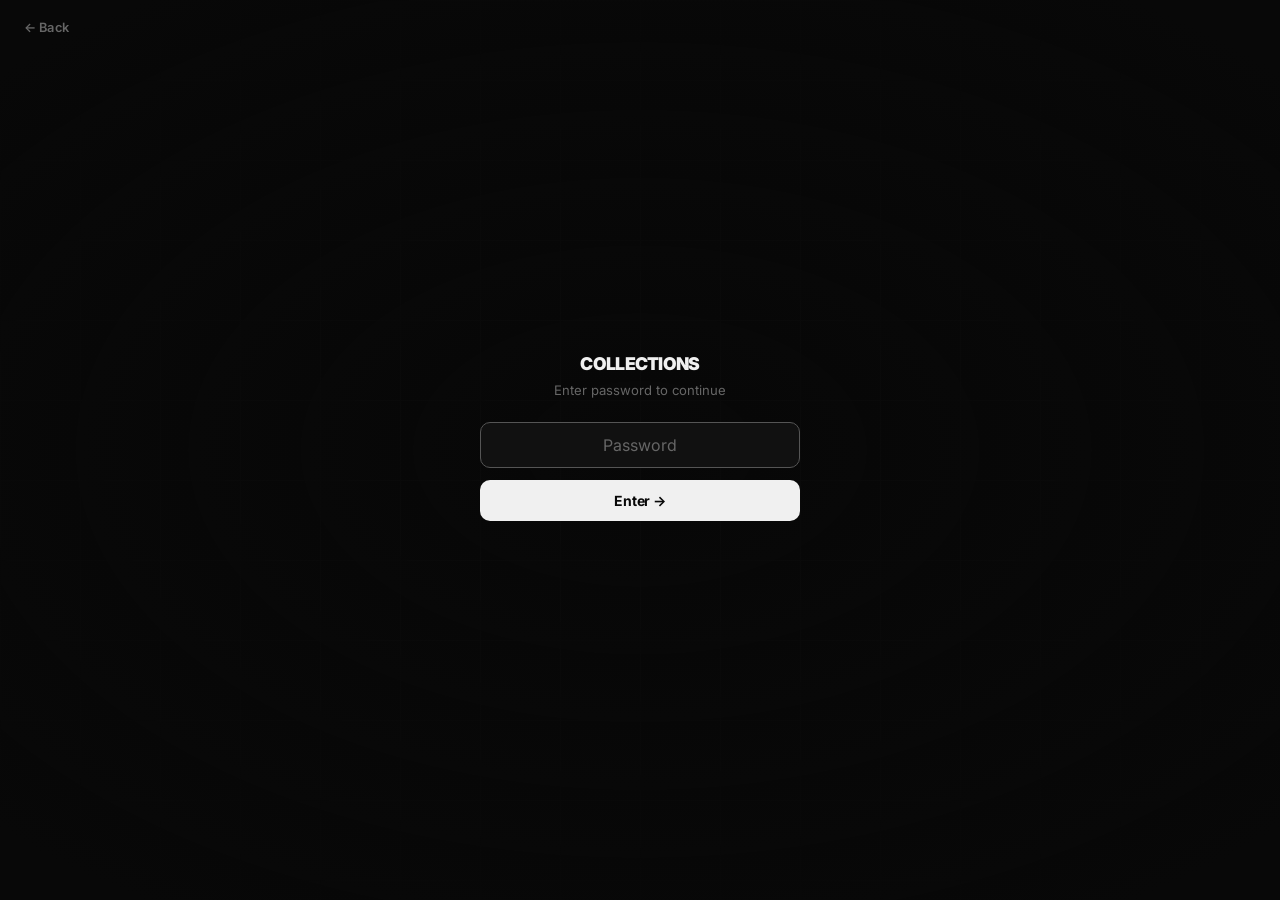
==== public/admin.html @ 95e6ac1d "v1.1.0: tag lists, nav overhaul, light mode default, admin fix Co-Authored-By: Claude Sonnet 4.6 <no" ====
<!DOCTYPE html>
<html lang="en">
<head>
  <meta charset="UTF-8">
  <meta name="viewport" content="width=device-width, initial-scale=1">
  <title>Admin · Collections</title>
  <link rel="preconnect" href="https://fonts.googleapis.com">
  <link rel="preconnect" href="https://fonts.gstatic.com" crossorigin>
  <link href="https://fonts.googleapis.com/css2?family=Inter:wght@400;500;600;700;800&display=swap" rel="stylesheet">
  <link rel="stylesheet" href="style.css">
  <style>
    @keyframes gate-shake {
      0%,100% { transform: translateX(0) }
      20%,60% { transform: translateX(-8px) }
      40%,80% { transform: translateX(8px) }
    }
    .gate-shake { animation: gate-shake .4s ease; }
    /* ── Admin layout ── */
    .admin-layout {
      display: flex;
      height: calc(100dvh - 52px);
      overflow: hidden;
    }
    .admin-sidebar {
      width: 168px;
      border-right: 1px solid var(--border);
      background: var(--surface);
      flex-shrink: 0;
      display: flex;
      flex-direction: column;
      padding: 1.25rem 0 1rem;
      gap: .15rem;
    }
    .admin-sidebar-title {
      font-size: .62rem;
      font-weight: 700;
      letter-spacing: .1em;
      text-transform: uppercase;
      color: var(--text-subtle);
      padding: 0 1.1rem .75rem;
    }
    .admin-tab-btn {
      display: flex;
      align-items: center;
      gap: .5rem;
      padding: .55rem 1.1rem;
      border: none;
      background: transparent;
      text-align: left;
      width: 100%;
      font-size: .82rem;
      font-weight: 500;
      color: var(--text-muted);
      cursor: pointer;
      font-family: var(--font);
      transition: all .12s;
    }
    .admin-tab-btn:hover { color: var(--text); background: var(--gray-light); }
    .admin-tab-btn.active { color: var(--blue); background: var(--blue-light); font-weight: 600; }
    .admin-tab-icon { font-size: .9rem; }
    .admin-main { flex: 1; overflow-y: auto; min-width: 0; position: relative; }
    .admin-tab-panel { display: none; }
    .admin-tab-panel.active { display: block; }

    /* ── List tab toolbar ── */
    .list-toolbar {
      display: flex;
      align-items: center;
      gap: .5rem;
      padding: .5rem 1rem;
      background: var(--surface);
      border-bottom: 1px solid var(--border);
      position: sticky;
      top: 0;
      z-index: 50;
      flex-wrap: wrap;
    }
    .list-toolbar .toolbar-count { margin-left: auto; }

    /* Quick-remove × on each card */
    .card-quick-remove {
      position: absolute;
      top: .45rem;
      right: .45rem;
      z-index: 10;
      width: 24px; height: 24px;
      border-radius: 50%;
      background: rgba(0,0,0,.55);
      border: none;
      color: #fff;
      font-size: .8rem;
      line-height: 1;
      cursor: pointer;
      display: flex;
      align-items: center;
      justify-content: center;
      opacity: 0;
      transition: opacity .15s, background .15s;
      font-family: var(--font);
      backdrop-filter: blur(4px);
    }
    .card:hover .card-quick-remove { opacity: 1; }
    .card-quick-remove:hover { background: var(--red); }
    /* Always visible in select mode */
    .card.selected .card-quick-remove,
    [data-select-mode="true"] .card-quick-remove { opacity: 1; }

    /* ── Admin section (import/closed/diff content) ── */
    .admin-section {
      max-width: 680px;
      margin: 0 auto;
      padding: 1.75rem 1.5rem 4rem;
    }
    .admin-section h2 { font-size: 1.1rem; font-weight: 800; letter-spacing: -.03em; margin-bottom: .3rem; }
    .admin-section .section-desc {
      font-size: .82rem;
      color: var(--text-muted);
      margin-bottom: 1.25rem;
      line-height: 1.55;
    }
    .api-notice {
      background: #fff9db;
      border: 1px solid #ffe066;
      border-radius: var(--radius-sm);
      padding: .55rem .85rem;
      font-size: .8rem;
      color: #5c3d00;
      font-weight: 500;
      margin-bottom: 1.25rem;
    }
    .free-notice {
      background: #d3f9d8;
      border: 1px solid #8ce99a;
      border-radius: var(--radius-sm);
      padding: .55rem .85rem;
      font-size: .8rem;
      color: #1a5c2a;
      font-weight: 500;
      margin-bottom: 1.25rem;
    }
    .stat-row {
      display: flex;
      gap: .75rem;
      flex-wrap: wrap;
      margin-bottom: 1.25rem;
    }
    .stat-pill {
      padding: .35rem .85rem;
      border-radius: 20px;
      font-size: .8rem;
      font-weight: 700;
      border: 1px solid var(--border);
      background: var(--gray-light);
      color: var(--text-muted);
    }
    .stat-pill.warn { background: #fff3cd; border-color: #ffe066; color: #856404; }
    .stat-pill.danger { background: #ffe0e0; border-color: #ffa8a8; color: #c92a2a; }
    .stat-pill.ok { background: #d3f9d8; border-color: #8ce99a; color: #1a5c2a; }

    /* Closed results list */
    .closed-results { margin-top: 1rem; }
    .closed-row {
      display: flex;
      align-items: center;
      gap: .75rem;
      padding: .6rem .75rem;
      border-radius: var(--radius-sm);
      background: var(--gray-light);
      margin-bottom: .35rem;
      font-size: .82rem;
    }
    .closed-row .biz-name { font-weight: 600; flex: 1; min-width: 0; }
    .closed-row .biz-name a { color: var(--text); }
    .closed-row .biz-name a:hover { color: var(--blue); }
    .closed-row .biz-city { color: var(--text-subtle); font-size: .76rem; }
    .progress-bar-wrap { background: var(--gray-light); border-radius: 8px; height: 8px; overflow: hidden; margin: .75rem 0; }
    .progress-bar-fill { background: var(--blue); height: 100%; width: 0%; transition: width .3s; }

    /* Import scroll snippet */
    .snippet-box {
      background: #1f2937;
      color: #e5e7eb;
      padding: .75rem;
      border-radius: 8px;
      font-size: .72rem;
      overflow-x: auto;
      white-space: pre-wrap;
      cursor: pointer;
      position: relative;
      margin-top: .5rem;
      line-height: 1.5;
    }
    .snippet-copy-hint {
      position: absolute;
      top: .4rem;
      right: .5rem;
      font-size: .68rem;
      color: #9ca3af;
    }
  </style>
</head>
<body>

<nav class="nav">
  <span class="nav-logo">Collections <span style="font-size:.65rem;background:var(--yellow);color:#fff;padding:.1rem .4rem;border-radius:6px;vertical-align:middle;font-weight:700;">ADMIN</span></span>
  <div class="nav-menu-wrap">
    <button class="nav-menu-btn" id="nav-menu-btn" aria-label="Menu">☰</button>
    <div class="nav-menu-dropdown" id="nav-menu-dropdown">
      <a class="nav-menu-item" href="collections.html">My List</a>
      <a class="nav-menu-item" href="admin.html">Admin</a>
      <div class="nav-menu-divider"></div>
      <button class="nav-menu-item" id="dark-toggle">Dark mode</button>
      <div class="nav-menu-divider"></div>
      <button class="nav-menu-item" id="logout-btn">Log out</button>
    </div>
  </div>
</nav>

<div class="admin-layout">

  <!-- ── Left sidebar ── -->
  <aside class="admin-sidebar">
    <div class="admin-sidebar-title">Admin</div>
    <button class="admin-tab-btn active" data-tab="list"><span class="admin-tab-icon">☰</span> List</button>
    <button class="admin-tab-btn" data-tab="import"><span class="admin-tab-icon">⬇</span> Import</button>
    <button class="admin-tab-btn" data-tab="closed"><span class="admin-tab-icon">🔍</span> Check Closed</button>
    <button class="admin-tab-btn" data-tab="tags"><span class="admin-tab-icon">🏷</span> Tags</button>
    <button class="admin-tab-btn" data-tab="connections"><span class="admin-tab-icon">🔌</span> Connections</button>
    <button class="admin-tab-btn" data-tab="sync"><span class="admin-tab-icon">🔄</span> Sync</button>
    <button class="admin-tab-btn" data-tab="stats"><span class="admin-tab-icon">📊</span> Stats</button>
    <div style="flex:1;"></div>
    <button id="btn-lock-admin" class="admin-tab-btn" style="color:var(--text-subtle);font-size:.75rem;"><span class="admin-tab-icon">🔒</span> Lock</button>
  </aside>

  <!-- ── Main content ── -->
  <div class="admin-main" id="admin-main">

    <!-- ══ Tab: List ══ -->
    <div id="tab-list" class="admin-tab-panel active">
      <!-- Multi-select bar -->
      <div class="select-bar" id="select-bar" style="display:none;">
        <span id="select-count">0 selected</span>
        <span class="select-spacer"></span>
        <button id="bulk-want">Want to Go</button>
        <button id="bulk-been">Been</button>
        <button id="bulk-skip">Skip</button>
        <button id="bulk-add-tag">+ Tag</button>
        <button id="bulk-remove-tag">− Tag</button>
        <button id="bulk-remove" class="danger">Remove</button>
        <button id="select-cancel">Cancel</button>
      </div>

      <!-- Banners -->
      <div id="not-found-banner" class="banner banner-alert" style="display:none;">
        <span id="not-found-msg"></span>
        <div style="margin-left:auto;display:flex;gap:.4rem;flex-shrink:0;">
          <button class="banner-btn banner-btn-blue" id="btn-review-stubs">Review</button>
          <button class="banner-btn" id="btn-remove-not-found">Remove all</button>
        </div>
      </div>
      <div id="closed-banner" class="banner banner-alert" style="display:none;">
        <span id="closed-msg"></span>
        <div style="margin-left:auto;display:flex;gap:.4rem;flex-shrink:0;">
          <button class="banner-btn banner-btn-blue" id="btn-review-closed">Review in Check Closed</button>
          <button class="banner-btn" id="btn-remove-closed">Remove all</button>
        </div>
      </div>

      <!-- Stub review panel (shown inline when "Review →" clicked) -->
      <div id="stub-review-panel" style="display:none;border-bottom:1px solid var(--border);background:var(--surface);padding:1rem 1.25rem;">
        <div style="display:flex;align-items:center;justify-content:space-between;margin-bottom:.75rem;">
          <p style="font-weight:700;font-size:.88rem;">Not-found placeholders — check Yelp links manually</p>
          <button id="btn-close-stub-review" class="btn-sm" style="font-size:.72rem;">Close ✕</button>
        </div>
        <p style="font-size:.78rem;color:var(--text-muted);margin-bottom:.75rem;">These were saved during import when the Yelp API returned 404. They may be closed, moved, or have a changed URL. Click to check each on Yelp before removing.</p>
        <div id="stub-review-list"></div>
      </div>

      <!-- List toolbar -->
      <div class="list-toolbar">
        <button class="view-btn" id="btn-select-mode">☑ Select</button>
        <button class="view-btn" id="btn-filter-toggle">⚙ Filters</button>
        <button class="view-btn" id="btn-view-toggle" title="Toggle list/tile view">⊞ Tiles</button>
        <div class="search-bar-wrap" style="max-width:300px;">
          <div class="search-bar">
            <svg class="search-icon" width="13" height="13" viewBox="0 0 14 14" fill="none" stroke="currentColor" stroke-width="2" stroke-linecap="round" stroke-linejoin="round"><circle cx="6" cy="6" r="4.5"/><line x1="9.5" y1="9.5" x2="13" y2="13"/></svg>
            <input type="search" id="admin-search" placeholder="Search name, notes, tags…" autocomplete="off" style="font-size:.8rem;">
          </div>
        </div>
        <span class="toolbar-count" id="count-label"></span>
      </div>

      <!-- Filter drawer — inline collapsible panel -->
      <div id="filter-drawer" style="display:none;padding:1rem 1.25rem;border-bottom:1px solid var(--border);background:var(--surface);">
        <div class="filter-label">Status</div>
        <div class="filter-row" id="status-chips">
          <span class="chip active" data-val="">All</span>
          <span class="chip" data-val="want">Want to Go</span>
          <span class="chip" data-val="been">Been There</span>
        </div>
        <div class="filter-label" style="margin-top:.75rem;">Price</div>
        <div class="filter-row" id="price-chips">
          <span class="chip" data-val="$">$</span>
          <span class="chip" data-val="$$">$$</span>
          <span class="chip" data-val="$$$">$$$</span>
          <span class="chip" data-val="$$$$">$$$$</span>
        </div>
        <div class="filter-label" style="margin-top:.75rem;">Min rating</div>
        <div class="filter-row" id="rating-chips">
          <span class="chip active" data-val="">Any</span>
          <span class="chip" data-val="3">3+</span>
          <span class="chip" data-val="4">4+</span>
          <span class="chip" data-val="4.5">4.5+</span>
        </div>
        <div class="filter-label" style="margin-top:.75rem;">Tags</div>
        <div class="filter-row" id="tag-chips"></div>
        <div style="margin-top:.75rem;display:flex;align-items:center;gap:.75rem;flex-wrap:wrap;">
          <div>
            <div class="filter-label">Sort by</div>
            <select class="sort-select" id="sort-select">
              <option value="saved">Date saved</option>
              <option value="rating">Rating</option>
              <option value="name">Name</option>
              <option value="distance">Distance</option>
            </select>
          </div>
          <div id="zip-wrap" style="display:none;">
            <div class="filter-label">or enter ZIP</div>
            <input type="text" id="zip-input" placeholder="90210" maxlength="10" style="width:80px;padding:.3rem .5rem;border:1.5px solid var(--border);border-radius:var(--radius-sm);font-size:.82rem;font-family:var(--font);background:var(--bg);color:var(--text);">
            <span id="zip-status" style="font-size:.72rem;color:var(--text-subtle);margin-left:.3rem;"></span>
          </div>
          <label style="font-size:.82rem;display:flex;align-items:center;gap:.4rem;margin-top:1rem;">
            <input type="checkbox" id="show-closed"> Show closed
          </label>
          <label style="font-size:.82rem;display:flex;align-items:center;gap:.4rem;margin-top:1rem;">
            <input type="checkbox" id="open-now"> Open now
          </label>
        </div>
        <button id="filter-apply-btn" class="btn-primary" style="margin-top:1rem;max-width:160px;">Apply</button>
      </div>

      <!-- Cards -->
      <div class="cards" id="cards" style="padding:1.25rem;"></div>
      <div class="empty" id="empty-state" style="display:none;">
        <h2>No places saved yet</h2>
        <p>Go to the Import tab to bring in your Yelp collections.</p>
      </div>
    </div>

    <!-- ══ Tab: Import ══ -->
    <div id="tab-import" class="admin-tab-panel">
      <div class="admin-section">
        <h2>Import</h2>
        <p class="section-desc">Two-phase workflow: check your list against what's already saved (no API), then execute the import with live progress and error details.</p>

        <!-- PHASE 1: Input & Check -->
        <div id="import-phase1">

          <!-- Quick search import -->
          <div style="margin-bottom:1.5rem;padding-bottom:1.5rem;border-bottom:1px solid var(--border);">
            <p style="font-weight:700;font-size:.9rem;margin-bottom:.3rem;">Search & import</p>
            <p class="section-desc" style="margin-bottom:.75rem;">Find a restaurant on Yelp and import it in one click.</p>
            <div style="display:flex;gap:.5rem;flex-wrap:wrap;">
              <input id="search-import-term" class="import-input" type="text" placeholder="Restaurant name…"
                style="flex:2;min-width:160px;margin:0;">
              <input id="search-import-location" class="import-input" type="text" placeholder="City or neighborhood…"
                style="flex:1;min-width:140px;margin:0;">
              <button id="btn-search-import" class="btn-primary" style="flex-shrink:0;min-width:100px;white-space:nowrap;">Search</button>
            </div>
            <div id="search-import-results" style="margin-top:.75rem;"></div>
          </div>

          <!-- Bulk import from Yelp URLs -->
          <details style="margin-bottom:1rem;">
            <summary style="font-size:.82rem;font-weight:600;cursor:pointer;color:var(--text-muted);padding:.35rem 0;">Show browser console snippets</summary>
            <div style="font-size:.82rem;margin-top:.75rem;">
              <p style="margin-bottom:.35rem;font-weight:600;">Step 1 — Auto-scroll the Yelp page:</p>
              <div class="snippet-box" id="scroll-snippet"><span class="snippet-copy-hint">click to copy</span><code>(async () => {
  let prev = 0, unchanged = 0;
  while (unchanged < 3) {
    window.scrollTo(0, 9999999);
    document.documentElement.scrollTop = 9999999;
    document.body.scrollTop = 9999999;
    await new Promise(r => setTimeout(r, 3000));
    const curr = [...document.querySelectorAll('a[href*="/biz/"]')]
      .map(a => a.href.split('?')[0])
      .filter((v,i,a) => a.indexOf(v) === i).length;
    if (curr === prev) unchanged++;
    else { unchanged = 0; prev = curr; }
    console.log('Loaded ' + curr + ' so far…');
  }
  alert('Done! ' + prev + ' found. Now run Step 2.');
})();</code></div>
              <p style="margin:.75rem 0 .35rem;font-weight:600;">Step 2 — Copy all URLs:</p>
              <div class="snippet-box" id="copy-snippet"><span class="snippet-copy-hint">click to copy</span><code>const links = [...document.querySelectorAll('a[href*="/biz/"]')]
  .map(a => { try { return decodeURIComponent(a.href.split('?')[0]) } catch { return a.href.split('?')[0] } })
  .filter((v,i,a) => a.indexOf(v)===i)
  .filter(u => /yelp\.com\/biz\/[^/?#\s]+/.test(u));
copy(links.join('\n'));
alert(links.length + ' URLs copied!');</code></div>
            </div>
          </details>

          <label class="filter-label" style="display:block;margin-bottom:.4rem;">Import label (optional)</label>
          <input id="import-label" class="import-input" type="text" placeholder="e.g., June 2026 favorites" style="margin-bottom:1rem;">

          <label class="filter-label" style="display:block;margin-bottom:.4rem;">Business URLs — paste from clipboard</label>
          <textarea id="import-urls" class="import-input" rows="8" placeholder="https://www.yelp.com/biz/some-restaurant&#10;…"></textarea>
          <div style="display:flex;gap:.5rem;align-items:center;">
            <button id="btn-check-list" class="btn-primary" style="max-width:180px;">Check my list</button>
            <span style="font-size:.78rem;color:var(--text-subtle);">No API calls — instant</span>
          </div>

          <!-- Resume banner -->
          <div id="import-resume-box" style="display:none;background:var(--blue-light);border:1px solid var(--blue-subtle);border-radius:var(--radius-sm);padding:.75rem 1rem;margin-top:.75rem;font-size:.84rem;">
            <p id="import-resume-info" style="margin-bottom:.5rem;font-weight:500;"></p>
            <div style="display:flex;gap:.5rem;">
              <button id="btn-import-resume" class="btn-primary" style="flex:1;">Resume import</button>
              <button id="btn-import-clear" class="btn-sm">Discard</button>
            </div>
          </div>

          <!-- Check results -->
          <div id="import-check-results" style="display:none;margin-top:1.25rem;">
            <div id="import-check-pills" style="display:flex;gap:.6rem;flex-wrap:wrap;margin-bottom:1rem;"></div>

            <!-- Editable table of what to import -->
            <div id="import-table-section" style="display:none;">
              <div style="display:flex;align-items:center;gap:.75rem;margin-bottom:.6rem;">
                <p style="font-weight:700;font-size:.9rem;" id="import-table-title"></p>
                <button id="btn-proceed-import" class="btn-primary" style="max-width:220px;"></button>
              </div>
              <table style="width:100%;border-collapse:collapse;font-size:.84rem;margin-bottom:1rem;">
                <thead>
                  <tr style="border-bottom:2px solid var(--border);">
                    <th style="width:36px;padding:.4rem .5rem;text-align:center;">
                      <input type="checkbox" id="select-all-import" checked title="Select all">
                    </th>
                    <th style="padding:.4rem .75rem;text-align:left;font-weight:700;color:var(--text-muted);font-size:.7rem;text-transform:uppercase;letter-spacing:.05em;">Business</th>
                    <th style="padding:.4rem .75rem;text-align:left;font-weight:700;color:var(--text-muted);font-size:.7rem;text-transform:uppercase;letter-spacing:.05em;width:140px;">Type</th>
                    <th style="width:20px;"></th>
                  </tr>
                </thead>
                <tbody id="import-table-tbody"></tbody>
              </table>
            </div>

            <!-- Already imported / duplicates (collapsible) -->
            <div id="import-summary-details" style="font-size:.82rem;"></div>
          </div>
        </div>

        <!-- PHASE 2: Progress & Report -->
        <div id="import-phase2" style="display:none;">
          <div style="display:flex;justify-content:space-between;align-items:center;margin-bottom:.35rem;">
            <span style="font-size:.82rem;font-weight:600;">Importing…</span>
            <div style="display:flex;align-items:center;gap:.6rem;">
              <span id="import-counter" style="font-size:.8rem;color:var(--text-muted);"></span>
              <div style="display:flex;gap:.3rem;">
                <button id="btn-pause-import" class="btn-sm" style="font-size:.72rem;padding:.22rem .55rem;">Pause</button>
                <button id="btn-cancel-import" class="btn-sm danger" style="font-size:.72rem;padding:.22rem .55rem;">Cancel</button>
              </div>
            </div>
          </div>
          <div class="progress-bar-wrap"><div class="progress-bar-fill" id="import-bar"></div></div>
          <div class="progress-list" id="import-log" style="max-height:200px;overflow-y:auto;margin-top:.5rem;"></div>

          <!-- Report (appears after import completes) -->
          <div id="import-report-box" style="display:none;margin-top:1.25rem;">
            <div id="import-report-pills" style="display:flex;gap:.6rem;flex-wrap:wrap;margin-bottom:1rem;"></div>

            <!-- Closed businesses review table -->
            <div id="import-closed-section" style="display:none;margin-bottom:1.25rem;">
              <p style="font-weight:700;font-size:.9rem;margin-bottom:.4rem;">⚠ Closed businesses — review before removing</p>
              <p style="font-size:.8rem;color:var(--text-muted);margin-bottom:.75rem;">These were imported but flagged as permanently closed. Check the Yelp page before removing.</p>
              <div style="display:flex;align-items:center;gap:.75rem;margin-bottom:.6rem;">
                <button id="import-closed-remove-selected" class="btn-sm danger" style="display:none;">Remove selected</button>
              </div>
              <table style="width:100%;border-collapse:collapse;font-size:.84rem;">
                <thead>
                  <tr style="border-bottom:2px solid var(--border);">
                    <th style="width:36px;padding:.4rem .5rem;text-align:center;"><input type="checkbox" id="import-closed-select-all"></th>
                    <th style="padding:.4rem .75rem;text-align:left;font-weight:700;color:var(--text-muted);font-size:.7rem;text-transform:uppercase;letter-spacing:.05em;">Business</th>
                    <th style="padding:.4rem .75rem;text-align:left;font-weight:700;color:var(--text-muted);font-size:.7rem;text-transform:uppercase;letter-spacing:.05em;">Location</th>
                    <th style="width:36px;"></th>
                  </tr>
                </thead>
                <tbody id="import-closed-tbody"></tbody>
              </table>
            </div>

            <!-- Not found / errors -->
            <div id="import-notfound-section" style="display:none;margin-bottom:1rem;"></div>

            <button id="btn-go-to-list" class="btn-primary" style="max-width:180px;">View my list</button>
          </div>
        </div>

        <!-- Import History -->
        <div id="import-history-section" style="margin-top:2rem;padding-top:2rem;border-top:1px solid var(--border);">
          <h3 style="font-size:.95rem;font-weight:700;margin-bottom:1rem;">Import history</h3>
          <div id="import-history-table"></div>
        </div>
      </div>
    </div>

    <!-- ══ Tab: Check Closed ══ -->
    <div id="tab-closed" class="admin-tab-panel">
      <div class="admin-section">
        <h2>Check for Closed Businesses</h2>
        <div class="api-notice">⚠ Uses the Yelp API — 1 call per business that hasn't been checked within 7 days. Watch your daily quota.</div>
        <div class="stat-row" id="closed-stats"></div>
        <button id="btn-run-closed-check" class="btn-primary" style="max-width:200px;margin-bottom:1.25rem;">Run check</button>
        <div id="closed-check-progress" style="display:none;">
          <div class="progress-bar-wrap"><div class="progress-bar-fill" id="closed-bar"></div></div>
          <p id="closed-check-msg" style="font-size:.8rem;color:var(--text-muted);margin-top:.35rem;"></p>
        </div>
        <div id="closed-report" class="closed-results"></div>

        <!-- Cache debug -->
        <details style="margin-top:2rem;padding-top:1.5rem;border-top:1px solid var(--border);">
          <summary style="font-size:.82rem;font-weight:600;cursor:pointer;color:var(--text-muted);user-select:none;">
            🛠 Cache debug
          </summary>
          <div style="margin-top:.75rem;">
            <p style="font-size:.78rem;color:var(--text-muted);margin-bottom:.75rem;">
              Shows every business, what's stored in your collection vs. what the Yelp cache last returned, and how fresh the cache is. Mismatches may indicate a stale check or a bug.
            </p>
            <button id="btn-refresh-cache-debug" class="btn-sm" style="margin-bottom:.75rem;">↻ Refresh</button>
            <div id="cache-debug-table"></div>
          </div>
        </details>
      </div>
    </div>

    <!-- ══ Tab: Tags ══ -->
    <div id="tab-tags" class="admin-tab-panel">
      <div class="admin-section">
        <h2>Tag Manager</h2>
        <p class="section-desc">Create, color, rename, and delete tags. Tags created here are available to assign on any card — even before any business uses them.</p>

        <!-- Create new tag -->
        <div style="background:var(--gray-light);border-radius:var(--radius-sm);padding:1rem;margin-bottom:1.25rem;">
          <p style="font-weight:700;font-size:.88rem;margin-bottom:.6rem;">Create tag</p>
          <input id="new-tag-name" class="import-input" style="margin-bottom:.6rem;" type="text" placeholder="Tag name…">
          <p style="font-size:.75rem;font-weight:600;color:var(--text-muted);margin-bottom:.4rem;text-transform:uppercase;letter-spacing:.05em;">Color</p>
          <div id="new-tag-picker" class="color-picker-wrap"></div>
          <button id="btn-create-tag" class="btn-primary" style="margin-top:.75rem;max-width:160px;">Create tag</button>
        </div>

        <!-- Filter + list -->
        <input id="tag-search" class="import-input" style="margin-bottom:.75rem;" type="search" placeholder="Filter tags…" autocomplete="off">
        <div id="tags-list"></div>

        <!-- Tag Recommender -->
        <div style="margin-top:1.5rem;border-top:1px solid var(--border);padding-top:1.5rem;">
          <h3 style="font-size:.85rem;font-weight:700;margin-bottom:.25rem;">Tag Recommender</h3>
          <p class="section-desc" style="margin-bottom:.75rem;">Find restaurants matching keywords, then tag them all at once. Keywords auto-fill from the tag name — edit them to broaden or narrow.</p>
          <div style="display:flex;gap:.5rem;flex-wrap:wrap;margin-bottom:.6rem;">
            <input id="rec-tag" type="text" class="import-input" placeholder="Tag name…" style="flex:1;min-width:130px;margin:0;" autocomplete="off">
            <input id="rec-keywords" type="text" class="import-input" placeholder="Keywords (comma-separated)…" style="flex:2;min-width:180px;margin:0;" autocomplete="off">
          </div>
          <div id="rec-results"></div>
        </div>
      </div>
    </div>

    <!-- ══ Tab: Sync ══ -->
    <div id="tab-sync" class="admin-tab-panel">
      <div class="admin-section">
        <h2>Sync</h2>
        <p class="section-desc">Reconcile your collection against Yelp: check for missing entries or fetch updated business data.</p>

        <!-- Sub-mode toggle -->
        <div style="display:flex;gap:.35rem;margin-bottom:1.25rem;flex-wrap:wrap;">
          <button class="btn-sm sync-mode-btn active" data-mode="diff" style="font-size:.78rem;">📋 List Diff</button>
          <button class="btn-sm sync-mode-btn" data-mode="freshness" style="font-size:.78rem;">🔄 Data Freshness</button>
        </div>

        <!-- ── Mode: List Diff ── -->
        <div id="sync-mode-diff">
          <p class="section-desc" style="margin-bottom:.75rem;">Paste Yelp business URLs to see what's missing from your collection.</p>
          <textarea id="sync-diff-ids" class="import-input" rows="6"
            placeholder="https://www.yelp.com/biz/some-place&#10;https://www.yelp.com/biz/another-place&#10;…"></textarea>
          <button id="btn-sync-diff" class="btn-primary" style="margin-top:.5rem;">Check diff</button>
          <div id="sync-diff-results" style="margin-top:.75rem;font-size:.82rem;"></div>
        </div>

        <!-- ── Mode: Data Freshness ── -->
        <div id="sync-mode-freshness" style="display:none;">
          <div class="api-notice" style="margin-bottom:.75rem;">⚠ Uses 1 Yelp API call per business. Review your quota before running.</div>
          <div id="sync-quota-info" style="font-size:.82rem;color:var(--text-muted);margin-bottom:1rem;"></div>
          <button id="btn-sync-all" class="btn-primary" style="max-width:180px;margin-bottom:1rem;">Check all businesses</button>
          <div id="sync-progress" style="display:none;margin-bottom:.75rem;">
            <div class="progress-bar-wrap"><div class="progress-bar-fill" id="sync-bar"></div></div>
            <p id="sync-progress-msg" style="font-size:.8rem;color:var(--text-muted);margin-top:.35rem;"></p>
          </div>
          <div id="sync-results"></div>
        </div>
      </div>
    </div>

    <!-- ══ Tab: Connections ══ -->
    <div id="tab-connections" class="admin-tab-panel">
      <div class="admin-section">
        <h2>Connections</h2>
        <p class="section-desc">Manage API credentials and monitor usage for connected services.</p>
        <div class="connections-grid">

          <!-- Yelp tile -->
          <div class="connection-tile">
            <div class="connection-tile-header">
              <div class="connection-tile-logo">
                <svg width="28" height="28" viewBox="0 0 28 28" fill="none"><rect width="28" height="28" rx="6" fill="#D32323"/><path d="M14 7.5c-.7 0-1.3.6-1.3 1.3v4.8l-3.8-2.8c-.6-.4-1.4-.3-1.8.3-.4.6-.2 1.4.4 1.8l4.5 3.1H7c-.7 0-1.3.6-1.3 1.3s.6 1.3 1.3 1.3h5.8l-4.5 3.1c-.6.4-.8 1.2-.4 1.8.4.6 1.2.7 1.8.3l3.8-2.8v4.8c0 .7.6 1.3 1.3 1.3s1.3-.6 1.3-1.3v-4.8l3.8 2.8c.6.4 1.4.3 1.8-.3.4-.6.2-1.4-.4-1.8L19.2 17H21c.7 0 1.3-.6 1.3-1.3s-.6-1.3-1.3-1.3h-5.8l4.5-3.1c.6-.4.8-1.2.4-1.8-.4-.6-1.2-.7-1.8-.3l-3.8 2.8V8.8c0-.7-.6-1.3-1.3-1.3z" fill="white"/></svg>
              </div>
              <div style="flex:1;">
                <div class="connection-tile-name">Yelp Fusion API</div>
                <div class="connection-tile-status" id="yelp-conn-status">
                  <span class="status-dot"></span><span id="yelp-conn-status-text">Not checked</span>
                </div>
              </div>
              <a href="https://www.yelp.com/developers/v3/manage_app" target="_blank" rel="noopener"
                 class="btn-sm" style="font-size:.72rem;">Manage →</a>
            </div>

            <div class="connection-tile-body">
              <!-- API Key -->
              <div class="conn-field">
                <div class="conn-field-label">API Key</div>
                <div class="conn-field-value" id="yelp-key-info" style="color:var(--text-muted);font-size:.82rem;">
                  Stored in Vercel environment — never exposed to the browser.
                </div>
              </div>

              <!-- Rate limit -->
              <div class="conn-field">
                <div class="conn-field-label">Daily quota</div>
                <div id="yelp-quota-wrap">
                  <div style="display:flex;justify-content:space-between;font-size:.78rem;margin-bottom:.3rem;">
                    <span id="yelp-quota-text" style="color:var(--text-muted);">—</span>
                    <span id="yelp-reset-text" style="color:var(--text-subtle);"></span>
                  </div>
                  <div style="background:var(--border);border-radius:4px;height:6px;overflow:hidden;">
                    <div id="yelp-quota-bar" style="background:var(--blue);height:100%;width:0%;transition:width .4s;"></div>
                  </div>
                </div>
              </div>

              <!-- Last checked -->
              <div class="conn-field">
                <div class="conn-field-label">Last updated</div>
                <span id="yelp-last-updated" style="font-size:.8rem;color:var(--text-muted);">—</span>
              </div>

              <div style="display:flex;gap:.5rem;margin-top:.75rem;">
                <button id="btn-test-yelp" class="btn-primary" style="max-width:160px;">Test connection</button>
                <button id="btn-refresh-yelp" class="btn-sm">↻ Refresh quota</button>
              </div>
              <p id="yelp-conn-error" style="display:none;font-size:.78rem;color:var(--red);margin-top:.5rem;"></p>
            </div>
          </div>

        </div>
      </div>
    </div>

    <!-- ══ Tab: Stats ══ -->
    <div id="tab-stats" class="admin-tab-panel">
      <div class="admin-section">
        <h2>Collection Stats</h2>
        <p class="section-desc">A breakdown of your saved places.</p>
        <div id="stats-body" style="margin-top:1.25rem;display:flex;flex-direction:column;gap:1.5rem;"></div>
      </div>
    </div>

  </div><!-- /admin-main -->
</div><!-- /admin-layout -->

<!-- Admin password gate overlay -->
<div id="admin-gate" style="display:none;position:fixed;inset:0;z-index:9999;background:var(--bg);align-items:center;justify-content:center;flex-direction:column;gap:1rem;">
  <div style="background:var(--surface);border:1px solid var(--border);border-radius:16px;padding:2.5rem 2rem;max-width:320px;width:100%;display:flex;flex-direction:column;gap:1rem;box-shadow:var(--shadow-md);">
    <div style="font-size:1.1rem;font-weight:700;">🔐 Admin Access</div>
    <input id="gate-input" type="password" placeholder="Password" class="import-input" autofocus style="width:100%;box-sizing:border-box;margin:0;">
    <button id="gate-submit" class="btn-primary" style="width:100%;">Enter</button>
    <div id="gate-error" style="color:var(--red);font-size:.82rem;min-height:1rem;"></div>
  </div>
</div>

<footer class="yelp-attr">Powered by <a href="https://www.yelp.com" target="_blank" rel="noopener">Yelp</a></footer>

<script type="module">
if (!localStorage.getItem('yc_auth')) { location.replace('login.html'); throw '' }
import {
  initCollection, loadCollection, removeBusiness, updateBusiness, addTag, removeTag,
  getAllTags, filterAndSort, checkClosedBusinesses, rateLimitStatus, getDisplayImage,
  renderNotes, starsHtml, categoryLabel,
  bulkSetStatus, bulkAddTag, bulkRemoveTag, bulkRemove,
  saveBusiness, saveStubBusiness,
  renameTagGlobal, deleteTagGlobal,
  getTagMeta, setTagColor, removeTagMeta, setTagListMeta,
  getImports, saveImport, getImportQueue, setImportQueue,
  getRateInfo, checkYelpRateLimit, searchBusinesses,
  geocodeZip,
  getCollectionStats,
  diffYelpFields, applyYelpPatch, batchPatchCollection, yelpFetch,
} from './app.js'

// ── Dark mode ─────────────────────────────────────────────────────────────
const darkToggle = document.getElementById('dark-toggle')
function applyTheme(dark) {
  document.documentElement.setAttribute('data-theme', dark ? 'dark' : 'light')
  darkToggle.textContent = dark ? '☀ Light mode' : '☾ Dark mode'
}
const savedTheme = localStorage.getItem('yc_theme')
applyTheme(savedTheme ? savedTheme === 'dark' : false)
darkToggle.addEventListener('click', () => {
  const isDark = document.documentElement.getAttribute('data-theme') === 'dark'
  applyTheme(!isDark)
  localStorage.setItem('yc_theme', isDark ? 'light' : 'dark')
})
const navMenuBtn = document.getElementById('nav-menu-btn')
const navMenuDropdown = document.getElementById('nav-menu-dropdown')
navMenuBtn.addEventListener('click', e => { e.stopPropagation(); navMenuDropdown.classList.toggle('open') })
document.addEventListener('click', () => navMenuDropdown.classList.remove('open'))
document.getElementById('logout-btn').addEventListener('click', () => { localStorage.removeItem('yc_auth'); location.replace('index.html') })

// ── Tab switching ──────────────────────────────────────────────────────────
function activateTab(tab) {
  document.querySelectorAll('.admin-tab-btn').forEach(b => b.classList.toggle('active', b.dataset.tab === tab))
  document.querySelectorAll('.admin-tab-panel').forEach(p => p.classList.toggle('active', p.id === 'tab-' + tab))
  if (tab === 'closed')       refreshClosedStats()
  if (tab === 'tags')         renderTagsTab()
  if (tab === 'connections')  initConnectionsTab()
  if (tab === 'stats')        renderStatsTab()
  if (tab === 'sync')         initSyncTab()
  location.hash = tab
}

document.querySelectorAll('.admin-tab-btn').forEach(btn => {
  btn.addEventListener('click', () => activateTab(btn.dataset.tab))
})

// Restore tab from URL hash on load
const initialTab = location.hash.replace('#', '') || 'list'
const validTabs = ['list', 'import', 'closed', 'tags']
activateTab(validTabs.includes(initialTab) ? initialTab : 'list')

// ── State ──────────────────────────────────────────────────────────────────
let filters = { tags: [], price: [], minRating: '', status: '', showClosed: false }
let sortBy = 'saved'
let query = ''
let currentList = []
let selectMode = false
let selectedIds = new Set()
let viewMode = localStorage.getItem('yc_view_admin') || 'tile'

function matchesQuery(biz, q) {
  if (!q) return true
  const lower = q.toLowerCase()
  return [
    biz.name, biz.alias,
    ...(biz.categories || []).map(c => c.title),
    biz.location?.city, biz.location?.state, biz.location?.address1,
    biz.location?.neighborhood, biz.phone, biz.price,
    ...(biz.tags || []),
    biz.notes,
    ...(biz.transactions || []),
  ].filter(Boolean).some(f => String(f).toLowerCase().includes(lower))
}

function updateRateBar() { /* rate info moved to Connections tab */ }

document.getElementById('admin-search').addEventListener('input', e => { query = e.target.value; render() })

// ── View mode toggle ───────────────────────────────────────────────────────
document.getElementById('btn-view-toggle').addEventListener('click', () => {
  viewMode = viewMode === 'tile' ? 'list' : 'tile'
  localStorage.setItem('yc_view_admin', viewMode)
  render()
})

// ── Filter drawer (toggle inline) ─────────────────────────────────────────
const filterDrawer = document.getElementById('filter-drawer')
document.getElementById('btn-filter-toggle').addEventListener('click', () => {
  filterDrawer.style.display = filterDrawer.style.display === 'none' ? 'block' : 'none'
})
document.getElementById('filter-apply-btn').addEventListener('click', () => {
  filterDrawer.style.display = 'none'; render()
})

function setupChipGroup(id, multi, cb) {
  document.getElementById(id).addEventListener('click', e => {
    const chip = e.target.closest('.chip')
    if (!chip) return
    if (multi) chip.classList.toggle('active')
    else { document.querySelectorAll(`#${id} .chip`).forEach(c => c.classList.remove('active')); chip.classList.add('active') }
    cb()
  })
}
setupChipGroup('status-chips', false, () => { filters.status = document.querySelector('#status-chips .chip.active')?.dataset.val || '' })
setupChipGroup('price-chips',  true,  () => { filters.price = [...document.querySelectorAll('#price-chips .chip.active')].map(c => c.dataset.val) })
setupChipGroup('rating-chips', false, () => { filters.minRating = parseFloat(document.querySelector('#rating-chips .chip.active')?.dataset.val) || 0 })
setupChipGroup('tag-chips',    true,  () => { filters.tags = [...document.querySelectorAll('#tag-chips .chip.active')].map(c => c.dataset.val) })
document.getElementById('sort-select').addEventListener('change', e => {
  sortBy = e.target.value
  document.getElementById('zip-wrap').style.display = sortBy === 'distance' ? 'block' : 'none'
})
document.getElementById('show-closed').addEventListener('change', e => { filters.showClosed = e.target.checked })
document.getElementById('open-now').addEventListener('change', e => { filters.openNow = e.target.checked })

const zipInput = document.getElementById('zip-input')
const zipStatus = document.getElementById('zip-status')
async function applyZip() {
  const zip = zipInput.value.trim()
  if (!zip) return
  zipStatus.textContent = '…'
  try {
    const { lat, lng } = await geocodeZip(zip)
    window._userLat = lat; window._userLng = lng
    zipStatus.textContent = '✓'
    render()
  } catch { zipStatus.textContent = '✗ not found' }
}
zipInput.addEventListener('blur', applyZip)
zipInput.addEventListener('keydown', e => { if (e.key === 'Enter') applyZip() })

function refreshTagChips() {
  const active = new Set(filters.tags)
  document.getElementById('tag-chips').innerHTML = getAllTags().map(t =>
    `<span class="chip${active.has(t) ? ' active' : ''}" data-val="${t}">${t}</span>`
  ).join('')
}

// ── Multi-select ───────────────────────────────────────────────────────────
const selectBar = document.getElementById('select-bar')

document.getElementById('btn-select-mode').addEventListener('click', () => {
  selectMode = !selectMode; selectedIds.clear()
  document.getElementById('btn-select-mode').classList.toggle('active', selectMode)
  selectBar.style.display = selectMode ? 'flex' : 'none'
  render()
})
document.getElementById('select-cancel').addEventListener('click', () => {
  selectMode = false; selectedIds.clear()
  document.getElementById('btn-select-mode').classList.remove('active')
  selectBar.style.display = 'none'; render()
})
function updateSelectCount() { document.getElementById('select-count').textContent = `${selectedIds.size} selected` }

document.getElementById('bulk-want').addEventListener('click', () => { if (selectedIds.size) { bulkSetStatus([...selectedIds], 'want'); render(); updateSelectCount() } })
document.getElementById('bulk-been').addEventListener('click', () => { if (selectedIds.size) { bulkSetStatus([...selectedIds], 'been'); render(); updateSelectCount() } })
document.getElementById('bulk-skip').addEventListener('click', () => { if (selectedIds.size) { bulkSetStatus([...selectedIds], 'skip'); render(); updateSelectCount() } })
function openBulkTagPopover(anchorEl, mode) {
  document.getElementById('bulk-tag-popover')?.remove()
  const ids = [...selectedIds]
  const tagMeta = getTagMeta()
  const allTags = getAllTags()
  const availTags = mode === 'remove'
    ? allTags.filter(t => ids.some(id => loadCollection().find(b => b.id === id)?.tags?.includes(t)))
    : allTags
  const pop = document.createElement('div')
  pop.id = 'bulk-tag-popover'
  pop.className = 'tag-popover'
  pop.innerHTML = `<input type="text" class="tag-popover-search" placeholder="Filter tags…">
    <div class="tag-popover-list">${availTags.map(t => {
      const c = tagMeta[t]?.color || 'var(--text-subtle)'
      return `<div class="tag-popover-item" data-tag="${t}" style="--tag-c:${c}">${t}</div>`
    }).join('')}</div>`
  const rect = anchorEl.getBoundingClientRect()
  pop.style.cssText = `position:fixed;top:${rect.bottom+4}px;left:${rect.left}px;z-index:500;`
  document.body.appendChild(pop)
  const search = pop.querySelector('.tag-popover-search')
  const list = pop.querySelector('.tag-popover-list')
  search.focus()
  search.addEventListener('input', () => {
    const q = search.value.toLowerCase()
    list.querySelectorAll('.tag-popover-item').forEach(el => {
      el.style.display = el.dataset.tag.toLowerCase().includes(q) ? '' : 'none'
    })
  })
  list.addEventListener('click', e => {
    const item = e.target.closest('.tag-popover-item')
    if (!item) return
    const tag = item.dataset.tag
    if (mode === 'add') bulkAddTag(ids, tag); else bulkRemoveTag(ids, tag)
    pop.remove(); render()
  })
  const close = e => { if (!pop.contains(e.target) && e.target !== anchorEl) { pop.remove(); document.removeEventListener('click', close) } }
  setTimeout(() => document.addEventListener('click', close), 0)
}

document.getElementById('bulk-add-tag').addEventListener('click', e => {
  if (!selectedIds.size) return
  openBulkTagPopover(e.currentTarget, 'add')
})
document.getElementById('bulk-remove-tag').addEventListener('click', e => {
  if (!selectedIds.size) return
  openBulkTagPopover(e.currentTarget, 'remove')
})
document.getElementById('bulk-remove').addEventListener('click', () => {
  if (!selectedIds.size) return
  if (confirm(`Remove ${selectedIds.size} place(s)?`)) { bulkRemove([...selectedIds]); selectedIds.clear(); updateSelectCount(); render() }
})

// ── Card rendering ─────────────────────────────────────────────────────────
function renderCard(biz) {
  const closedClass = biz.closed_status === 'closed' ? ' closed' : ''
  const selectedClass = selectedIds.has(biz.id) ? ' selected' : ''
  const closedBadge = biz.not_found
    ? '<div class="warn-badge">Not found on Yelp — delete?</div>'
    : biz.closed_status === 'closed' ? '<div class="closed-badge">Permanently Closed</div>'
    : biz.closed_status === 'unknown' ? '<div class="warn-badge">Status unknown</div>' : ''
  const imgSrc = getDisplayImage(biz)
  const img = imgSrc ? `<img class="card-img" src="${imgSrc}" alt="${biz.name}" loading="lazy">` : '<div class="card-img-placeholder"></div>'
  const checkbox = selectMode ? `<div class="card-checkbox" data-select="${biz.id}">${selectedIds.has(biz.id) ? '✓' : ''}</div>` : ''
  const tagMeta = getTagMeta()
  const tags = (biz.tags || []).map(t => {
    const color = tagMeta[t]?.color
    const style = color ? `background:${color}22;color:${color};border-color:${color}55;` : ''
    return `<span class="tag" style="${style}">${t}<span class="tag-remove" data-id="${biz.id}" data-tag="${t}">✕</span></span>`
  }).join('')
  const wantActive = biz.status === 'want' ? ' active' : ''
  const beenActive = biz.status === 'been' ? ' active' : ''
  const skipActive = biz.status === 'skip' ? ' active' : ''
  const dest = [biz.location?.address1, biz.location?.city, biz.location?.state, biz.location?.zip_code].filter(Boolean).join(', ')
  const mapsUrl = `https://www.google.com/maps/dir/?api=1&destination=${encodeURIComponent(dest || biz.name)}`
  const notesHtml = renderNotes(biz.notes)
  return `
    <div class="card${closedClass}${selectedClass}" data-id="${biz.id}" id="card-${biz.id}">
      ${closedBadge}${checkbox}
      <button class="card-quick-remove" data-remove="${biz.id}" title="Remove">✕</button>
      <div class="card-img-wrap">
        ${img}
        <button class="card-img-edit" data-edit-img="${biz.id}">📷 Change</button>
      </div>
      <div class="card-body">
        <div class="card-name"><a href="${biz.url}" target="_blank" rel="noopener">${biz.name}</a></div>
        <div class="card-meta">
          <span class="stars">${starsHtml(biz.rating).replace(/<[^>]+>/g,'')}</span>
          <span>${biz.review_count} reviews</span>
          ${biz.price ? `<span class="price">${biz.price}</span>` : ''}
          <span class="cat">${categoryLabel(biz)}</span>
        </div>
        <div class="card-meta">${biz.location?.city || ''}</div>
        <div class="card-tags">${tags}<span class="chip" style="font-size:.7rem;padding:.15rem .4rem;" data-add-tag="${biz.id}">+ tag</span></div>
        <div class="card-notes-rendered" data-edit-notes="${biz.id}" title="Click to edit notes">${notesHtml || '<span style="color:var(--text-subtle);font-size:.73rem;">Add notes…</span>'}</div>
        <textarea class="card-notes" data-id="${biz.id}" rows="3" style="display:none;" placeholder="Notes… use - for bullet lists">${biz.notes || ''}</textarea>
      </div>
      <div class="card-actions">
        <button class="btn-sm${wantActive}" data-status-id="${biz.id}" data-status-val="want">Want to Go</button>
        <button class="btn-sm${beenActive}" data-status-id="${biz.id}" data-status-val="been">Been</button>
        <button class="btn-sm${skipActive}" data-status-id="${biz.id}" data-status-val="skip">Skip</button>
      </div>
    </div>`
}

function renderCardRow(biz) {
  const statusBadge = biz.status === 'been' ? '<span class="badge-been">Been</span>' : biz.status === 'want' ? '<span class="badge-want">Want</span>' : biz.status === 'skip' ? '<span style="font-size:.68rem;font-weight:700;border-radius:4px;padding:.1rem .35rem;background:var(--gray-light);color:var(--text-muted);text-decoration:line-through;">Skip</span>' : ''
  const closedBadge = biz.closed_status === 'closed' ? '<span class="badge-closed">Closed</span>' : ''
  const selectedClass = selectedIds.has(biz.id) ? ' selected' : ''
  return `<div class="card-row${selectedClass}" data-id="${biz.id}">
    <span class="card-row-name">${biz.name}</span>
    <span class="card-row-cat" style="color:var(--text-muted);font-size:.78rem;">${categoryLabel(biz)}</span>
    <span class="card-row-price" style="color:var(--text-muted);font-size:.78rem;">${biz.price || '—'}</span>
    <span class="card-row-rating" style="font-size:.78rem;">${biz.rating ? starsHtml(biz.rating) : '—'}</span>
    <span class="card-row-city" style="color:var(--text-muted);font-size:.78rem;">${biz.location?.city || ''}</span>
    <span style="display:flex;gap:.3rem;">${statusBadge}${closedBadge}</span>
    <span style="display:flex;gap:.3rem;">
      <button class="btn-sm" data-status-id="${biz.id}" data-status-val="want" style="font-size:.7rem;padding:.15rem .4rem;">Want</button>
      <button class="btn-sm" data-status-id="${biz.id}" data-status-val="been" style="font-size:.7rem;padding:.15rem .4rem;">Been</button>
      <button class="btn-sm" data-status-id="${biz.id}" data-status-val="skip" style="font-size:.7rem;padding:.15rem .4rem;">Skip</button>
      <button class="btn-sm" data-remove="${biz.id}" style="font-size:.7rem;padding:.15rem .4rem;color:var(--red);">✕</button>
    </span>
  </div>`
}

// ── Render ─────────────────────────────────────────────────────────────────
function render() {
  const all = loadCollection()
  // Not-found banner
  const nfCount = all.filter(b => b.not_found).length
  document.getElementById('not-found-banner').style.display = nfCount ? 'flex' : 'none'
  if (nfCount) document.getElementById('not-found-msg').textContent = `${nfCount} place${nfCount !== 1 ? 's' : ''} couldn't be found on Yelp during import.`
  // Closed banner
  const clCount = all.filter(b => b.closed_status === 'closed').length
  document.getElementById('closed-banner').style.display = clCount ? 'flex' : 'none'
  if (clCount) document.getElementById('closed-msg').textContent = `${clCount} place${clCount !== 1 ? 's' : ''} marked permanently closed.`

  const searched = query ? all.filter(b => matchesQuery(b, query)) : all
  currentList = filterAndSort(searched, { ...filters, sortBy })
  document.getElementById('count-label').textContent = `${currentList.length} of ${all.length}`
  refreshTagChips()
  updateRateBar()
  const cardsEl = document.getElementById('cards')
  const emptyEl = document.getElementById('empty-state')
  const viewToggleBtn = document.getElementById('btn-view-toggle')
  if (viewMode === 'list') {
    cardsEl.className = 'cards-list'
    viewToggleBtn.textContent = '⊞ Tiles'
  } else {
    cardsEl.className = 'cards'
    viewToggleBtn.textContent = '☰ List'
  }
  if (!currentList.length) { cardsEl.innerHTML = ''; emptyEl.style.display = 'block' }
  else { emptyEl.style.display = 'none'; cardsEl.innerHTML = currentList.map(viewMode === 'list' ? renderCardRow : renderCard).join('') }
}

// ── Card interactions ──────────────────────────────────────────────────────
document.getElementById('cards').addEventListener('click', e => {
  if (selectMode) {
    const card = e.target.closest('.card')
    if (card && !e.target.closest('a') && !e.target.closest('.card-notes') && !e.target.closest('.card-notes-rendered')) {
      const id = card.dataset.id
      if (selectedIds.has(id)) selectedIds.delete(id); else selectedIds.add(id)
      updateSelectCount(); render(); return
    }
  }
  const editImgId = e.target.dataset.editImg
  if (editImgId) {
    const url = prompt('Paste an image URL (or leave empty to reset):')
    if (url !== null) { updateBusiness(editImgId, { custom_image: url.trim() }); render() }
    return
  }
  const editNotesEl = e.target.closest('[data-edit-notes]')
  if (editNotesEl) {
    const card = document.getElementById('card-' + editNotesEl.dataset.editNotes)
    if (!card) return
    card.querySelector('.card-notes-rendered').style.display = 'none'
    const ta = card.querySelector('.card-notes'); ta.style.display = 'block'; ta.focus()
    return
  }
  const removeId = e.target.dataset.remove; if (removeId) { removeBusiness(removeId); render(); return }
  const statusId = e.target.dataset.statusId; if (statusId) { updateBusiness(statusId, { status: e.target.dataset.statusVal }); render(); return }
  const tagRemove = e.target.dataset.tag; if (tagRemove) { removeTag(e.target.dataset.id, tagRemove); render(); return }
  const addTagId = e.target.dataset.addTag
  if (addTagId) { openTagPopover(addTagId, e.target); return }
})
document.getElementById('cards').addEventListener('focusout', e => {
  if (!e.target.classList.contains('card-notes')) return
  const id = e.target.dataset.id; updateBusiness(id, { notes: e.target.value })
  const card = document.getElementById('card-' + id)
  if (card) { card.querySelector('.card-notes-rendered').innerHTML = renderNotes(e.target.value); card.querySelector('.card-notes-rendered').style.display = 'block'; e.target.style.display = 'none' }
})

document.getElementById('btn-remove-not-found').addEventListener('click', () => {
  loadCollection().filter(b => b.not_found).forEach(b => removeBusiness(b.id))
  document.getElementById('stub-review-panel').style.display = 'none'
  render()
})
document.getElementById('btn-remove-closed').addEventListener('click', () => {
  loadCollection().filter(b => b.closed_status === 'closed').forEach(b => removeBusiness(b.id)); render()
})
document.getElementById('btn-review-closed').addEventListener('click', () => {
  activateTab('closed')
})
document.getElementById('btn-review-stubs').addEventListener('click', () => {
  const panel = document.getElementById('stub-review-panel')
  const stubs = loadCollection().filter(b => b.not_found)
  if (!stubs.length) return
  document.getElementById('stub-review-list').innerHTML = stubs.map(b => {
    const date = b.saved_at ? new Date(b.saved_at).toLocaleDateString('en-US', { month: 'short', day: 'numeric', year: 'numeric' }) : 'unknown date'
    const bizId = b.id || b.alias || ''
    return `<div style="display:flex;align-items:center;gap:.75rem;padding:.45rem .6rem;border-radius:6px;background:var(--gray-light);margin-bottom:.3rem;">
      <a href="https://www.yelp.com/biz/${bizId}" target="_blank" rel="noopener"
         style="font-weight:600;font-size:.83rem;flex:1;color:var(--text);">${b.name || bizId}</a>
      <span style="font-size:.73rem;color:var(--text-subtle);white-space:nowrap;">tried ${date}</span>
      <button class="btn-sm danger" style="font-size:.72rem;padding:.2rem .45rem;" data-remove-stub="${b.id}">Remove</button>
    </div>`
  }).join('')
  panel.querySelectorAll('[data-remove-stub]').forEach(btn => {
    btn.addEventListener('click', () => {
      removeBusiness(btn.dataset.removeStub); render()
      btn.closest('div[style]').remove()
      if (!document.getElementById('stub-review-list').children.length)
        panel.style.display = 'none'
    })
  })
  panel.style.display = 'block'
  panel.scrollIntoView({ behavior: 'smooth', block: 'start' })
})
document.getElementById('btn-close-stub-review').addEventListener('click', () => {
  document.getElementById('stub-review-panel').style.display = 'none'
})

// ══ Tab: Import ═══════════════════════════════════════════════════════════
const QUEUE_KEY = 'yelp_import_queue'
function loadQueue() { try { return JSON.parse(localStorage.getItem(QUEUE_KEY)) || null } catch { return null } }
function saveQueue(q) { localStorage.setItem(QUEUE_KEY, JSON.stringify(q)) }
function clearQueue() { localStorage.removeItem(QUEUE_KEY) }

function extractBizId(input) {
  input = input.trim()
  try { input = decodeURIComponent(input) } catch {}
  const m = input.match(/yelp\.com\/biz\/([^/?#\s]+)/)
  if (m) return m[1].replace(/\/$/, '')
  if (!/[\s/]/.test(input) && input.length > 0) return input
  return null
}

function buildLookup() {
  const lookup = {}
  for (const b of loadCollection()) { lookup[b.id] = b; if (b.alias) lookup[b.alias] = b }
  return lookup
}

// Snippet copy
document.querySelectorAll('.snippet-box').forEach(box => {
  box.addEventListener('click', () => {
    navigator.clipboard.writeText(box.querySelector('code').textContent).then(() => {
      const hint = box.querySelector('.snippet-copy-hint'); hint.textContent = 'copied!'
      setTimeout(() => { hint.textContent = 'click to copy' }, 2000)
    })
  })
})

// ── Search & Import (quick single-business) ───────────────────────────────
;(function() {
  const termEl     = document.getElementById('search-import-term')
  const locEl      = document.getElementById('search-import-location')
  const btnSearch  = document.getElementById('btn-search-import')
  const resultsEl  = document.getElementById('search-import-results')

  async function runSearch() {
    const term     = termEl.value.trim()
    const location = locEl.value.trim()
    if (!term) { termEl.focus(); return }
    if (!location) { locEl.focus(); return }

    btnSearch.textContent = 'Searching…'; btnSearch.disabled = true
    resultsEl.innerHTML = ''

    try {
      const data = await searchBusinesses({ term, location, limit: 8 })
      btnSearch.textContent = 'Search'; btnSearch.disabled = false

      if (!data?.businesses?.length) {
        resultsEl.innerHTML = '<p style="font-size:.82rem;color:var(--text-muted);">No results — try a different name or location.</p>'
        return
      }

      const lookup = buildLookup()
      resultsEl.innerHTML = data.businesses.map(biz => {
        const saved   = lookup[biz.id] || lookup[biz.alias]
        const done    = saved && !saved.not_found
        const retry   = saved?.not_found
        const addr    = [biz.location?.address1, biz.location?.city, biz.location?.state].filter(Boolean).join(', ')
        const cats    = (biz.categories || []).map(c => c.title).join(', ')
        const meta    = [cats, biz.price].filter(Boolean).join(' · ')
        const stars   = biz.rating ? `★ ${biz.rating}` : ''
        const reviews = biz.review_count ? `${biz.review_count.toLocaleString()} reviews` : ''
        const subline = [meta, [stars, reviews].filter(Boolean).join(' · ')].filter(Boolean).join(' — ')

        const badge = done
          ? `<span style="font-size:.72rem;background:#d3f9d8;color:#2f9e44;border-radius:4px;padding:.18rem .45rem;font-weight:700;white-space:nowrap;flex-shrink:0;">✓ Saved</span>`
          : `<button class="btn-sm${retry ? '' : ''}" data-qi="${biz.id}" style="white-space:nowrap;flex-shrink:0;">${retry ? 'Retry' : 'Import'}</button>`

        return `<div class="search-import-row" data-id="${biz.id}" data-url="${biz.url}" style="cursor:pointer;">
          <div style="flex:1;min-width:0;">
            <div style="font-weight:600;font-size:.875rem;white-space:nowrap;overflow:hidden;text-overflow:ellipsis;">${biz.name}</div>
            <div style="font-size:.74rem;color:var(--text-muted);margin-top:.1rem;">${addr}</div>
            ${subline ? `<div style="font-size:.72rem;color:var(--text-subtle);margin-top:.1rem;">${subline}</div>` : ''}
          </div>
          ${badge}
        </div>`
      }).join('')

      resultsEl.querySelectorAll('[data-qi]').forEach(btn => {
        btn.addEventListener('click', async () => {
          const id = btn.dataset.qi
          btn.textContent = '…'; btn.disabled = true
          try {
            const res = await fetch(`/api/yelp?path=/businesses/${encodeURIComponent(id)}`)
            if (!res.ok) { const e = await res.json().catch(()=>({})); throw new Error(e.error || `HTTP ${res.status}`) }
            const biz = await res.json()
            saveBusiness(biz, [], '', Date.now().toString())
            render()
            if (biz.is_closed) {
              btn.textContent = '⚠ Closed'
              btn.style.cssText = 'background:#fff3cd;color:#856404;border-color:#ffe066;cursor:default;white-space:nowrap;flex-shrink:0;'
            } else {
              btn.outerHTML = `<span style="font-size:.72rem;background:#d3f9d8;color:#2f9e44;border-radius:4px;padding:.18rem .45rem;font-weight:700;white-space:nowrap;flex-shrink:0;">✓ Saved</span>`
            }
          } catch (err) {
            btn.textContent = '✗ Failed'; btn.disabled = false; btn.title = err.message
            btn.style.cssText = 'background:#ffe0e0;color:#c92a2a;white-space:nowrap;flex-shrink:0;'
          }
        })
      })
    } catch (err) {
      btnSearch.textContent = 'Search'; btnSearch.disabled = false
      resultsEl.innerHTML = `<p style="font-size:.82rem;color:var(--red);">Error: ${err.message}</p>`
    }
  }

  btnSearch.addEventListener('click', runSearch)
  ;[termEl, locEl].forEach(el => el.addEventListener('keydown', e => { if (e.key === 'Enter') runSearch() }))

  // Whole row opens Yelp — ignore clicks on the Import/Retry button
  resultsEl.addEventListener('click', e => {
    if (e.target.closest('button')) return
    const row = e.target.closest('.search-import-row')
    if (row?.dataset.url) window.open(row.dataset.url, '_blank', 'noopener')
  })
})()

// ── Phase 1: Check (no API) ────────────────────────────────────────────────
function checkPausedQueue() {
  const q = loadQueue()
  const box = document.getElementById('import-resume-box')
  if (q && q.remaining && q.remaining.length > 0) {
    box.style.display = 'block'
    const done = q.total - q.remaining.length
    document.getElementById('import-resume-info').textContent =
      `"${q.label || 'Untitled import'}" — ${done} of ${q.total} done, ${q.remaining.length} remaining.`
  } else {
    box.style.display = 'none'
  }
}

document.getElementById('btn-import-clear').addEventListener('click', () => {
  clearQueue(); checkPausedQueue()
})
document.getElementById('btn-import-resume').addEventListener('click', () => {
  const q = loadQueue(); if (!q) return
  document.getElementById('import-resume-box').style.display = 'none'
  startPhase2(q.remaining, q.total, q.total - q.remaining.length, q.label || 'Untitled import', q.importId || Date.now().toString())
})

document.getElementById('btn-check-list').addEventListener('click', () => {
  const raw = document.getElementById('import-urls').value.trim()
  if (!raw) { alert('Paste your Yelp URLs first.'); return }

  const lines = raw.split('\n').map(l => l.trim()).filter(Boolean)
  const seen = new Set(), entries = []
  for (const line of lines) {
    const id = extractBizId(line)
    if (!id || seen.has(id)) continue
    seen.add(id); entries.push({ id, url: line })
  }
  if (!entries.length) { alert('No valid Yelp URLs found.'); return }

  const lookup = buildLookup()
  const present = [], stubbed = [], missing = []
  for (const e of entries) {
    const biz = lookup[e.id]
    if (!biz)               missing.push(e)
    else if (biz.not_found) stubbed.push({ ...e, name: biz.name })
    else                    present.push({ ...e, name: biz.name })
  }

  document.getElementById('import-check-pills').innerHTML = [
    present.length ? `<span style="background:#d3f9d8;color:#2f9e44;padding:.28rem .75rem;border-radius:20px;font-weight:700;font-size:.8rem;">✓ ${present.length} already imported</span>` : '',
    missing.length ? `<span style="background:#ffe0e0;color:#c92a2a;padding:.28rem .75rem;border-radius:20px;font-weight:700;font-size:.8rem;">✗ ${missing.length} new</span>` : '',
    stubbed.length ? `<span style="background:#fff3cd;color:#856404;padding:.28rem .75rem;border-radius:20px;font-weight:700;font-size:.8rem;">⚠ ${stubbed.length} to retry</span>` : '',
  ].filter(Boolean).join('')

  const toImport = [...missing.map(e => ({ ...e, retry: false })), ...stubbed.map(e => ({ ...e, retry: true }))]
  const tableSection = document.getElementById('import-table-section')

  if (toImport.length) {
    tableSection.style.display = 'block'
    const parts = []
    if (missing.length) parts.push(`${missing.length} new`)
    if (stubbed.length) parts.push(`${stubbed.length} retry`)
    document.getElementById('import-table-title').textContent = `${toImport.length} to import (${parts.join(', ')}) — uncheck or remove rows to skip`
    document.getElementById('import-table-tbody').innerHTML = toImport.map(e => `
      <tr data-id="${e.id}" style="border-bottom:1px solid var(--border-subtle);">
        <td style="padding:.4rem .5rem;text-align:center;"><input type="checkbox" class="import-row-check" data-id="${e.id}" checked></td>
        <td style="padding:.4rem .75rem;">
          <a href="https://www.yelp.com/biz/${e.id}" target="_blank" rel="noopener" style="font-weight:600;color:var(--text);">${e.id}</a>
        </td>
        <td style="padding:.4rem .75rem;font-size:.78rem;color:var(--text-muted);">
          ${e.retry
            ? '<span style="background:#fff3cd;color:#856404;border-radius:4px;padding:.1rem .4rem;font-weight:600;">retry</span>'
            : '<span style="background:#d3f9d8;color:#2f9e44;border-radius:4px;padding:.1rem .4rem;font-weight:600;">new</span>'}
        </td>
        <td style="padding:.4rem .4rem;text-align:center;">
          <button class="import-row-remove" data-id="${e.id}" title="Remove from this import"
            style="background:none;border:none;cursor:pointer;color:var(--text-subtle);font-size:.9rem;padding:.1rem .3rem;border-radius:4px;line-height:1;">✕</button>
        </td>
      </tr>`).join('')

    const selectAll = document.getElementById('select-all-import')
    selectAll.checked = true
    selectAll.onchange = () => { document.querySelectorAll('.import-row-check').forEach(cb => cb.checked = selectAll.checked); updateProceedBtn() }
    document.querySelectorAll('.import-row-check').forEach(cb => cb.addEventListener('change', updateProceedBtn))
    document.querySelectorAll('.import-row-remove').forEach(btn => {
      btn.addEventListener('click', () => { btn.closest('tr').remove(); updateProceedBtn() })
      btn.addEventListener('mouseover', () => { btn.style.color = 'var(--red)' })
      btn.addEventListener('mouseout',  () => { btn.style.color = 'var(--text-subtle)' })
    })
    updateProceedBtn()
  } else {
    tableSection.style.display = 'none'
    document.getElementById('btn-proceed-import').style.display = 'none'
  }

  // Collapsible — already imported
  let detailsHtml = ''
  if (present.length) detailsHtml += `
    <details style="margin-bottom:.5rem;">
      <summary style="font-size:.82rem;font-weight:600;cursor:pointer;color:var(--text-muted);">Already imported (${present.length})</summary>
      <div style="margin-top:.5rem;display:flex;flex-direction:column;gap:.2rem;">
        ${present.map(e => `<span style="font-size:.8rem;padding:.2rem .5rem;background:var(--gray-light);border-radius:4px;">${e.name || e.id}</span>`).join('')}
      </div>
    </details>`
  document.getElementById('import-summary-details').innerHTML = detailsHtml

  document.getElementById('import-check-results').style.display = 'block'
  document.getElementById('import-phase2').style.display = 'none'
})

function updateProceedBtn() {
  const checked = document.querySelectorAll('.import-row-check:checked')
  const btn = document.getElementById('btn-proceed-import')
  if (checked.length) {
    btn.style.display = 'inline-block'
    btn.textContent = `Proceed with import (${checked.length})`
    btn.disabled = false
  } else {
    btn.style.display = 'none'
  }
}

document.getElementById('btn-proceed-import').addEventListener('click', () => {
  const ids = [...document.querySelectorAll('.import-row-check:checked')].map(cb => cb.dataset.id)
  if (!ids.length) return
  const label = document.getElementById('import-label').value.trim() ||
    `Import ${new Date().toLocaleDateString('en-US', { month: 'short', day: 'numeric', year: 'numeric' })}`
  const importId = Date.now().toString()
  saveQueue({ remaining: ids, label, total: ids.length, importId })
  startPhase2(ids, ids.length, 0, label, importId)
})

document.getElementById('btn-go-to-list').addEventListener('click', () => {
  document.querySelector('[data-tab="list"]').click()
})

// ── Phase 2: Execute import (API calls) ────────────────────────────────────
let importPaused = false, importCancelled = false

function startPhase2(ids, total, alreadyDone, label, importId) {
  document.getElementById('import-phase1').style.display = 'none'
  document.getElementById('import-phase2').style.display = 'block'
  document.getElementById('import-report-box').style.display = 'none'
  document.getElementById('import-log').innerHTML = ''
  document.getElementById('import-bar').style.width = '0%'
  const pauseBtn = document.getElementById('btn-pause-import')
  const cancelBtn = document.getElementById('btn-cancel-import')
  pauseBtn.textContent = 'Pause'; pauseBtn.disabled = false; pauseBtn.style.display = 'inline-block'
  cancelBtn.textContent = 'Cancel'; cancelBtn.disabled = false; cancelBtn.style.display = 'inline-block'
  runImport(ids, total, alreadyDone, label, importId)
}

document.getElementById('btn-pause-import').addEventListener('click', () => {
  importPaused = true
  document.getElementById('btn-pause-import').textContent = 'Pausing…'
  document.getElementById('btn-pause-import').disabled = true
})
document.getElementById('btn-cancel-import').addEventListener('click', () => {
  importCancelled = true
  document.getElementById('btn-cancel-import').textContent = 'Cancelling…'
  document.getElementById('btn-cancel-import').disabled = true
})

function failureReason(status, message) {
  if (status === 404) return 'Not found on Yelp — may be closed, merged, or URL changed'
  if (status === 401) return 'API key error — check Vercel environment variables'
  if (status === 429) return 'Rate limited — daily quota reached, try again tomorrow'
  if (status === 502 || status === 503) return 'Yelp API unavailable — try again later'
  if (/network|fetch|failed to fetch/i.test(message)) return 'Network error — check your connection'
  return message || `HTTP ${status}`
}

async function runImport(ids, total, alreadyDone, label, importId) {
  importPaused = false; importCancelled = false
  let imported = alreadyDone
  const successList = [], closedList = [], notFoundList = [], failedList = []
  const remaining = [...ids]
  addImportLog(`Starting "${label}" — ${remaining.length} businesses`)

  for (let i = 0; i < remaining.length; i++) {
    // Pause: save queue and return to Phase 1 with resume banner
    if (importPaused) {
      const leftover = remaining.slice(i)
      saveQueue({ remaining: leftover, label, total, importId })
      addImportLog(`Paused — ${leftover.length} remaining.`, 'warn')
      document.getElementById('import-phase1').style.display = 'block'
      document.getElementById('import-phase2').style.display = 'none'
      checkPausedQueue()
      return
    }
    // Cancel: clear queue, finish up with partial report
    if (importCancelled) {
      clearQueue()
      addImportLog(`Cancelled — ${remaining.length - i} not imported.`, 'warn')
      break
    }

    const id = remaining[i]
    addImportLog(`Fetching ${id}… (${imported + 1}/${total})`)

    let lastStatus = 0
    for (let attempt = 0; attempt < 5; attempt++) {
      try {
        const res = await fetch(`/api/yelp?path=/businesses/${encodeURIComponent(id)}`)
        lastStatus = res.status
        if (res.status === 429) {
          const body = await res.json().catch(() => ({}))
          const wait = parseInt(body.retryAfter || '60', 10)
          addImportLog(`Rate limited — waiting ${wait}s…`, 'warn')
          saveQueue({ remaining: remaining.slice(i), label, total, importId })
          await importCountdown(wait); continue
        }
        if (res.status === 404) {
          saveStubBusiness(id, '')
          notFoundList.push({ id, reason: failureReason(404) })
          addImportLog(`Not found: ${id}`, 'warn'); break
        }
        if (!res.ok) {
          const err = await res.json().catch(() => ({}))
          throw new Error(err.error || `HTTP ${res.status}`)
        }
        const biz = await res.json()
        saveBusiness(biz, [], '', importId)
        if (biz.is_closed) {
          closedList.push(biz)
          addImportLog(`${biz.name} — permanently closed`, 'warn')
        } else {
          successList.push(biz)
          addImportLog(biz.name, 'done')
        }
        imported++; break
      } catch (err) {
        if (attempt === 4) {
          saveStubBusiness(id, '')
          const reason = failureReason(lastStatus, err.message)
          failedList.push({ id, reason })
          addImportLog(`Failed: ${id} — ${reason}`, 'err')
        } else {
          addImportLog(`Retrying in ${(attempt + 1) * 3}s… (${err.message})`, 'warn')
          await new Promise(r => setTimeout(r, (attempt + 1) * 3000))
        }
      }
    }
    updateImportProgress(imported, total)
    if (!importCancelled && !importPaused) saveQueue({ remaining: remaining.slice(i + 1), label, total, importId })
    if (i < remaining.length - 1 && !importCancelled && !importPaused) await new Promise(r => setTimeout(r, 500))
  }

  if (!importPaused) {
    clearQueue(); checkPausedQueue()
    addImportLog(`Done — ${successList.length} imported, ${closedList.length} closed, ${notFoundList.length} not found, ${failedList.length} failed.`, 'done')
    // Record to history
    saveImport(importId, label, {
      total: ids.length, success: successList.length,
      closed: closedList.length, notfound: notFoundList.length, failed: failedList.length,
    })
    document.getElementById('btn-pause-import').style.display = 'none'
    document.getElementById('btn-cancel-import').style.display = 'none'
    showImportReport(successList, closedList, notFoundList, failedList)
    renderImportHistory()
    render()
  }
}

function addImportLog(text, type = '') {
  const log = document.getElementById('import-log')
  const div = document.createElement('div'); div.className = 'progress-item ' + type
  div.textContent = (type === 'done' ? '✓ ' : type === 'err' ? '✗ ' : type === 'warn' ? '⏸ ' : '⋯ ') + text
  log.appendChild(div); log.scrollTop = log.scrollHeight
}
function updateImportProgress(done, total) {
  const pct = Math.round((done / total) * 100)
  document.getElementById('import-bar').style.width = pct + '%'
  document.getElementById('import-counter').textContent = `${done}/${total} (${pct}%)`
}
async function importCountdown(seconds) {
  const log = document.getElementById('import-log')
  const div = document.createElement('div'); div.className = 'progress-item warn'; log.appendChild(div)
  for (let s = seconds; s > 0; s--) { div.textContent = `⏸ Resuming in ${s}s…`; await new Promise(r => setTimeout(r, 1000)) }
  div.textContent = '⏸ Resuming now…'
}

// ── Report ─────────────────────────────────────────────────────────────────
function showImportReport(successList, closedList, notFoundList, failedList) {
  document.getElementById('import-report-box').style.display = 'block'
  document.getElementById('import-report-pills').innerHTML = [
    successList.length  ? `<span style="background:#d3f9d8;color:#2f9e44;padding:.28rem .75rem;border-radius:20px;font-weight:700;font-size:.8rem;">✓ ${successList.length} imported</span>` : '',
    closedList.length   ? `<span style="background:#ffe0e0;color:#c92a2a;padding:.28rem .75rem;border-radius:20px;font-weight:700;font-size:.8rem;">⚠ ${closedList.length} closed</span>` : '',
    notFoundList.length ? `<span style="background:#fff3cd;color:#856404;padding:.28rem .75rem;border-radius:20px;font-weight:700;font-size:.8rem;">⚠ ${notFoundList.length} not found</span>` : '',
    failedList.length   ? `<span style="background:#ffe0e0;color:#c92a2a;padding:.28rem .75rem;border-radius:20px;font-weight:700;font-size:.8rem;">✗ ${failedList.length} failed</span>` : '',
  ].filter(Boolean).join('')

  const closedSection = document.getElementById('import-closed-section')
  if (closedList.length) {
    closedSection.style.display = 'block'
    document.getElementById('import-closed-tbody').innerHTML = closedList.map(b => `
      <tr data-id="${b.id}" style="border-bottom:1px solid var(--border-subtle);">
        <td style="padding:.5rem .5rem;text-align:center;"><input type="checkbox" class="import-closed-check" data-id="${b.id}"></td>
        <td style="padding:.5rem .75rem;"><a href="${b.url || 'https://www.yelp.com/biz/' + b.id}" target="_blank" rel="noopener" style="font-weight:600;color:var(--text);">${b.name}</a></td>
        <td style="padding:.5rem .75rem;color:var(--text-muted);">${[b.location?.city, b.location?.state].filter(Boolean).join(', ')}</td>
        <td style="padding:.5rem .5rem;text-align:center;">
          <button class="import-closed-remove" data-id="${b.id}" style="background:none;border:none;cursor:pointer;color:var(--text-subtle);font-size:.9rem;padding:.2rem .3rem;border-radius:4px;">✕</button>
        </td>
      </tr>`).join('')
    const selectAll = document.getElementById('import-closed-select-all')
    const removeBtn = document.getElementById('import-closed-remove-selected')
    function syncBtn() {
      const chk = [...closedSection.querySelectorAll('.import-closed-check:checked')]
      removeBtn.style.display = chk.length ? 'inline-block' : 'none'
      removeBtn.textContent = `Remove selected (${chk.length})`
      selectAll.indeterminate = chk.length > 0 && chk.length < closedList.length
      selectAll.checked = chk.length === closedList.length
    }
    selectAll.onchange = () => { closedSection.querySelectorAll('.import-closed-check').forEach(cb => cb.checked = selectAll.checked); syncBtn() }
    closedSection.querySelectorAll('.import-closed-check').forEach(cb => cb.addEventListener('change', syncBtn))
    removeBtn.onclick = () => {
      const ids = [...closedSection.querySelectorAll('.import-closed-check:checked')].map(cb => cb.dataset.id)
      ids.forEach(id => { removeBusiness(id); closedSection.querySelector(`[data-id="${id}"]`)?.remove() })
      render(); syncBtn()
    }
    closedSection.querySelectorAll('.import-closed-remove').forEach(btn => {
      btn.addEventListener('click', () => { removeBusiness(btn.dataset.id); btn.closest('tr').remove(); render() })
      btn.addEventListener('mouseover', () => { btn.style.color = 'var(--red)' })
      btn.addEventListener('mouseout',  () => { btn.style.color = 'var(--text-subtle)' })
    })
  } else { closedSection.style.display = 'none' }

  const problems = [...notFoundList, ...failedList]
  const nfSection = document.getElementById('import-notfound-section')
  if (problems.length) {
    nfSection.style.display = 'block'
    nfSection.innerHTML = `<p style="font-weight:700;margin-bottom:.5rem;">Need manual review (${problems.length}):</p>
      <div style="display:flex;flex-direction:column;gap:.3rem;">
        ${problems.map(({ id, reason }) => `
          <div style="padding:.4rem .6rem;background:var(--gray-light);border-radius:6px;">
            <a href="https://www.yelp.com/biz/${id}" target="_blank" rel="noopener" style="font-weight:600;">${id}</a>
            <div style="font-size:.76rem;color:var(--text-muted);">${reason}</div>
          </div>`).join('')}
      </div>`
  } else { nfSection.style.display = 'none' }
}

// ── Import History ─────────────────────────────────────────────────────────
async function renderImportHistory() {
  const imports = await getImports()
  const el = document.getElementById('import-history-table')
  if (!imports.length) {
    el.innerHTML = '<p style="font-size:.82rem;color:var(--text-muted);">No completed imports yet.</p>'
    return
  }
  const sorted = [...imports].sort((a, b) => b.timestamp - a.timestamp)
  el.innerHTML = `
    <table style="width:100%;border-collapse:collapse;font-size:.82rem;">
      <thead>
        <tr style="border-bottom:2px solid var(--border);">
          <th style="padding:.4rem .75rem;text-align:left;font-weight:700;color:var(--text-muted);font-size:.7rem;text-transform:uppercase;letter-spacing:.05em;">Label</th>
          <th style="padding:.4rem .75rem;text-align:left;font-weight:700;color:var(--text-muted);font-size:.7rem;text-transform:uppercase;letter-spacing:.05em;">Date</th>
          <th style="padding:.4rem .75rem;text-align:right;font-weight:700;color:var(--text-muted);font-size:.7rem;text-transform:uppercase;letter-spacing:.05em;">✓</th>
          <th style="padding:.4rem .75rem;text-align:right;font-weight:700;color:var(--text-muted);font-size:.7rem;text-transform:uppercase;letter-spacing:.05em;">Closed</th>
          <th style="padding:.4rem .75rem;text-align:right;font-weight:700;color:var(--text-muted);font-size:.7rem;text-transform:uppercase;letter-spacing:.05em;">Issues</th>
        </tr>
      </thead>
      <tbody>
        ${sorted.map(imp => {
          const d = new Date(imp.timestamp)
          const dateStr = d.toLocaleDateString('en-US', { month: 'short', day: 'numeric', year: 'numeric' })
          const issues = (imp.counts.notfound || 0) + (imp.counts.failed || 0)
          return `<tr style="border-bottom:1px solid var(--border-subtle);">
            <td style="padding:.5rem .75rem;font-weight:600;">${imp.label || 'Untitled'}</td>
            <td style="padding:.5rem .75rem;color:var(--text-muted);">${dateStr}</td>
            <td style="padding:.5rem .75rem;text-align:right;color:var(--green);">${imp.counts.success || 0}</td>
            <td style="padding:.5rem .75rem;text-align:right;${imp.counts.closed ? 'color:var(--red);' : 'color:var(--text-subtle);'}">${imp.counts.closed || 0}</td>
            <td style="padding:.5rem .75rem;text-align:right;${issues ? 'color:var(--yellow);' : 'color:var(--text-subtle);'}">${issues}</td>
          </tr>`
        }).join('')}
      </tbody>
    </table>`
}

// ══ Tab: Check Closed ═════════════════════════════════════════════════════
function refreshClosedStats() {
  const all = loadCollection().filter(b => !b.not_found)
  const total = all.length
  const closed = all.filter(b => b.closed_status === 'closed').length
  const stale = all.filter(b => {
    try {
      const raw = localStorage.getItem('yc_biz_' + b.id); if (!raw) return true
      const { ts, ttl } = JSON.parse(raw); return Date.now() - ts > ttl
    } catch { return true }
  }).length
  const cached = total - stale
  document.getElementById('closed-stats').innerHTML = `
    <span class="stat-pill">${total} total</span>
    <span class="stat-pill ok">${cached} cached (fresh)</span>
    <span class="stat-pill warn">${stale} need checking</span>
    ${closed ? `<span class="stat-pill danger">${closed} marked closed</span>` : ''}`
  renderClosedReport()
}

function renderClosedReport() {
  const closed = loadCollection().filter(b => b.closed_status === 'closed' && !b.not_found)
  const el = document.getElementById('closed-report')
  if (!closed.length) {
    el.innerHTML = '<p style="color:var(--text-muted);font-size:.84rem;margin-top:.5rem;">No businesses currently marked as permanently closed.</p>'
    return
  }

  el.innerHTML = `
    <div style="display:flex;align-items:center;gap:.75rem;margin-bottom:.75rem;">
      <p style="font-weight:700;font-size:.9rem;">${closed.length} permanently closed</p>
      <button id="btn-remove-selected-closed" class="btn-sm danger" style="display:none;">Remove selected</button>
    </div>
    <table style="width:100%;border-collapse:collapse;font-size:.84rem;">
      <thead>
        <tr style="border-bottom:2px solid var(--border);">
          <th style="width:36px;padding:.45rem .5rem;text-align:center;">
            <input type="checkbox" id="closed-select-all" title="Select all">
          </th>
          <th style="padding:.45rem .75rem;text-align:left;font-weight:700;color:var(--text-muted);font-size:.72rem;text-transform:uppercase;letter-spacing:.05em;">Business</th>
          <th style="padding:.45rem .75rem;text-align:left;font-weight:700;color:var(--text-muted);font-size:.72rem;text-transform:uppercase;letter-spacing:.05em;">Location</th>
          <th style="width:36px;"></th>
        </tr>
      </thead>
      <tbody>
        ${closed.map(b => `
          <tr class="closed-table-row" data-id="${b.id}" style="border-bottom:1px solid var(--border-subtle);">
            <td style="padding:.55rem .5rem;text-align:center;">
              <input type="checkbox" class="closed-row-check" data-id="${b.id}">
            </td>
            <td style="padding:.55rem .75rem;">
              <a href="${b.url || 'https://www.yelp.com/biz/' + b.id}" target="_blank" rel="noopener" style="font-weight:600;color:var(--text);">${b.name}</a>
            </td>
            <td style="padding:.55rem .75rem;color:var(--text-muted);">
              ${[b.location?.city, b.location?.state].filter(Boolean).join(', ')}
            </td>
            <td style="padding:.55rem .5rem;text-align:center;">
              <button class="closed-row-remove" data-id="${b.id}" title="Remove"
                style="background:none;border:none;cursor:pointer;color:var(--text-subtle);font-size:.95rem;line-height:1;padding:.2rem .3rem;border-radius:4px;transition:color .15s,background .15s;">✕</button>
            </td>
          </tr>`).join('')}
      </tbody>
    </table>`

  // Select all
  const selectAll = el.querySelector('#closed-select-all')
  const removeSelectedBtn = el.querySelector('#btn-remove-selected-closed')

  function updateRemoveBtn() {
    const checked = [...el.querySelectorAll('.closed-row-check:checked')]
    removeSelectedBtn.style.display = checked.length ? 'inline-block' : 'none'
    removeSelectedBtn.textContent = `Remove selected (${checked.length})`
    selectAll.indeterminate = checked.length > 0 && checked.length < closed.length
    selectAll.checked = checked.length === closed.length
  }

  selectAll.addEventListener('change', () => {
    el.querySelectorAll('.closed-row-check').forEach(cb => cb.checked = selectAll.checked)
    updateRemoveBtn()
  })
  el.querySelectorAll('.closed-row-check').forEach(cb => {
    cb.addEventListener('change', updateRemoveBtn)
  })

  removeSelectedBtn.addEventListener('click', () => {
    const ids = [...el.querySelectorAll('.closed-row-check:checked')].map(cb => cb.dataset.id)
    if (!ids.length) return
    ids.forEach(id => removeBusiness(id)); render(); refreshClosedStats()
  })

  el.querySelectorAll('.closed-row-remove').forEach(btn => {
    btn.addEventListener('mouseover', () => { btn.style.color = 'var(--red)'; btn.style.background = '#ffe0e0' })
    btn.addEventListener('mouseout',  () => { btn.style.color = 'var(--text-subtle)'; btn.style.background = 'none' })
    btn.addEventListener('click', () => { removeBusiness(btn.dataset.id); render(); refreshClosedStats() })
  })
}

document.getElementById('btn-run-closed-check').addEventListener('click', () => {
  const all = loadCollection().filter(b => !b.not_found)
  if (!all.length) return
  const progressEl = document.getElementById('closed-check-progress')
  const msgEl = document.getElementById('closed-check-msg')
  const barEl = document.getElementById('closed-bar')
  progressEl.style.display = 'block'
  checkClosedBusinesses(
    (checked, total, biz, msg) => {
      const pct = Math.round((checked / total) * 100)
      barEl.style.width = pct + '%'
      msgEl.textContent = msg || `Checking… ${checked}/${total}`
      render()
    },
    (closed) => {
      progressEl.style.display = 'none'
      render(); refreshClosedStats()
    }
  )
})

// ── Cache debug ────────────────────────────────────────────────────────────
function renderCacheDebug() {
  const raw_all = loadCollection().filter(b => !b.not_found)
  const el  = document.getElementById('cache-debug-table')
  if (!raw_all.length) { el.innerHTML = '<p style="font-size:.82rem;color:var(--text-muted);">No businesses to inspect.</p>'; return }

  // Pre-compute mismatches so we can sort before rendering
  const mismatchSet = new Set(raw_all.filter(b => {
    try {
      const r = localStorage.getItem('yc_biz_' + b.id); if (!r) return false
      const { data } = JSON.parse(r)
      return (b.closed_status === 'closed') !== data.is_closed
    } catch { return false }
  }).map(b => b.id))

  // Mismatches first, then alphabetical
  const all = [...raw_all].sort((a, b) => {
    const am = mismatchSet.has(a.id) ? 0 : 1
    const bm = mismatchSet.has(b.id) ? 0 : 1
    return am - bm || a.name.localeCompare(b.name)
  })

  const rows = all.map(b => {
    let cached = null, cacheAge = null, cacheFresh = false
    try {
      const raw = localStorage.getItem('yc_biz_' + b.id)
      if (raw) {
        const entry = JSON.parse(raw)
        cached = entry.data
        const ageMs = Date.now() - entry.ts
        cacheFresh = ageMs < entry.ttl
        const ageMins = Math.round(ageMs / 60000)
        cacheAge = ageMins < 60
          ? `${ageMins}m ago`
          : ageMins < 1440
          ? `${Math.round(ageMins / 60)}h ago`
          : `${Math.round(ageMins / 1440)}d ago`
      }
    } catch {}

    const stored   = b.closed_status || 'null'
    const apiSays  = cached ? (cached.is_closed ? 'closed' : 'open') : '—'
    const match    = !cached
      ? 'no-cache'
      : (b.closed_status === 'closed') === cached.is_closed
      ? 'match'
      : 'mismatch'

    const freshBadge = cached
      ? cacheFresh
        ? `<span style="color:var(--green);font-size:.7rem;">${cacheAge} (fresh)</span>`
        : `<span style="color:var(--yellow);font-size:.7rem;">${cacheAge} (stale)</span>`
      : '<span style="color:var(--text-subtle);font-size:.7rem;">not cached</span>'

    const actionCell = match === 'mismatch'
      ? `<div style="display:flex;gap:.3rem;">
           <button class="btn-sm" data-recheck="${b.id}" style="font-size:.7rem;padding:.18rem .4rem;white-space:nowrap;">Re-check</button>
           <button class="btn-sm danger" data-delete-debug="${b.id}" style="font-size:.7rem;padding:.18rem .4rem;white-space:nowrap;">Delete</button>
         </div>`
      : match === 'match'
        ? '<span style="color:var(--green);font-weight:600;">✓ match</span>'
        : '<span style="color:var(--text-subtle);">no cache</span>'

    const rowBg = match === 'mismatch' ? 'background:#fff4e6;' : ''

    return `<tr style="border-bottom:1px solid var(--border-subtle);${rowBg}" data-row-id="${b.id}">
      <td style="padding:.4rem .6rem;font-weight:500;font-size:.8rem;max-width:180px;white-space:nowrap;overflow:hidden;text-overflow:ellipsis;">
        <a href="${b.url || 'https://www.yelp.com/biz/'+b.id}" target="_blank" rel="noopener" style="color:var(--text);">${b.name}</a>
      </td>
      <td style="padding:.4rem .6rem;font-size:.78rem;font-family:monospace;">${stored}</td>
      <td style="padding:.4rem .6rem;font-size:.78rem;font-family:monospace;">${apiSays}</td>
      <td style="padding:.4rem .6rem;">${freshBadge}</td>
      <td style="padding:.4rem .6rem;">${actionCell}</td>
    </tr>`
  })

  const mismatches = mismatchSet.size

  el.innerHTML = `
    <div style="display:flex;gap:.6rem;margin-bottom:.75rem;flex-wrap:wrap;align-items:center;">
      <span style="font-size:.78rem;background:var(--gray-light);border-radius:4px;padding:.2rem .5rem;">${all.length} businesses</span>
      ${mismatches
        ? `<span style="font-size:.78rem;background:#ffe0e0;color:#c92a2a;border-radius:4px;padding:.2rem .5rem;font-weight:600;">⚠ ${mismatches} mismatch${mismatches!==1?'es':''}</span>
           <button id="btn-recheck-all-mismatches" class="btn-sm" style="font-size:.72rem;">Re-check all mismatches</button>`
        : '<span style="font-size:.78rem;background:#d3f9d8;color:#2f9e44;border-radius:4px;padding:.2rem .5rem;font-weight:600;">✓ all match</span>'}
    </div>
    <div style="overflow-x:auto;">
    <table style="width:100%;border-collapse:collapse;font-size:.82rem;min-width:600px;">
      <thead>
        <tr style="border-bottom:2px solid var(--border);">
          <th style="padding:.35rem .6rem;text-align:left;font-weight:700;font-size:.68rem;color:var(--text-subtle);text-transform:uppercase;letter-spacing:.05em;">Business</th>
          <th style="padding:.35rem .6rem;text-align:left;font-weight:700;font-size:.68rem;color:var(--text-subtle);text-transform:uppercase;letter-spacing:.05em;">Stored</th>
          <th style="padding:.35rem .6rem;text-align:left;font-weight:700;font-size:.68rem;color:var(--text-subtle);text-transform:uppercase;letter-spacing:.05em;">Cache</th>
          <th style="padding:.35rem .6rem;text-align:left;font-weight:700;font-size:.68rem;color:var(--text-subtle);text-transform:uppercase;letter-spacing:.05em;">Age</th>
          <th style="padding:.35rem .6rem;text-align:left;font-weight:700;font-size:.68rem;color:var(--text-subtle);text-transform:uppercase;letter-spacing:.05em;">Actions</th>
        </tr>
      </thead>
      <tbody>${rows.join('')}</tbody>
    </table>
    </div>`

  // Re-check a single business: clears cache, fetches fresh, updates stored status
  async function recheckBusiness(id) {
    localStorage.removeItem('yc_biz_' + id)
    const res = await fetch(`/api/yelp?path=/businesses/${encodeURIComponent(id)}`)
    if (!res.ok) throw new Error(`HTTP ${res.status}`)
    const biz = await res.json()
    const status = { id: biz.id, name: biz.name, is_closed: biz.is_closed, hours: biz.hours, coordinates: biz.coordinates }
    localStorage.setItem('yc_biz_' + id, JSON.stringify({ ts: Date.now(), data: status, ttl: 7 * 24 * 3600000 }))
    updateBusiness(id, { closed_status: biz.is_closed ? 'closed' : 'open' })
  }

  el.querySelectorAll('[data-recheck]').forEach(btn => {
    btn.addEventListener('click', async () => {
      const id = btn.dataset.recheck
      btn.textContent = '…'; btn.disabled = true
      try {
        await recheckBusiness(id); render(); refreshClosedStats(); renderCacheDebug()
      } catch (err) {
        btn.textContent = '✗'; btn.disabled = false; btn.title = err.message
      }
    })
  })

  el.querySelectorAll('[data-delete-debug]').forEach(btn => {
    btn.addEventListener('click', () => {
      removeBusiness(btn.dataset.deleteDebug); render(); refreshClosedStats(); renderCacheDebug()
    })
  })

  document.getElementById('btn-recheck-all-mismatches')?.addEventListener('click', async () => {
    const btn = document.getElementById('btn-recheck-all-mismatches')
    btn.textContent = 'Checking…'; btn.disabled = true
    for (const id of mismatchSet) {
      try { await recheckBusiness(id); render() } catch {}
    }
    refreshClosedStats(); renderCacheDebug()
  })
}

document.getElementById('btn-refresh-cache-debug').addEventListener('click', renderCacheDebug)

// Auto-render when details is opened
document.querySelector('#tab-closed details').addEventListener('toggle', function() {
  if (this.open) renderCacheDebug()
})

// ══ Tag Popover ════════════════════════════════════════════════════════════
const PALETTE = [
  '#f03e3e','#e8590c','#f59f00','#5c940d',
  '#0b7285','#1864ab','#5f3dc4','#a61e4d',
  '#495057','#2f9e44','#1098ad','#d6336c',
]

let activePopover = null

function closeTagPopover() {
  if (activePopover) { activePopover.remove(); activePopover = null }
}

// ── Shared color picker (swatches + wheel + hex) ──────────────────────────
function mountColorPicker(container, initialColor, onChange) {
  let selected = (initialColor || PALETTE[5]).toLowerCase()
  const hexBare = selected.replace('#', '')
  container.innerHTML = `
    <div class="color-palette" style="margin-bottom:.5rem;">
      ${PALETTE.map(c => `<span class="color-swatch${c===selected?' selected':''}" data-color="${c}" style="background:${c}" title="${c}"></span>`).join('')}
    </div>
    <div style="padding-top:.45rem;border-top:1px solid var(--border);">
      <div style="font-size:.65rem;font-weight:700;text-transform:uppercase;letter-spacing:.07em;color:var(--text-subtle);margin-bottom:.3rem;">Custom</div>
      <div style="display:flex;align-items:center;gap:.5rem;">
        <input type="color" class="cpick-wheel" value="${selected}" title="Open color wheel"
          style="width:34px;height:34px;padding:3px;border:1.5px solid var(--border);border-radius:6px;cursor:pointer;background:none;flex-shrink:0;">
        <div style="display:flex;align-items:center;border:1.5px solid var(--border);border-radius:var(--radius-sm);overflow:hidden;background:var(--bg);flex:1;transition:border-color .15s;">
          <span style="padding:.3rem .4rem;font-size:.82rem;font-family:monospace;color:var(--text-subtle);border-right:1px solid var(--border);user-select:none;">#</span>
          <input type="text" class="cpick-hex" value="${hexBare}" maxlength="6" spellcheck="false"
            style="flex:1;border:none;background:transparent;font-size:.82rem;font-family:monospace;padding:.3rem .4rem;outline:none;color:var(--text);min-width:0;" placeholder="rrggbb">
        </div>
        <span class="cpick-preview" style="width:28px;height:28px;border-radius:50%;border:2px solid var(--border);background:${selected};flex-shrink:0;"></span>
      </div>
    </div>`
  const palette = container.querySelector('.color-palette')
  const wheel   = container.querySelector('.cpick-wheel')
  const hex     = container.querySelector('.cpick-hex')
  const preview = container.querySelector('.cpick-preview')
  const hexWrap = hex.parentElement

  function pick(color, src) {
    selected = color.toLowerCase()
    const bare = selected.replace('#', '')
    palette.querySelectorAll('.color-swatch').forEach(s => s.classList.toggle('selected', s.dataset.color === selected))
    if (src !== 'wheel') wheel.value = selected
    if (src !== 'hex')   hex.value   = bare
    preview.style.background = selected
    onChange?.(selected)
  }
  palette.addEventListener('click', e => { const s = e.target.closest('.color-swatch'); if (s) pick(s.dataset.color, 'palette') })
  wheel.addEventListener('input', () => pick(wheel.value, 'wheel'))
  hex.addEventListener('focus', () => { hexWrap.style.borderColor = 'var(--blue)' })
  hex.addEventListener('blur',  () => {
    hexWrap.style.borderColor = ''
    hex.value = selected.replace('#', '')  // revert invalid
  })
  hex.addEventListener('input', () => {
    const v = '#' + hex.value.replace(/[^0-9a-fA-F]/g, '')
    if (/^#[0-9a-fA-F]{6}$/.test(v)) pick(v, 'hex')
  })
  return { getColor: () => selected }
}

function openTagPopover(bizId, anchorEl) {
  closeTagPopover()
  const biz = loadCollection().find(b => b.id === bizId)
  const bizTags = new Set(biz?.tags || [])
  const allTags = getAllTags()
  const tagMeta = getTagMeta()

  const pop = document.createElement('div')
  pop.className = 'tag-popover'
  pop.innerHTML = `
    <input class="tag-pop-search" placeholder="Search or type new tag…" autocomplete="off">
    <div class="tag-pop-list"></div>
    <div class="tag-pop-create" style="display:none;">
      <div class="tag-pop-divider"></div>
      <div class="tag-pop-create-label">Create "<span class="new-tag-preview"></span>"</div>
      <div class="pop-color-picker" style="margin-bottom:.4rem;"></div>
      <button class="btn-primary" id="pop-confirm-btn" style="font-size:.75rem;padding:.32rem .7rem;width:100%;">Add tag</button>
    </div>`

  const search     = pop.querySelector('.tag-pop-search')
  const list       = pop.querySelector('.tag-pop-list')
  const createSect = pop.querySelector('.tag-pop-create')
  const pickerWrap = pop.querySelector('.pop-color-picker')
  const confirmBtn = pop.querySelector('#pop-confirm-btn')
  const pickerRef  = mountColorPicker(pickerWrap, PALETTE[5])

  function renderList(q = '') {
    const matches = allTags.filter(t =>
      !bizTags.has(t) && (!q || t.toLowerCase().includes(q.toLowerCase()))
    )
    list.innerHTML = matches.length
      ? matches.map(t => {
          const c = tagMeta[t]?.color
          return `<div class="tag-pop-item" data-tag="${t}">
            <span class="tag-pop-dot" style="background:${c || 'var(--border)'}"></span>${t}
          </div>`
        }).join('')
      : `<div class="tag-pop-empty">${q ? 'No match' : 'No tags yet'}</div>`

    const exactMatch = matches.some(t => t.toLowerCase() === q.toLowerCase())
    if (q && !exactMatch) {
      createSect.style.display = 'block'
      pop.querySelector('.new-tag-preview').textContent = q
    } else {
      createSect.style.display = 'none'
    }
  }

  search.addEventListener('input', e => renderList(e.target.value))
  list.addEventListener('click', e => {
    const item = e.target.closest('.tag-pop-item'); if (!item) return
    addTag(bizId, item.dataset.tag); closeTagPopover(); render()
  })
  confirmBtn.addEventListener('click', () => {
    const name = search.value.trim(); if (!name) return
    setTagColor(name, pickerRef.getColor())
    addTag(bizId, name); closeTagPopover(); render()
  })
  search.addEventListener('keydown', e => {
    if (e.key === 'Enter') {
      const name = search.value.trim(); if (!name) return
      const exact = getAllTags().find(t => t.toLowerCase() === name.toLowerCase())
      if (exact && !bizTags.has(exact)) { addTag(bizId, exact); closeTagPopover(); render() }
      else if (!exact) { setTagColor(name, pickerRef.getColor()); addTag(bizId, name); closeTagPopover(); render() }
    }
    if (e.key === 'Escape') closeTagPopover()
  })

  renderList()
  document.body.appendChild(pop)
  activePopover = pop

  const rect = anchorEl.getBoundingClientRect()
  let top  = rect.bottom + 4
  let left = rect.left
  if (left + 230 > window.innerWidth - 8) left = window.innerWidth - 238
  if (top + 300  > window.innerHeight - 8) top = rect.top - 4 - pop.offsetHeight
  pop.style.top = top + 'px'
  pop.style.left = left + 'px'
  search.focus()
}

document.addEventListener('click', e => {
  if (activePopover && !activePopover.contains(e.target) && !e.target.closest('[data-add-tag]'))
    closeTagPopover()
})

// ══ Tab: Tags ═════════════════════════════════════════════════════════════
function getTagCounts() {
  const counts = {}
  for (const biz of loadCollection()) for (const t of (biz.tags||[])) counts[t] = (counts[t]||0)+1
  return counts
}

// Create tag color picker
let newTagPickerRef = null
function initNewTagPicker() {
  const container = document.getElementById('new-tag-picker')
  if (!container) return
  newTagPickerRef = mountColorPicker(container, PALETTE[5])
}
initNewTagPicker()

document.getElementById('btn-create-tag')?.addEventListener('click', () => {
  const name = document.getElementById('new-tag-name').value.trim()
  if (!name) { alert('Enter a tag name.'); return }
  setTagColor(name, newTagPickerRef?.getColor() || PALETTE[5])
  document.getElementById('new-tag-name').value = ''
  renderTagsTab()
})

function renderTagsTab(filterStr = '') {
  const counts = getTagCounts()
  const tagMeta = getTagMeta()
  // Union of tags from businesses + tag meta (pre-created tags)
  const allTagNames = [...new Set([...Object.keys(counts), ...Object.keys(tagMeta)])]
  const tags = allTagNames
    .filter(t => !filterStr || t.toLowerCase().includes(filterStr.toLowerCase()))
    .sort((a, b) => (counts[b]||0) - (counts[a]||0) || a.localeCompare(b))

  const el = document.getElementById('tags-list')
  if (!tags.length) { el.innerHTML = '<p style="color:var(--text-muted);font-size:.84rem;">No tags yet. Create one above.</p>'; return }

  el.innerHTML = tags.map(tag => {
      const color = tagMeta[tag]?.color
      const count = counts[tag] || 0
      const isList = !!tagMeta[tag]?.isList
      const description = tagMeta[tag]?.description || ''
      const shareUrl = `${location.origin}/share.html?tag=${encodeURIComponent(tag)}`
      return `<div style="background:var(--surface);border:1px solid var(--border);border-radius:var(--radius-sm);margin-bottom:.3rem;">
        <div style="display:grid;grid-template-columns:28px 1fr auto auto;gap:.5rem;align-items:center;padding:.5rem .75rem;">
          <span class="color-swatch tag-color-swatch" data-tag="${tag}"
            style="background:${color||'var(--border)'};width:22px;height:22px;cursor:pointer;" title="Click to change color"></span>
          <span style="font-weight:600;font-size:.875rem;">${tag}</span>
          <span style="font-size:.8rem;color:var(--text-muted);font-weight:600;">${count}</span>
          <div style="display:flex;gap:.3rem;">
            <button class="btn-sm${isList ? ' active' : ''}" data-list-toggle="${tag}" title="${isList ? 'Remove list' : 'Make list'}">📋 List</button>
            <button class="btn-sm" data-rename-tag="${tag}">Rename</button>
            <button class="btn-sm danger" data-delete-tag="${tag}">Delete</button>
          </div>
        </div>
        ${isList ? `<div style="padding:.5rem .75rem 1rem;border-top:1px solid var(--border);display:flex;flex-direction:column;gap:.5rem;">
          <label style="font-size:.75rem;font-weight:600;color:var(--text-muted);">Description (optional)</label>
          <textarea class="import-input" data-desc-tag="${tag}" rows="2"
            style="margin:0;font-size:.82rem;" placeholder="e.g. Best date night spots in LA">${description}</textarea>
          <div style="display:flex;align-items:center;gap:.5rem;flex-wrap:wrap;">
            <code style="font-size:.72rem;color:var(--text-muted);background:var(--bg);padding:.2rem .5rem;border-radius:4px;border:1px solid var(--border);">${shareUrl}</code>
            <button class="btn-sm" data-copy-link="${shareUrl}">Copy link</button>
            <a class="btn-sm" href="${shareUrl}" target="_blank" rel="noopener">Preview ↗</a>
          </div>
        </div>` : ''}
      </div>`
    }).join('')

  // Inline color picker on swatch click
  el.querySelectorAll('.tag-color-swatch').forEach(sw => {
    sw.addEventListener('click', e => {
      e.stopPropagation()
      closeInlineColorPicker()
      const tag = sw.dataset.tag
      const pop = document.createElement('div')
      pop.className = 'tag-popover'
      pop.id = 'inline-color-picker'
      pop.innerHTML = '<div class="inline-cpick-wrap"></div>'
      const ref = mountColorPicker(pop.querySelector('.inline-cpick-wrap'), getTagMeta()[tag]?.color, color => {
        setTagColor(tag, color)
        sw.style.background = color
        render()
      })
      document.body.appendChild(pop)
      const rect = sw.getBoundingClientRect()
      pop.style.top  = (rect.bottom + 4) + 'px'
      pop.style.left = rect.left + 'px'
      pop.style.width = 'auto'
      // Close when done button clicked or clicking outside
      const done = document.createElement('button')
      done.className = 'btn-sm'; done.textContent = 'Done'; done.style.cssText = 'margin-top:.4rem;width:100%;'
      done.addEventListener('click', () => { closeInlineColorPicker(); renderTagsTab(document.getElementById('tag-search').value) })
      pop.appendChild(done)
    })
  })

  el.querySelectorAll('[data-rename-tag]').forEach(btn => {
    btn.addEventListener('click', () => {
      const oldTag = btn.dataset.renameTag
      const newTag = prompt(`Rename "${oldTag}" to:`, oldTag)?.trim()
      if (!newTag || newTag === oldTag) return
      if (getAllTags().includes(newTag) && !confirm(`"${newTag}" already exists. Merge?`)) return
      renameTagGlobal(oldTag, newTag); render(); renderTagsTab(document.getElementById('tag-search').value)
    })
  })
  el.querySelectorAll('[data-delete-tag]').forEach(btn => {
    btn.addEventListener('click', () => {
      const tag = btn.dataset.deleteTag
      const count = counts[tag] || 0
      if (!confirm(`Delete "${tag}"${count ? ` from all ${count} place${count!==1?'s':''}` : ''}?`)) return
      deleteTagGlobal(tag); render(); renderTagsTab(document.getElementById('tag-search').value)
    })
  })

  el.querySelectorAll('[data-list-toggle]').forEach(btn => {
    btn.addEventListener('click', async () => {
      const tag = btn.dataset.listToggle
      const wasList = !!getTagMeta()[tag]?.isList
      await setTagListMeta(tag, { isList: !wasList })
      renderTagsTab(document.getElementById('tag-search').value)
    })
  })

  el.querySelectorAll('[data-desc-tag]').forEach(ta => {
    ta.addEventListener('blur', async () => {
      await setTagListMeta(ta.dataset.descTag, { description: ta.value.trim() })
    })
  })

  el.querySelectorAll('[data-copy-link]').forEach(btn => {
    btn.addEventListener('click', () => {
      navigator.clipboard.writeText(btn.dataset.copyLink).then(() => {
        const orig = btn.textContent; btn.textContent = 'Copied!'
        setTimeout(() => btn.textContent = orig, 1500)
      })
    })
  })
}

function closeInlineColorPicker() {
  document.getElementById('inline-color-picker')?.remove()
}
document.addEventListener('click', e => {
  if (!e.target.closest('#inline-color-picker') && !e.target.closest('.tag-color-swatch')) closeInlineColorPicker()
})

document.getElementById('tag-search').addEventListener('input', e => renderTagsTab(e.target.value))

// ══ Tab: Connections ══════════════════════════════════════════════════════
function renderYelpQuota(info) {
  if (!info || !info.dailyLimit) {
    document.getElementById('yelp-quota-text').textContent = 'No data yet — click Refresh'
    document.getElementById('yelp-quota-bar').style.width = '0%'
    document.getElementById('yelp-last-updated').textContent = '—'
    document.getElementById('yelp-reset-text').textContent = ''
    return
  }
  const remaining = parseInt(info.remaining, 10)
  const limit     = parseInt(info.dailyLimit, 10)
  const pct       = Math.round((remaining / limit) * 100)
  const barColor  = pct > 50 ? 'var(--green)' : pct > 20 ? 'var(--yellow)' : 'var(--red)'
  document.getElementById('yelp-quota-text').textContent = `${remaining.toLocaleString()} / ${limit.toLocaleString()} calls remaining`
  document.getElementById('yelp-quota-bar').style.cssText = `background:${barColor};height:100%;width:${pct}%;transition:width .4s;`
  if (info.updated) {
    const ago = Math.round((Date.now() - info.updated) / 60000)
    document.getElementById('yelp-last-updated').textContent = ago < 1 ? 'just now' : `${ago}m ago`
  }
  if (info.resetTime) {
    const reset = new Date(parseInt(info.resetTime, 10) * 1000)
    document.getElementById('yelp-reset-text').textContent =
      `Resets ${reset.toLocaleTimeString([], { hour: '2-digit', minute: '2-digit' })}`
  }
}

function setYelpStatus(type, text) {
  const dot  = document.querySelector('#yelp-conn-status .status-dot')
  const span = document.getElementById('yelp-conn-status-text')
  span.textContent = text
  dot.className = 'status-dot ' + type   // 'ok' | 'error' | 'checking'
}

async function refreshYelpStatus() {
  setYelpStatus('checking', 'Checking…')
  document.getElementById('yelp-conn-error').style.display = 'none'
  try {
    const info = await checkYelpRateLimit()
    setYelpStatus('ok', 'Connected')
    renderYelpQuota(info)
  } catch (err) {
    setYelpStatus('error', 'Error')
    document.getElementById('yelp-conn-error').style.display = 'block'
    document.getElementById('yelp-conn-error').textContent = err.message
  }
}

document.getElementById('btn-test-yelp').addEventListener('click', refreshYelpStatus)
document.getElementById('btn-refresh-yelp').addEventListener('click', refreshYelpStatus)

function initConnectionsTab() {
  // Show last stored quota without a network call
  renderYelpQuota(getRateInfo())
  const info = getRateInfo()
  if (info.dailyLimit) setYelpStatus('ok', 'Connected (cached)')
  else setYelpStatus('checking', 'Not checked yet')
}

// ── Admin password gate ────────────────────────────────────────────────────
;(function() {
  if (localStorage.getItem('admin_unlocked') === '1') return
  const overlay = document.getElementById('admin-gate')
  overlay.style.display = 'flex'
  const input = document.getElementById('gate-input')
  const error = document.getElementById('gate-error')
  document.getElementById('gate-submit').addEventListener('click', checkGate)
  input.addEventListener('keydown', e => { if (e.key === 'Enter') checkGate() })
  function checkGate() {
    if (input.value === 'helloworld') {
      localStorage.setItem('admin_unlocked', '1')
      overlay.style.display = 'none'
    } else {
      error.textContent = 'Incorrect password'
      overlay.classList.add('gate-shake')
      setTimeout(() => overlay.classList.remove('gate-shake'), 500)
      input.value = ''
    }
  }
})()

document.getElementById('btn-lock-admin')?.addEventListener('click', () => {
  localStorage.removeItem('admin_unlocked')
  location.reload()
})

// ── Stats tab ──────────────────────────────────────────────────────────────
function renderStatsTab() {
  const { total, want, been, skip, closed, prices, topCats, topCities } = getCollectionStats()
  const body = document.getElementById('stats-body')
  const bar = (val, max, color) =>
    `<div style="height:8px;border-radius:4px;background:var(--border);overflow:hidden;flex:1;">
      <div style="height:100%;width:${max ? Math.round(val/max*100) : 0}%;background:${color};border-radius:4px;"></div>
    </div>`

  body.innerHTML = `
    <!-- Overview -->
    <div>
      <div style="font-size:.72rem;font-weight:700;letter-spacing:.08em;text-transform:uppercase;color:var(--text-subtle);margin-bottom:.75rem;">Overview</div>
      <div style="display:flex;gap:.75rem;flex-wrap:wrap;">
        ${[
          ['Total', total, 'var(--text)'],
          ['Want to Go', want, 'var(--blue)'],
          ['Been', been, 'var(--green)'],
          ['Skip', skip, 'var(--text-muted)'],
          ['Closed', closed, 'var(--red)'],
        ].map(([label, val, color]) => `
          <div style="background:var(--surface);border:1px solid var(--border);border-radius:10px;padding:.75rem 1rem;min-width:90px;text-align:center;">
            <div style="font-size:1.5rem;font-weight:800;color:${color};">${val}</div>
            <div style="font-size:.72rem;color:var(--text-muted);margin-top:.15rem;">${label}</div>
          </div>`).join('')}
      </div>
    </div>

    <!-- Price breakdown -->
    <div>
      <div style="font-size:.72rem;font-weight:700;letter-spacing:.08em;text-transform:uppercase;color:var(--text-subtle);margin-bottom:.75rem;">Price Range</div>
      <div style="display:flex;flex-direction:column;gap:.5rem;max-width:320px;">
        ${[['$', prices['$']], ['$$', prices['$$']], ['$$$', prices['$$$']], ['$$$$', prices['$$$$']]].map(([label, val]) => `
          <div style="display:flex;align-items:center;gap:.75rem;">
            <span style="font-size:.78rem;font-weight:600;width:32px;">${label}</span>
            ${bar(val, total, 'var(--blue)')}
            <span style="font-size:.75rem;color:var(--text-muted);width:24px;text-align:right;">${val}</span>
          </div>`).join('')}
      </div>
    </div>

    <!-- Top categories -->
    ${topCats.length ? `
    <div>
      <div style="font-size:.72rem;font-weight:700;letter-spacing:.08em;text-transform:uppercase;color:var(--text-subtle);margin-bottom:.75rem;">Top Categories</div>
      <div style="display:flex;flex-direction:column;gap:.45rem;max-width:400px;">
        ${topCats.map(([cat, count]) => `
          <div style="display:flex;align-items:center;gap:.75rem;">
            <span style="font-size:.8rem;flex:1;min-width:0;white-space:nowrap;overflow:hidden;text-overflow:ellipsis;">${cat}</span>
            ${bar(count, topCats[0][1], 'var(--blue)')}
            <span style="font-size:.75rem;color:var(--text-muted);width:24px;text-align:right;">${count}</span>
          </div>`).join('')}
      </div>
    </div>` : ''}

    <!-- Top cities -->
    ${topCities.length ? `
    <div>
      <div style="font-size:.72rem;font-weight:700;letter-spacing:.08em;text-transform:uppercase;color:var(--text-subtle);margin-bottom:.75rem;">Top Cities</div>
      <div style="display:flex;flex-direction:column;gap:.45rem;max-width:400px;">
        ${topCities.map(([city, count]) => `
          <div style="display:flex;align-items:center;gap:.75rem;">
            <span style="font-size:.8rem;flex:1;min-width:0;white-space:nowrap;overflow:hidden;text-overflow:ellipsis;">${city}</span>
            ${bar(count, topCities[0][1], 'var(--green)')}
            <span style="font-size:.75rem;color:var(--text-muted);width:24px;text-align:right;">${count}</span>
          </div>`).join('')}
      </div>
    </div>` : ''}
  `
}

// ── Tag Recommender ────────────────────────────────────────────────────────
;(function() {
  const tagEl = document.getElementById('rec-tag')
  const kwEl  = document.getElementById('rec-keywords')
  const resultsEl = document.getElementById('rec-results')
  if (!tagEl) return

  function runRecommender() {
    const tag    = tagEl.value.trim()
    const rawKw  = kwEl.value.trim()
    resultsEl.innerHTML = ''
    if (!rawKw) return

    const keywords   = rawKw.split(',').map(k => k.trim().toLowerCase()).filter(Boolean)
    const collection = loadCollection().filter(b => !b.not_found)

    const matches = collection.filter(biz => {
      const catTitles   = (biz.categories || []).map(c => c.title.toLowerCase())
      const catAliases  = (biz.categories || []).map(c => c.alias.toLowerCase())
      const name        = biz.name.toLowerCase()
      return keywords.some(kw =>
        catTitles.some(t => t.includes(kw)) ||
        catAliases.some(a => a.includes(kw)) ||
        name.includes(kw)
      )
    })

    if (!matches.length) {
      resultsEl.innerHTML = '<p style="font-size:.82rem;color:var(--text-muted);">No matches found.</p>'
      return
    }

    const alreadyTagged = tag ? matches.filter(b => b.tags.includes(tag)) : []
    const untagged      = tag ? matches.filter(b => !b.tags.includes(tag)) : matches

    resultsEl.innerHTML = `
      <div style="font-size:.78rem;color:var(--text-muted);margin-bottom:.5rem;">
        ${matches.length} match${matches.length !== 1 ? 'es' : ''}${alreadyTagged.length ? ` · ${alreadyTagged.length} already tagged` : ''}
      </div>
      <div style="display:flex;flex-direction:column;gap:.3rem;max-height:280px;overflow-y:auto;margin-bottom:.75rem;">
        ${untagged.map(b => `
          <label style="display:flex;align-items:center;gap:.6rem;padding:.35rem .5rem;border-radius:6px;background:var(--surface);border:1px solid var(--border);cursor:pointer;font-size:.82rem;">
            <input type="checkbox" class="rec-check" data-id="${b.id}" checked style="flex-shrink:0;">
            <span style="font-weight:600;flex:1;min-width:0;white-space:nowrap;overflow:hidden;text-overflow:ellipsis;">${b.name}</span>
            <span style="color:var(--text-subtle);font-size:.74rem;white-space:nowrap;overflow:hidden;max-width:160px;text-overflow:ellipsis;">${(b.categories||[]).map(c=>c.title).join(', ')}</span>
          </label>`).join('')}
        ${alreadyTagged.map(b => `
          <div style="display:flex;align-items:center;gap:.6rem;padding:.35rem .5rem;border-radius:6px;background:var(--surface);border:1px solid var(--border);opacity:.5;font-size:.82rem;">
            <span style="color:var(--green);flex-shrink:0;width:14px;">✓</span>
            <span style="flex:1;min-width:0;white-space:nowrap;overflow:hidden;text-overflow:ellipsis;">${b.name}</span>
            <span style="color:var(--text-subtle);font-size:.74rem;">already tagged</span>
          </div>`).join('')}
      </div>
      ${untagged.length && tag
        ? `<button id="rec-apply" class="btn-primary">Apply "${tag}" to <span id="rec-apply-count">${untagged.length}</span> selected</button>`
        : untagged.length && !tag
          ? '<p style="font-size:.78rem;color:var(--text-muted);">Enter a tag name above to apply.</p>'
          : ''}
    `

    resultsEl.querySelectorAll('.rec-check').forEach(cb => {
      cb.addEventListener('change', () => {
        const n = resultsEl.querySelectorAll('.rec-check:checked').length
        const countEl = document.getElementById('rec-apply-count')
        if (countEl) countEl.textContent = n
      })
    })

    document.getElementById('rec-apply')?.addEventListener('click', () => {
      const ids = [...resultsEl.querySelectorAll('.rec-check:checked')].map(cb => cb.dataset.id)
      if (!ids.length || !tag) return
      bulkAddTag(ids, tag)
      render()
      runRecommender()
    })
  }

  let recTimer
  tagEl.addEventListener('input', e => {
    if (!kwEl.dataset.edited) kwEl.value = e.target.value
    clearTimeout(recTimer); recTimer = setTimeout(runRecommender, 200)
  })
  kwEl.addEventListener('input', e => {
    e.target.dataset.edited = '1'
    clearTimeout(recTimer); recTimer = setTimeout(runRecommender, 200)
  })
})()

// ── Sync tab ───────────────────────────────────────────────────────────────
function initSyncTab() {
  // Sub-mode toggle
  const modeBtns = document.querySelectorAll('.sync-mode-btn')
  modeBtns.forEach(btn => {
    btn.addEventListener('click', () => {
      modeBtns.forEach(b => b.classList.remove('active'))
      btn.classList.add('active')
      document.getElementById('sync-mode-diff').style.display      = btn.dataset.mode === 'diff' ? '' : 'none'
      document.getElementById('sync-mode-freshness').style.display = btn.dataset.mode === 'freshness' ? '' : 'none'
      if (btn.dataset.mode === 'freshness') updateSyncQuota()
    })
  })

  // ── List Diff ──
  document.getElementById('btn-sync-diff')?.addEventListener('click', () => {
    const raw = document.getElementById('sync-diff-ids').value.trim()
    if (!raw) return
    const extractId = s => { try { s = decodeURIComponent(s.trim()) } catch {} const m = s.match(/yelp\.com\/biz\/([^/?#\s]+)/); return m ? m[1].replace(/\/$/, '') : null }
    const ids = [...new Set(raw.split('\n').map(extractId).filter(Boolean))]
    if (!ids.length) { alert('No valid Yelp URLs found.'); return }
    const byId = Object.fromEntries(loadCollection().map(b => [b.id, b]))
    const present = [], stubbed = [], missing = []
    for (const id of ids) {
      const b = byId[id]
      if (!b) missing.push(id)
      else if (b.not_found) stubbed.push(id)
      else present.push({ id, name: b.name, url: b.url })
    }
    const el = document.getElementById('sync-diff-results')
    el.innerHTML = `
      <div style="display:flex;gap:.6rem;flex-wrap:wrap;margin-bottom:.75rem;">
        <span style="background:#d3f9d8;color:#2f9e44;padding:.28rem .7rem;border-radius:20px;font-weight:700;">✓ ${present.length} in collection</span>
        ${stubbed.length ? `<span style="background:#fff3cd;color:#856404;padding:.28rem .7rem;border-radius:20px;font-weight:700;">⚠ ${stubbed.length} flagged</span>` : ''}
        ${missing.length ? `<span style="background:#ffe0e0;color:#c92a2a;padding:.28rem .7rem;border-radius:20px;font-weight:700;">✗ ${missing.length} missing</span>` : ''}
      </div>
      ${missing.length ? `
        <p style="font-weight:600;margin-bottom:.4rem;">Not in your collection:</p>
        <div style="display:flex;flex-direction:column;gap:.3rem;margin-bottom:.75rem;">
          ${missing.map(id => `<div style="padding:.35rem .6rem;background:var(--gray-light);border-radius:6px;">
            <a href="https://www.yelp.com/biz/${id}" target="_blank" rel="noopener" style="font-weight:600;">${id}</a>
          </div>`).join('')}
        </div>` : ''}
      ${stubbed.length ? `
        <p style="font-weight:600;margin-bottom:.4rem;">Flagged (saved as placeholder):</p>
        <div style="display:flex;flex-direction:column;gap:.3rem;">
          ${stubbed.map(id => `<div style="padding:.35rem .6rem;background:#fff9db;border-radius:6px;">
            <a href="https://www.yelp.com/biz/${id}" target="_blank" rel="noopener" style="font-weight:600;">${id}</a>
          </div>`).join('')}
        </div>` : ''}`
  })

  // ── Data Freshness ──
  function updateSyncQuota() {
    const info = getRateInfo()
    const el = document.getElementById('sync-quota-info')
    const total = loadCollection().filter(b => !b.not_found).length
    if (!el) return
    el.innerHTML = `<strong>${total}</strong> businesses to check.`
      + (info.remaining ? ` You have <strong>${info.remaining}</strong> Yelp API calls remaining today.` : '')
  }

  let syncRunning = false
  document.getElementById('btn-sync-all')?.addEventListener('click', async () => {
    if (syncRunning) return
    syncRunning = true
    const btn = document.getElementById('btn-sync-all')
    btn.disabled = true; btn.textContent = 'Checking…'

    const businesses = loadCollection().filter(b => !b.not_found)
    const progressEl = document.getElementById('sync-progress')
    const barEl      = document.getElementById('sync-bar')
    const msgEl      = document.getElementById('sync-progress-msg')
    const resultsEl  = document.getElementById('sync-results')

    progressEl.style.display = 'block'
    resultsEl.innerHTML = ''

    const changed = []   // { id, fresh, diffs }
    const noChange = []

    for (let i = 0; i < businesses.length; i++) {
      const biz = businesses[i]
      const pct = Math.round(((i + 1) / businesses.length) * 100)
      barEl.style.width = pct + '%'
      msgEl.textContent = `${i + 1} / ${businesses.length} — ${biz.name}`

      try {
        const result = await yelpFetch(`/businesses/${biz.id}`)
        if (result.status === 429) {
          msgEl.textContent = `Rate limited — waiting ${result.retryAfter}s…`
          await new Promise(r => setTimeout(r, result.retryAfter * 1000))
          const retry = await yelpFetch(`/businesses/${biz.id}`)
          if (retry.status !== 200) continue
          result.data = retry.data
        }
        if (!result.data) continue
        const diffs = diffYelpFields(biz, result.data)
        if (diffs.length) changed.push({ id: biz.id, name: biz.name, url: biz.url, fresh: result.data, diffs })
        else noChange.push(biz.id)
      } catch { noChange.push(biz.id) }

      await new Promise(r => setTimeout(r, 300))
    }

    barEl.style.width = '100%'
    msgEl.textContent = `Done — ${changed.length} change${changed.length !== 1 ? 's' : ''} found.`

    function formatDiff(d) {
      if (d.field === 'price') return `price: ${d.oldVal || '?'} → ${d.newVal || '?'}`
      if (d.field === 'name') return `name: "${d.oldVal}" → "${d.newVal}"`
      if (d.field === 'closed_status') return `status: ${d.oldVal} → <strong style="color:${d.newVal === 'closed' ? 'var(--red)' : 'var(--green)'}">${d.newVal}</strong>`
      if (d.field === 'categories') return `categories updated`
      if (d.field === 'hours') return `hours updated`
      if (d.field === 'location') return `address updated`
      if (d.field === 'coordinates') return `location moved`
      if (d.field === 'phone' || d.field === 'display_phone') return `phone: ${d.newVal || 'removed'}`
      if (d.field === 'transactions') return `services updated`
      return `${d.field} updated`
    }

    if (!changed.length) {
      resultsEl.innerHTML = '<p style="font-size:.82rem;color:var(--green);">✓ All businesses are up to date.</p>'
    } else {
      resultsEl.innerHTML = `
        <div style="font-size:.82rem;font-weight:600;margin-bottom:.75rem;">${changed.length} business${changed.length !== 1 ? 'es' : ''} have updated info:</div>
        <div style="display:flex;flex-direction:column;gap:.4rem;margin-bottom:1rem;max-height:360px;overflow-y:auto;">
          ${changed.map(c => `
            <div style="padding:.45rem .6rem;background:var(--surface);border:1px solid var(--border);border-radius:8px;font-size:.82rem;">
              <div style="font-weight:600;margin-bottom:.2rem;">
                <a href="${c.url}" target="_blank" rel="noopener" style="color:inherit;">${c.name}</a>
              </div>
              <div style="color:var(--text-muted);font-size:.76rem;">${c.diffs.map(formatDiff).join(' · ')}</div>
            </div>`).join('')}
        </div>
        <button id="btn-apply-patches" class="btn-primary">Apply ${changed.length} patch${changed.length !== 1 ? 'es' : ''} to collection</button>
      `
      document.getElementById('btn-apply-patches')?.addEventListener('click', () => {
        batchPatchCollection(changed.map(c => ({ id: c.id, fresh: c.fresh })))
        render()
        resultsEl.innerHTML = `<p style="font-size:.82rem;color:var(--green);">✓ ${changed.length} business${changed.length !== 1 ? 'es' : ''} updated.</p>`
        document.getElementById('btn-apply-patches')?.remove()
      })
    }

    btn.disabled = false; btn.textContent = 'Check all businesses'
    syncRunning = false
  })
}

// ── Init ───────────────────────────────────────────────────────────────────
window.addEventListener('collection-updated', render)
await initCollection()
render()
checkPausedQueue()
renderImportHistory()
refreshClosedStats()
renderTagsTab()
</script>
</body>
</html>
---- public/style.css ----
/* ── Reset & Base ─────────────────────────────────────────────────────────── */
*, *::before, *::after { box-sizing: border-box; margin: 0; padding: 0; }

:root {
  /* Brand — electric cobalt, more vivid than corporate blue */
  --blue: #0047FF;
  --blue-hover: #0038D4;
  --blue-light: #f0f4ff;
  --blue-subtle: #e0e9ff;

  /* Neutrals — near-black text, warm whites */
  --bg: #f9f9f7;
  --surface: #ffffff;
  --surface-raised: #ffffff;
  --border: #ebebeb;
  --border-subtle: #f4f4f4;
  --text: #0a0a0a;
  --text-muted: #6e6e6e;
  --text-subtle: #a0a0a0;
  --gray: #6e6e6e;
  --gray-light: #f4f4f4;

  /* Status */
  --red: #f03e3e;
  --yellow: #f59f00;
  --green: #2f9e44;

  /* Shadows — more refined, directional */
  --shadow-sm: 0 1px 3px rgba(0,0,0,.06), 0 1px 2px rgba(0,0,0,.04);
  --shadow: 0 4px 12px rgba(0,0,0,.06), 0 2px 4px rgba(0,0,0,.04);
  --shadow-md: 0 8px 24px rgba(0,0,0,.08), 0 4px 8px rgba(0,0,0,.04);
  --shadow-lg: 0 20px 40px rgba(0,0,0,.1), 0 8px 16px rgba(0,0,0,.06);

  --radius: 12px;
  --radius-sm: 6px;
  --radius-full: 9999px;
  --font: 'Inter', -apple-system, BlinkMacSystemFont, sans-serif;
  --card-shadow: var(--shadow-sm);
}

[data-theme="dark"] {
  --blue: #4d7aff;
  --blue-hover: #6b91ff;
  --blue-light: #0d1a40;
  --blue-subtle: #1a2a5c;

  --bg: #0d0d0d;
  --surface: #161616;
  --surface-raised: #1e1e1e;
  --border: #2a2a2a;
  --border-subtle: #1e1e1e;
  --text: #f5f5f5;
  --text-muted: #888;
  --text-subtle: #555;
  --gray: #888;
  --gray-light: #1a1a1a;

  --shadow-sm: 0 1px 3px rgba(0,0,0,.3);
  --shadow: 0 4px 12px rgba(0,0,0,.4);
  --shadow-md: 0 8px 24px rgba(0,0,0,.5);
  --shadow-lg: 0 20px 40px rgba(0,0,0,.6);
  --card-shadow: var(--shadow-sm);
}

html { font-size: 16px; -webkit-font-smoothing: antialiased; -moz-osx-font-smoothing: grayscale; }
body {
  font-family: var(--font);
  background: var(--bg);
  color: var(--text);
  min-height: 100dvh;
  transition: background .25s, color .25s;
  letter-spacing: -.01em;
}
a { color: var(--blue); text-decoration: none; }
a:hover { text-decoration: underline; }

/* ── Nav ──────────────────────────────────────────────────────────────────── */
.nav {
  background: var(--surface);
  border-bottom: 1px solid var(--border);
  padding: 0 1.5rem;
  height: 52px;
  display: flex;
  align-items: center;
  gap: 1rem;
  position: sticky;
  top: 0;
  z-index: 100;
}
.nav-logo {
  font-weight: 800;
  font-size: .95rem;
  color: var(--text);
  flex: 1;
  letter-spacing: -.04em;
  text-transform: uppercase;
}
.nav-links { display: flex; gap: .15rem; align-items: center; }
.nav-link {
  padding: .35rem .65rem;
  border-radius: var(--radius-sm);
  font-size: .78rem;
  font-weight: 500;
  color: var(--text-muted);
  transition: all .15s;
}
.nav-link:hover { color: var(--text); background: var(--gray-light); text-decoration: none; }
.nav-link.active { color: var(--blue); font-weight: 600; }

/* ── Search bar ───────────────────────────────────────────────────────────── */
.search-bar-wrap { flex: 1; min-width: 0; }
.search-bar {
  display: flex;
  align-items: center;
  background: var(--bg);
  border: 1.5px solid var(--border);
  border-radius: var(--radius-full);
  overflow: hidden;
  transition: border-color .15s;
}
.search-bar:focus-within { border-color: var(--blue); background: var(--surface); }
.search-icon { margin-left: .7rem; color: var(--text-muted); flex-shrink: 0; }
#search-input,
#admin-search {
  flex: 1;
  border: none;
  background: transparent;
  padding: .38rem .45rem;
  font-size: .875rem;
  font-family: var(--font);
  color: var(--text);
  outline: none;
  min-width: 0;
  -webkit-appearance: none;
  appearance: none;
}
#search-input::placeholder,
#admin-search::placeholder { color: var(--text-subtle); }
.search-filter-btn {
  border: none;
  border-left: 1.5px solid var(--border);
  background: transparent;
  color: var(--text-muted);
  padding: .38rem .8rem;
  font-size: .75rem;
  font-weight: 600;
  cursor: pointer;
  font-family: var(--font);
  display: flex;
  align-items: center;
  gap: .3rem;
  white-space: nowrap;
  transition: color .15s, background .15s;
  flex-shrink: 0;
}
.search-filter-btn:hover { color: var(--text); }
.search-filter-btn.active { color: var(--blue); background: var(--blue-light); border-left-color: var(--blue-subtle); }

/* ── Toolbar ──────────────────────────────────────────────────────────────── */
.toolbar {
  display: flex;
  align-items: center;
  justify-content: space-between;
  padding: .45rem 1rem;
  background: var(--surface);
  border-bottom: 1px solid var(--border);
  position: sticky;
  top: 52px;
  z-index: 90;
  gap: .75rem;
}
.toolbar-left { display: flex; align-items: center; gap: .65rem; }
.toolbar-right { display: flex; align-items: center; gap: .5rem; }

.toolbar-filter-btn {
  display: flex;
  align-items: center;
  gap: .35rem;
  padding: .3rem .75rem;
  border-radius: var(--radius-full);
  border: 1.5px solid var(--border);
  background: transparent;
  color: var(--text-muted);
  font-size: .76rem;
  font-weight: 600;
  letter-spacing: .01em;
  cursor: pointer;
  transition: all .15s;
  font-family: var(--font);
}
.toolbar-filter-btn:hover { border-color: var(--text); color: var(--text); }
.toolbar-filter-btn.has-filters { border-color: var(--blue); color: var(--blue); background: var(--blue-light); }

.toolbar-count {
  font-size: .72rem;
  color: var(--text-subtle);
  font-weight: 600;
  letter-spacing: .03em;
}

/* .view-btn — toolbar icon buttons (🎲, Map) */
.view-btn {
  padding: .28rem .6rem;
  border-radius: var(--radius-sm);
  border: 1.5px solid var(--border);
  background: transparent;
  color: var(--text-muted);
  font-size: .82rem;
  cursor: pointer;
  transition: all .15s;
  font-family: var(--font);
}
.view-btn:hover { border-color: var(--text); color: var(--text); }
.view-btn.active { background: var(--text); color: var(--surface); border-color: var(--text); }

/* ── App body — list + collapsible map panel ──────────────────────────────── */
.app-body {
  display: flex;
  height: calc(100dvh - 52px - 41px); /* nav + toolbar */
  overflow: hidden;
  position: relative; /* filter drawer positions against this */
}

#list-container {
  flex: 1;
  overflow-y: auto;
  min-width: 0;
  transition: flex .3s ease;
}

/* Map panel — 50% width when open */
.map-panel {
  width: 0;
  overflow: hidden;
  transition: width .32s ease;
  position: relative;
  border-left: 0px solid var(--border);
  display: flex;
  flex-direction: column;
  background: var(--bg);
  flex-shrink: 0;
}
.app-body.map-open .map-panel {
  width: 50%;
  border-left-width: 1px;
}

/* Collapsed — narrow strip so toggle tab remains visible */
.map-panel.collapsed {
  width: 20px !important;
  overflow: visible;
}
.map-panel.collapsed #map { visibility: hidden; }

/* Toggle tab on left edge */
.map-panel-toggle {
  position: absolute;
  left: -14px;
  top: 50%;
  transform: translateY(-50%);
  z-index: 10;
  width: 24px;
  height: 52px;
  background: var(--surface);
  border: 1px solid var(--border);
  border-radius: 6px 0 0 6px;
  border-right: none;
  cursor: pointer;
  font-size: .9rem;
  color: var(--text-muted);
  display: flex;
  align-items: center;
  justify-content: center;
  box-shadow: -2px 0 8px rgba(0,0,0,.07);
  transition: color .15s, background .15s;
}
.app-body:not(.map-open) .map-panel-toggle { display: none; }
.map-panel-toggle:hover { color: var(--text); background: var(--gray-light); }

/* Map fills entire panel */
#map { flex: 1; min-height: 0; width: 100%; }

/* Mobile: full-screen slide-over */
@media (max-width: 768px) {
  .app-body {
    height: auto;
    overflow: visible;
    flex-direction: column;
  }
  #list-container { height: auto; overflow: visible; }
  .map-panel {
    position: fixed;
    inset: 93px 0 0 0;
    width: 100% !important;
    height: calc(100dvh - 93px);
    transform: translateX(100%);
    transition: transform .3s ease;
    border-left: none;
    z-index: 85;
  }
  .app-body.map-open .map-panel { transform: translateX(0); width: 100% !important; }
  .map-panel.collapsed { width: 100% !important; transform: translateX(100%); }
  .map-panel-toggle { display: none !important; }
  .cards { padding-bottom: 5rem; }
}

/* Card number badge — square, properly centered */
.card-num {
  position: absolute;
  top: .6rem;
  left: .6rem;
  z-index: 3;
  background: rgba(0,0,0,.7);
  color: #fff;
  font-size: .85rem;
  font-weight: 800;
  min-width: 28px;
  height: 28px;
  padding: 0 .4rem;
  border-radius: 5px;
  letter-spacing: -.01em;
  font-family: var(--font);
  backdrop-filter: blur(4px);
  display: flex;
  align-items: center;
  justify-content: center;
  line-height: 1;
}
.card.map-highlighted .card-num { background: var(--blue); }

/* ── Card Grid ────────────────────────────────────────────────────────────── */
.cards {
  padding: 1.25rem;
  display: grid;
  gap: 1.25rem;
  grid-template-columns: 1fr;
  padding-bottom: 6rem;
  max-width: 1800px;
  margin: 0 auto;
}
@media (min-width: 600px)  { .cards { grid-template-columns: repeat(2, 1fr); } }
@media (min-width: 900px)  { .cards { grid-template-columns: repeat(3, 1fr); } }
@media (min-width: 1200px) { .cards { grid-template-columns: repeat(4, 1fr); } }
@media (min-width: 1600px) { .cards { grid-template-columns: repeat(5, 1fr); } }

/* When map is open, force 3 columns in the narrower list pane */
.app-body.map-open .cards { grid-template-columns: repeat(3, 1fr); }

/* ── List (row) view ──────────────────────────────────────────────────────── */
.cards-list {
  display: flex;
  flex-direction: column;
  padding: .5rem 1rem;
}
.card-row {
  display: grid;
  grid-template-columns: minmax(140px,2fr) minmax(80px,1fr) 48px 80px minmax(80px,1fr) 80px auto;
  align-items: center;
  gap: .75rem;
  padding: .5rem .75rem;
  border-bottom: 1px solid var(--border);
  border-radius: var(--radius-sm);
  font-size: .82rem;
  transition: background .12s;
}
.card-row:hover { background: var(--gray-light); }
.card-row.selected { background: var(--blue-light); outline: 1.5px solid var(--blue); }
.card-row-name { font-weight: 600; white-space: nowrap; overflow: hidden; text-overflow: ellipsis; }
.badge-been { background: var(--green); color: #fff; font-size: .68rem; font-weight: 700; border-radius: 4px; padding: .1rem .35rem; }
.badge-want { background: var(--blue); color: #fff; font-size: .68rem; font-weight: 700; border-radius: 4px; padding: .1rem .35rem; }
.badge-closed { background: var(--red); color: #fff; font-size: .68rem; font-weight: 700; border-radius: 4px; padding: .1rem .35rem; }

/* ── Card ─────────────────────────────────────────────────────────────────── */
.card {
  background: var(--surface);
  border-radius: var(--radius);
  box-shadow: var(--card-shadow);
  overflow: hidden;
  display: flex;
  flex-direction: column;
  position: relative;
  border: 1px solid var(--border);
  transition: transform .22s ease, box-shadow .22s ease, border-color .22s ease;
  cursor: pointer;
}
.card:hover {
  transform: translateY(-3px);
  box-shadow: var(--shadow-md);
  border-color: transparent;
}
.card.closed { opacity: .55; }

/* Image */
.card-img-wrap { position: relative; overflow: hidden; flex-shrink: 0; }
.card-img {
  width: 100%;
  aspect-ratio: 4 / 3;
  object-fit: cover;
  display: block;
  transition: transform .4s ease;
  background: var(--gray-light);
}
.card:hover .card-img { transform: scale(1.05); }

.card-img-placeholder {
  aspect-ratio: 4 / 3;
  background: var(--gray-light);
  display: flex;
  align-items: center;
  justify-content: center;
  font-size: 3rem;
  color: var(--border);
}

/* Subtle vignette at bottom of image */
.card-img-wrap::after {
  content: '';
  position: absolute;
  inset: auto 0 0 0;
  height: 80px;
  background: linear-gradient(to top, rgba(0,0,0,.28) 0%, transparent 100%);
  pointer-events: none;
}

/* Body */
.card-body {
  padding: .875rem 1rem .75rem;
  flex: 1;
  display: flex;
  flex-direction: column;
  gap: .3rem;
}

.card-name {
  font-size: .95rem;
  font-weight: 700;
  line-height: 1.25;
  letter-spacing: -.025em;
  color: var(--text);
}
.card-name a {
  color: inherit;
  transition: color .15s;
}
.card-name a:hover { color: var(--blue); text-decoration: none; }

.card-meta {
  font-size: .74rem;
  color: var(--text-muted);
  display: flex;
  gap: .3rem;
  flex-wrap: wrap;
  align-items: center;
}
.stars { color: var(--yellow); }
.price {
  font-weight: 700;
  color: var(--green);
  font-size: .7rem;
}
.cat { color: var(--text-subtle); }

.card-location {
  font-size: .72rem;
  color: var(--text-subtle);
  font-weight: 500;
  display: flex;
  align-items: center;
  gap: .3rem;
}

/* Tags */
.card-tags {
  display: flex;
  flex-wrap: wrap;
  gap: .3rem;
  margin-top: .2rem;
}
.tag {
  background: var(--gray-light);
  color: var(--text-muted);
  font-size: .65rem;
  font-weight: 600;
  padding: .18rem .5rem;
  border-radius: var(--radius-full);
  display: flex;
  align-items: center;
  gap: .2rem;
  letter-spacing: .02em;
  text-transform: uppercase;
  border: 1px solid var(--border);
}
.tag-remove { cursor: pointer; opacity: .4; font-size: .6rem; transition: opacity .1s; }
.tag-remove:hover { opacity: 1; }

/* Status badges */
.status-badge {
  display: inline-flex;
  align-items: center;
  gap: .2rem;
  font-size: .65rem;
  font-weight: 700;
  padding: .18rem .5rem;
  border-radius: var(--radius-full);
  letter-spacing: .03em;
  text-transform: uppercase;
}
.status-badge.want { background: var(--gray-light); color: var(--text-subtle); border: 1px solid var(--border); }
.status-badge.been { background: var(--blue); color: #fff; }
.status-badge.skip { background: var(--gray-light); color: var(--text-muted); border: 1px solid var(--border); text-decoration: line-through; }

/* Closed / warn */
.closed-badge, .warn-badge {
  position: absolute;
  top: .6rem;
  left: .6rem;
  font-size: .65rem;
  font-weight: 700;
  padding: .22rem .55rem;
  border-radius: var(--radius-full);
  letter-spacing: .04em;
  text-transform: uppercase;
  z-index: 2;
}
.closed-badge { background: var(--red); color: #fff; }
.warn-badge { background: var(--yellow); color: #fff; }

/* Notes */
.card-notes-rendered {
  font-size: .76rem;
  color: var(--text-muted);
  line-height: 1.55;
  padding: .3rem 0;
  min-height: 20px;
}
.card-notes-rendered ul, .card-notes-rendered ol { margin: .15rem 0 .15rem 1rem; }
.card-notes-rendered li { margin-bottom: .1rem; }
.card-notes-rendered p { margin: .1rem 0; }
.card-notes-rendered:empty::before { content: ''; }

.card-notes {
  width: 100%;
  padding: .45rem .55rem;
  border: 1.5px solid var(--border);
  border-radius: var(--radius-sm);
  font-size: .76rem;
  font-family: var(--font);
  resize: none;
  min-height: 52px;
  background: var(--surface);
  color: var(--text);
  transition: border-color .15s;
}
.card-notes:focus { outline: none; border-color: var(--blue); }

/* Website */
.card-website {
  font-size: .7rem;
  font-weight: 600;
  display: inline-flex;
  align-items: center;
  gap: .2rem;
  color: var(--blue);
  max-width: 140px;
  overflow: hidden;
  text-overflow: ellipsis;
  white-space: nowrap;
}

/* Card actions */
.card-actions {
  padding: .6rem 1rem .75rem;
  display: flex;
  gap: .35rem;
  align-items: center;
  flex-wrap: wrap;
  border-top: 1px solid var(--border-subtle);
}
.btn-sm {
  padding: .28rem .65rem;
  border-radius: var(--radius-sm);
  font-size: .72rem;
  font-weight: 600;
  letter-spacing: .01em;
  border: 1.5px solid var(--border);
  background: transparent;
  color: var(--text-muted);
  cursor: pointer;
  transition: all .15s;
  font-family: var(--font);
}
.btn-sm:hover { border-color: var(--text); color: var(--text); }
.btn-sm.active { background: var(--blue); color: #fff; border-color: var(--blue); }
.btn-sm.danger { color: var(--red); border-color: transparent; background: transparent; }
.btn-sm.danger:hover { background: var(--red); color: #fff; border-color: var(--red); }

/* Thumbnail edit */
.card-img-edit {
  position: absolute;
  bottom: .5rem;
  right: .5rem;
  background: rgba(0,0,0,.65);
  color: #fff;
  border: none;
  border-radius: var(--radius-sm);
  padding: .22rem .5rem;
  font-size: .65rem;
  font-weight: 600;
  cursor: pointer;
  display: none;
  font-family: var(--font);
  z-index: 3;
  letter-spacing: .02em;
}
.card-img-wrap:hover .card-img-edit { display: block; }


/* ── Filter drawer — top-anchored dropdown inside app-body ────────────────── */
.filter-drawer {
  position: absolute;
  top: 0;
  left: 0;
  /* right tracks the list pane — full width normally, 50% when map open */
  right: 0;
  background: var(--surface);
  border-bottom: 1px solid var(--border);
  border-radius: 0 0 var(--radius) var(--radius);
  padding: 1.25rem 1.25rem 1.5rem;
  box-shadow: 0 8px 24px rgba(0,0,0,.1);
  z-index: 200;
  /* hidden above: shift up by own height */
  transform: translateY(-110%);
  transition: transform .28s cubic-bezier(.32,.72,0,1);
  max-height: calc(100dvh - 93px);
  overflow-y: auto;
  /* prevent it from stretching into the map pane */
  pointer-events: none;
}
.filter-drawer.open {
  transform: translateY(0);
  pointer-events: all;
}
/* When map is open, clamp filter to left (list) pane only */
.app-body.map-open .filter-drawer { right: 50%; }
.filter-row { display: flex; flex-wrap: wrap; gap: .4rem; margin-bottom: .5rem; }
.filter-label {
  font-size: .68rem;
  font-weight: 700;
  color: var(--text-subtle);
  text-transform: uppercase;
  letter-spacing: .08em;
  margin-bottom: .35rem;
  display: block;
}
.chip {
  padding: .32rem .7rem;
  border-radius: var(--radius-full);
  border: 1.5px solid var(--border);
  font-size: .76rem;
  font-weight: 500;
  cursor: pointer;
  background: transparent;
  color: var(--text-muted);
  transition: all .15s;
  user-select: none;
  font-family: var(--font);
}
.chip:hover { border-color: var(--text); color: var(--text); }
.chip.active { background: var(--blue); color: #fff; border-color: var(--blue); font-weight: 600; }
.sort-select {
  padding: .4rem .6rem;
  border: 1.5px solid var(--border);
  border-radius: var(--radius-sm);
  font-size: .82rem;
  background: var(--surface);
  color: var(--text);
  font-family: var(--font);
}

/* ── Multi-select ─────────────────────────────────────────────────────────── */
.select-bar {
  position: sticky;
  top: 52px;
  z-index: 89;
  background: var(--blue);
  color: #fff;
  padding: .45rem 1rem;
  display: flex;
  align-items: center;
  gap: .4rem;
  font-size: .78rem;
  font-weight: 700;
  letter-spacing: .01em;
}
.select-bar button {
  background: rgba(255,255,255,.15);
  color: #fff;
  border: 1px solid rgba(255,255,255,.2);
  padding: .25rem .65rem;
  border-radius: var(--radius-sm);
  font-size: .7rem;
  font-weight: 700;
  cursor: pointer;
  font-family: var(--font);
  letter-spacing: .02em;
  transition: background .15s;
}
.select-bar button:hover { background: rgba(255,255,255,.25); }
.select-bar button.danger { background: rgba(240,62,62,.3); border-color: rgba(240,62,62,.5); }
.select-bar .select-spacer { flex: 1; }

.card.selected { outline: 2.5px solid var(--blue); outline-offset: -2px; }
.card-checkbox {
  position: absolute;
  top: .6rem;
  right: .6rem;
  width: 22px; height: 22px;
  border-radius: 4px;
  border: 2px solid rgba(255,255,255,.8);
  background: rgba(0,0,0,.3);
  cursor: pointer;
  z-index: 10;
  display: flex;
  align-items: center;
  justify-content: center;
  color: #fff;
  font-size: .75rem;
}
.card.selected .card-checkbox { background: var(--blue); border-color: var(--blue); }

/* ── Banners ──────────────────────────────────────────────────────────────── */
.banner {
  margin: .75rem 1.25rem 0;
  padding: .75rem 1rem;
  border-radius: var(--radius-sm);
  font-size: .84rem;
  font-weight: 500;
  display: flex;
  align-items: center;
  gap: .75rem;
}
.banner-warn { background: #fff9db; border: 1px solid #ffe066; color: #5c3d00; }
.banner-info { background: var(--blue-light); border: 1px solid var(--blue-subtle); color: var(--blue); }
.banner-blue  { background: var(--blue); border: 1px solid var(--blue-hover); color: #fff; }
.banner-alert { background: #fff4e6; border: 1px solid #ffc078; color: #7c3800; }
.banner-btn-blue {
  background: var(--blue) !important;
  color: #fff !important;
}
.banner-btn-blue:hover { background: var(--blue-hover) !important; }
.banner-btn {
  margin-left: auto;
  background: var(--red);
  color: #fff;
  border: none;
  padding: .32rem .7rem;
  border-radius: var(--radius-sm);
  font-size: .72rem;
  font-weight: 700;
  cursor: pointer;
  white-space: nowrap;
  font-family: var(--font);
  letter-spacing: .02em;
  text-transform: uppercase;
}

/* Rate bar */
.rate-bar {
  background: var(--blue-light);
  color: var(--blue);
  font-size: .7rem;
  font-weight: 600;
  text-align: center;
  padding: .2rem;
  letter-spacing: .02em;
}

/* ── Empty state ──────────────────────────────────────────────────────────── */
.empty {
  text-align: center;
  padding: 6rem 2rem;
  color: var(--text-muted);
}
.empty h2 {
  font-size: 1.5rem;
  font-weight: 800;
  letter-spacing: -.04em;
  color: var(--text);
  margin-bottom: .5rem;
}
.empty p { font-size: .9rem; line-height: 1.6; }

/* ── Import / forms ───────────────────────────────────────────────────────── */
.import-box {
  max-width: 560px;
  margin: 2rem auto;
  background: var(--surface);
  border-radius: var(--radius);
  box-shadow: var(--shadow);
  border: 1px solid var(--border);
  padding: 1.75rem;
}
.import-box h2 { margin-bottom: .5rem; font-size: 1.2rem; font-weight: 800; letter-spacing: -.03em; }
.import-box p { font-size: .875rem; color: var(--text-muted); margin-bottom: 1rem; line-height: 1.6; }
.import-input {
  width: 100%;
  padding: .65rem .875rem;
  border: 1.5px solid var(--border);
  border-radius: var(--radius-sm);
  font-size: .9rem;
  margin-bottom: .75rem;
  background: var(--surface);
  color: var(--text);
  font-family: var(--font);
  transition: border-color .15s;
}
.import-input:focus { outline: none; border-color: var(--blue); }
.btn-primary {
  background: var(--blue);
  color: #fff;
  border: none;
  padding: .7rem 1.25rem;
  border-radius: var(--radius-sm);
  font-size: .875rem;
  font-weight: 700;
  letter-spacing: .01em;
  cursor: pointer;
  width: 100%;
  font-family: var(--font);
  transition: background .15s, transform .1s;
}
.btn-primary:hover { background: var(--blue-hover); }
.btn-primary:active { transform: scale(.99); }
.btn-primary:disabled { opacity: .45; cursor: not-allowed; }

.progress-list { margin-top: 1rem; font-size: .8rem; color: var(--text-muted); }
.progress-item { padding: .28rem 0; display: flex; align-items: flex-start; gap: .5rem; line-height: 1.4; }
.progress-item.done { color: var(--green); }
.progress-item.err { color: var(--red); }
.progress-item.warn { color: var(--yellow); }

/* ── Random picker modal ──────────────────────────────────────────────────── */
.modal-overlay {
  position: fixed; inset: 0;
  background: rgba(0,0,0,.7);
  backdrop-filter: blur(6px);
  -webkit-backdrop-filter: blur(6px);
  display: flex; align-items: center; justify-content: center;
  z-index: 500;
  animation: fadeIn .18s ease;
}
@keyframes fadeIn { from { opacity: 0 } to { opacity: 1 } }
.modal {
  background: var(--surface);
  border-radius: var(--radius);
  padding: 2rem;
  max-width: 360px;
  width: 92%;
  text-align: center;
  box-shadow: var(--shadow-lg);
  border: 1px solid var(--border);
  animation: slideUp .28s cubic-bezier(.32,.72,0,1);
}
@keyframes slideUp { from { transform: translateY(20px); opacity: 0 } to { transform: translateY(0); opacity: 1 } }
.modal h2 { font-size: .75rem; font-weight: 700; text-transform: uppercase; letter-spacing: .1em; color: var(--text-muted); }
.modal .picked-name { font-size: 1.65rem; font-weight: 800; color: var(--text); margin: 1rem 0 .5rem; letter-spacing: -.04em; line-height: 1.15; }
.modal .picked-meta { color: var(--text-muted); font-size: .84rem; }
.modal-close {
  margin-top: 1.25rem;
  background: var(--gray-light);
  color: var(--text);
  border: none;
  padding: .55rem 1.75rem;
  border-radius: var(--radius-sm);
  cursor: pointer;
  font-size: .8rem;
  font-weight: 700;
  font-family: var(--font);
  text-transform: uppercase;
  letter-spacing: .04em;
  transition: background .15s;
}
.modal-close:hover { background: var(--border); }

/* ── Nav menu (⋮ dropdown) ────────────────────────────────────────────────── */
.nav-menu-wrap { position: relative; }
.nav-menu-btn {
  background: transparent;
  border: 1.5px solid var(--border);
  border-radius: var(--radius-sm);
  padding: .28rem .55rem;
  font-size: 1rem;
  line-height: 1;
  cursor: pointer;
  color: var(--text-muted);
  transition: all .15s;
  font-family: var(--font);
  display: flex;
  align-items: center;
}
.nav-menu-btn:hover { border-color: var(--text); color: var(--text); }
.nav-menu-dropdown {
  display: none;
  position: absolute;
  top: calc(100% + 6px);
  right: 0;
  background: var(--surface);
  border: 1px solid var(--border);
  border-radius: var(--radius);
  box-shadow: var(--shadow-md);
  min-width: 160px;
  z-index: 200;
  overflow: hidden;
}
.nav-menu-dropdown.open { display: block; }
.nav-menu-item {
  display: block;
  width: 100%;
  padding: .6rem 1rem;
  font-size: .82rem;
  font-weight: 500;
  color: var(--text-muted);
  background: transparent;
  border: none;
  text-align: left;
  cursor: pointer;
  font-family: var(--font);
  transition: background .12s, color .12s;
  white-space: nowrap;
}
.nav-menu-item:hover { background: var(--gray-light); color: var(--text); }
.nav-menu-divider { height: 1px; background: var(--border); margin: .25rem 0; }
/* On mobile: nav links fold into menu */
@media (max-width: 768px) {
  .nav-links { display: none; }
  .nav-links.mobile-open {
    display: flex;
    flex-direction: column;
    position: absolute;
    top: 52px;
    left: 0; right: 0;
    background: var(--surface);
    border-bottom: 1px solid var(--border);
    padding: .5rem 0;
    z-index: 150;
  }
}

/* ── Dark mode toggle (legacy class kept for JS compat) ───────────────────── */
.dark-toggle {
  background: transparent;
  border: 1.5px solid var(--border);
  border-radius: var(--radius-sm);
  padding: .28rem .6rem;
  font-size: .72rem;
  font-weight: 700;
  letter-spacing: .03em;
  text-transform: uppercase;
  cursor: pointer;
  color: var(--text-muted);
  transition: all .15s;
  white-space: nowrap;
  font-family: var(--font);
}
.dark-toggle:hover { border-color: var(--text); color: var(--text); }

/* ── Color swatches ───────────────────────────────────────────────────────── */
.color-swatch {
  display: inline-block;
  width: 22px; height: 22px;
  border-radius: 5px;
  cursor: pointer;
  border: 2.5px solid transparent;
  transition: transform .12s, border-color .12s;
  vertical-align: middle;
}
.color-swatch:hover { transform: scale(1.18); }
.color-swatch.selected { border-color: var(--text); transform: scale(1.08); }
.color-palette { display: flex; gap: .3rem; flex-wrap: wrap; }

/* ── Tag popover ──────────────────────────────────────────────────────────── */
.tag-popover {
  position: fixed;
  z-index: 2000;
  background: var(--surface);
  border: 1.5px solid var(--border);
  border-radius: var(--radius);
  box-shadow: var(--shadow-lg);
  padding: .55rem;
  width: 230px;
}
.tag-pop-search {
  width: 100%;
  border: 1.5px solid var(--border);
  border-radius: var(--radius-sm);
  padding: .35rem .55rem;
  font-size: .82rem;
  font-family: var(--font);
  outline: none;
  background: var(--bg);
  color: var(--text);
  margin-bottom: .35rem;
  box-sizing: border-box;
}
.tag-pop-search:focus { border-color: var(--blue); }
.tag-pop-list { max-height: 160px; overflow-y: auto; margin-bottom: .1rem; }
.tag-pop-item {
  display: flex;
  align-items: center;
  gap: .4rem;
  padding: .3rem .4rem;
  border-radius: var(--radius-sm);
  cursor: pointer;
  font-size: .82rem;
  transition: background .1s;
}
.tag-pop-item:hover { background: var(--gray-light); }
.tag-pop-dot { width: 10px; height: 10px; border-radius: 50%; flex-shrink: 0; border: 1.5px solid rgba(0,0,0,.12); }
.tag-pop-divider { height: 1px; background: var(--border); margin: .35rem 0; }
.tag-pop-create { padding-top: .1rem; }
.tag-pop-create-label { font-size: .75rem; font-weight: 600; color: var(--text-muted); margin-bottom: .35rem; }
.tag-pop-empty { color: var(--text-subtle); padding: .3rem .4rem; font-size: .78rem; }

/* ── Connection tiles ─────────────────────────────────────────────────────── */
.connections-grid {
  display: grid;
  grid-template-columns: repeat(auto-fill, minmax(320px, 1fr));
  gap: 1rem;
}
.connection-tile {
  border: 1.5px solid var(--border);
  border-radius: var(--radius);
  background: var(--surface);
  overflow: hidden;
}
.connection-tile-header {
  display: flex;
  align-items: center;
  gap: .75rem;
  padding: 1rem;
  border-bottom: 1px solid var(--border);
  background: var(--gray-light);
}
.connection-tile-logo {
  width: 40px;
  height: 40px;
  border-radius: 10px;
  display: flex;
  align-items: center;
  justify-content: center;
  flex-shrink: 0;
  background: #D32323;
}
.connection-tile-name {
  font-weight: 700;
  font-size: .92rem;
}
.connection-tile-status {
  display: flex;
  align-items: center;
  gap: .35rem;
  font-size: .75rem;
  color: var(--text-muted);
  margin-top: .15rem;
}
.status-dot {
  width: 7px;
  height: 7px;
  border-radius: 50%;
  background: var(--border);
  flex-shrink: 0;
  transition: background .2s;
}
.status-dot.ok       { background: var(--green); }
.status-dot.error    { background: var(--red); }
.status-dot.checking { background: var(--yellow); animation: pulse-dot .9s ease-in-out infinite alternate; }
@keyframes pulse-dot { from { opacity:.4 } to { opacity:1 } }
.connection-tile-body { padding: 1rem; }
.conn-field { margin-bottom: .85rem; }
.conn-field-label {
  font-size: .68rem;
  font-weight: 700;
  text-transform: uppercase;
  letter-spacing: .07em;
  color: var(--text-subtle);
  margin-bottom: .3rem;
}
.conn-field-value { font-size: .82rem; }

/* ── Color picker with wheel ──────────────────────────────────────────────── */
.color-picker-wrap .color-palette { display: flex; gap: .3rem; flex-wrap: wrap; }
.cpick-wheel::-webkit-color-swatch-wrapper { padding: 0; }
.cpick-wheel::-webkit-color-swatch { border: none; border-radius: 3px; }
.cpick-hex:focus { border-color: var(--blue); }

/* ── Search import results ────────────────────────────────────────────────── */
.search-import-row {
  display: flex;
  align-items: center;
  gap: .75rem;
  padding: .55rem .75rem;
  border: 1px solid var(--border);
  border-radius: var(--radius-sm);
  background: var(--surface);
  margin-bottom: .35rem;
  transition: border-color .12s;
}
.search-import-row:hover { border-color: var(--blue); }

/* ── Attribution ──────────────────────────────────────────────────────────── */
.yelp-attr {
  text-align: center;
  padding: .75rem;
  font-size: .68rem;
  color: var(--text-subtle);
  border-top: 1px solid var(--border);
  background: var(--surface);
  letter-spacing: .02em;
}
.yelp-attr a { color: var(--red); font-weight: 700; }
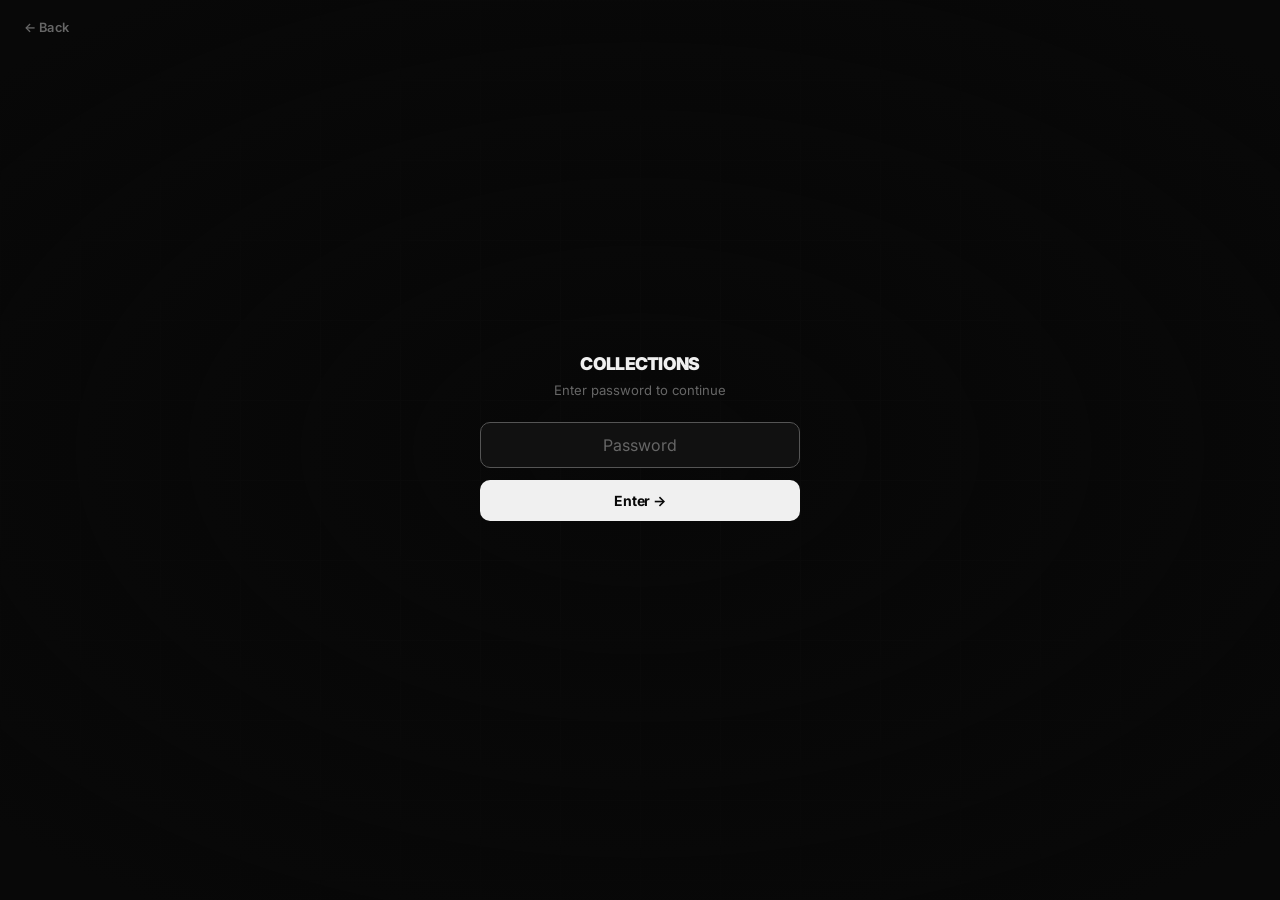
==== commit fb25b0ad: "Fix: Tags tab nested inside Sync section after Sprint 4 consolidation - Extracted tab-tags back out " ====
--- a/public/admin.html
+++ b/public/admin.html
@@ -111,6 +111,21 @@
       margin: 0 auto;
       padding: 1.75rem 1.5rem 4rem;
     }
+    /* Import & Sync section collapsibles */
+    #tab-import-sync { max-width: 680px; margin: 0 auto; padding: 1.25rem 1.5rem 4rem; }
+    #tab-import-sync details { border: 1px solid var(--border); border-radius: var(--radius); margin-bottom: .75rem; overflow: hidden; }
+    #tab-import-sync details[open] { box-shadow: 0 1px 6px rgba(0,0,0,.06); }
+    .sync-section-header {
+      display: flex; align-items: center; gap: .5rem;
+      font-size: .9rem; font-weight: 700; letter-spacing: -.02em;
+      padding: .85rem 1rem; cursor: pointer; list-style: none;
+      background: var(--surface); color: var(--text);
+      user-select: none;
+    }
+    .sync-section-header::-webkit-details-marker { display: none; }
+    details[open] > .sync-section-header { border-bottom: 1px solid var(--border); }
+    #tab-import-sync .admin-section { padding: 1.25rem 1.25rem 1.5rem; max-width: none; margin: 0; }
+    #tab-import-sync .admin-section h2 { display: none; }
     .admin-section h2 { font-size: 1.1rem; font-weight: 800; letter-spacing: -.03em; margin-bottom: .3rem; }
     .admin-section .section-desc {
       font-size: .82rem;
@@ -222,11 +237,9 @@
   <aside class="admin-sidebar">
     <div class="admin-sidebar-title">Admin</div>
     <button class="admin-tab-btn active" data-tab="list"><span class="admin-tab-icon">☰</span> List</button>
-    <button class="admin-tab-btn" data-tab="import"><span class="admin-tab-icon">⬇</span> Import</button>
-    <button class="admin-tab-btn" data-tab="closed"><span class="admin-tab-icon">🔍</span> Check Closed</button>
+    <button class="admin-tab-btn" data-tab="import-sync"><span class="admin-tab-icon">⬇</span> Import &amp; Sync</button>
     <button class="admin-tab-btn" data-tab="tags"><span class="admin-tab-icon">🏷</span> Tags</button>
     <button class="admin-tab-btn" data-tab="connections"><span class="admin-tab-icon">🔌</span> Connections</button>
-    <button class="admin-tab-btn" data-tab="sync"><span class="admin-tab-icon">🔄</span> Sync</button>
     <button class="admin-tab-btn" data-tab="stats"><span class="admin-tab-icon">📊</span> Stats</button>
     <div style="flex:1;"></div>
     <button id="btn-lock-admin" class="admin-tab-btn" style="color:var(--text-subtle);font-size:.75rem;"><span class="admin-tab-icon">🔒</span> Lock</button>
@@ -347,8 +360,13 @@
       </div>
     </div>
 
-    <!-- ══ Tab: Import ══ -->
-    <div id="tab-import" class="admin-tab-panel">
+    <!-- ══ Tab: Import & Sync ══ -->
+    <div id="tab-import-sync" class="admin-tab-panel">
+
+    <!-- ─── Section 1: Add New ─────────────────────────── -->
+    <details open>
+      <summary class="sync-section-header">⬇ Add New</summary>
+      <div id="tab-import" class="admin-tab-panel" style="display:block!important;padding:0;">
       <div class="admin-section">
         <h2>Import</h2>
         <p class="section-desc">Two-phase workflow: check your list against what's already saved (no API), then execute the import with live progress and error details.</p>
@@ -502,10 +520,13 @@
           <div id="import-history-table"></div>
         </div>
       </div>
-    </div>
-
-    <!-- ══ Tab: Check Closed ══ -->
-    <div id="tab-closed" class="admin-tab-panel">
+      </div><!-- /tab-import -->
+    </details>
+
+    <!-- ─── Section 2: Check Closed ─────────────────────── -->
+    <details>
+      <summary class="sync-section-header">🔍 Check Closed</summary>
+      <div id="tab-closed" class="admin-tab-panel" style="display:block!important;padding:0;">
       <div class="admin-section">
         <h2>Check for Closed Businesses</h2>
         <div class="api-notice">⚠ Uses the Yelp API — 1 call per business that hasn't been checked within 7 days. Watch your daily quota.</div>
@@ -531,7 +552,48 @@
           </div>
         </details>
       </div>
-    </div>
+      </div><!-- /tab-closed -->
+    </details>
+
+    <!-- ─── Section 3: Sync Data ─────────────────────────── -->
+    <details>
+      <summary class="sync-section-header">🔄 Sync Data</summary>
+      <div id="tab-sync" class="admin-tab-panel" style="display:block!important;padding:0;">
+        <div class="admin-section">
+          <h2>Sync</h2>
+          <p class="section-desc">Reconcile your collection against Yelp: check for missing entries or fetch updated business data.</p>
+
+          <!-- Sub-mode toggle -->
+          <div style="display:flex;gap:.35rem;margin-bottom:1.25rem;flex-wrap:wrap;">
+            <button class="btn-sm sync-mode-btn active" data-mode="diff" style="font-size:.78rem;">📋 List Diff</button>
+            <button class="btn-sm sync-mode-btn" data-mode="freshness" style="font-size:.78rem;">🔄 Data Freshness</button>
+          </div>
+
+          <!-- ── Mode: List Diff ── -->
+          <div id="sync-mode-diff">
+            <p class="section-desc" style="margin-bottom:.75rem;">Paste Yelp business URLs to see what's missing from your collection.</p>
+            <textarea id="sync-diff-ids" class="import-input" rows="6"
+              placeholder="https://www.yelp.com/biz/some-place&#10;https://www.yelp.com/biz/another-place&#10;…"></textarea>
+            <button id="btn-sync-diff" class="btn-primary" style="margin-top:.5rem;">Check diff</button>
+            <div id="sync-diff-results" style="margin-top:.75rem;font-size:.82rem;"></div>
+          </div>
+
+          <!-- ── Mode: Data Freshness ── -->
+          <div id="sync-mode-freshness" style="display:none;">
+            <div class="api-notice" style="margin-bottom:.75rem;">⚠ Uses 1 Yelp API call per business. Review your quota before running.</div>
+            <div id="sync-quota-info" style="font-size:.82rem;color:var(--text-muted);margin-bottom:1rem;"></div>
+            <button id="btn-sync-all" class="btn-primary" style="max-width:180px;margin-bottom:1rem;">Check all businesses</button>
+            <div id="sync-progress" style="display:none;margin-bottom:.75rem;">
+              <div class="progress-bar-wrap"><div class="progress-bar-fill" id="sync-bar"></div></div>
+              <p id="sync-progress-msg" style="font-size:.8rem;color:var(--text-muted);margin-top:.35rem;"></p>
+            </div>
+            <div id="sync-results"></div>
+          </div>
+        </div>
+      </div><!-- /tab-sync -->
+    </details>
+
+    </div><!-- /tab-import-sync -->
 
     <!-- ══ Tab: Tags ══ -->
     <div id="tab-tags" class="admin-tab-panel">
@@ -551,6 +613,14 @@
         <!-- Filter + list -->
         <input id="tag-search" class="import-input" style="margin-bottom:.75rem;" type="search" placeholder="Filter tags…" autocomplete="off">
         <div id="tags-list"></div>
+
+        <!-- Suggested Tags -->
+        <div style="margin-top:1.5rem;border-top:1px solid var(--border);padding-top:1.5rem;">
+          <h3 style="font-size:.85rem;font-weight:700;margin-bottom:.25rem;">Suggested Tags</h3>
+          <p class="section-desc" style="margin-bottom:.75rem;">Top categories across your collection that don't already have a matching tag. Click "Use" to pre-fill the recommender below.</p>
+          <div id="suggested-tags-table"></div>
+          <div id="suggested-tags-pages" style="display:flex;align-items:center;gap:.5rem;margin-top:.6rem;font-size:.82rem;color:var(--text-muted);"></div>
+        </div>
 
         <!-- Tag Recommender -->
         <div style="margin-top:1.5rem;border-top:1px solid var(--border);padding-top:1.5rem;">
@@ -561,41 +631,6 @@
             <input id="rec-keywords" type="text" class="import-input" placeholder="Keywords (comma-separated)…" style="flex:2;min-width:180px;margin:0;" autocomplete="off">
           </div>
           <div id="rec-results"></div>
-        </div>
-      </div>
-    </div>
-
-    <!-- ══ Tab: Sync ══ -->
-    <div id="tab-sync" class="admin-tab-panel">
-      <div class="admin-section">
-        <h2>Sync</h2>
-        <p class="section-desc">Reconcile your collection against Yelp: check for missing entries or fetch updated business data.</p>
-
-        <!-- Sub-mode toggle -->
-        <div style="display:flex;gap:.35rem;margin-bottom:1.25rem;flex-wrap:wrap;">
-          <button class="btn-sm sync-mode-btn active" data-mode="diff" style="font-size:.78rem;">📋 List Diff</button>
-          <button class="btn-sm sync-mode-btn" data-mode="freshness" style="font-size:.78rem;">🔄 Data Freshness</button>
-        </div>
-
-        <!-- ── Mode: List Diff ── -->
-        <div id="sync-mode-diff">
-          <p class="section-desc" style="margin-bottom:.75rem;">Paste Yelp business URLs to see what's missing from your collection.</p>
-          <textarea id="sync-diff-ids" class="import-input" rows="6"
-            placeholder="https://www.yelp.com/biz/some-place&#10;https://www.yelp.com/biz/another-place&#10;…"></textarea>
-          <button id="btn-sync-diff" class="btn-primary" style="margin-top:.5rem;">Check diff</button>
-          <div id="sync-diff-results" style="margin-top:.75rem;font-size:.82rem;"></div>
-        </div>
-
-        <!-- ── Mode: Data Freshness ── -->
-        <div id="sync-mode-freshness" style="display:none;">
-          <div class="api-notice" style="margin-bottom:.75rem;">⚠ Uses 1 Yelp API call per business. Review your quota before running.</div>
-          <div id="sync-quota-info" style="font-size:.82rem;color:var(--text-muted);margin-bottom:1rem;"></div>
-          <button id="btn-sync-all" class="btn-primary" style="max-width:180px;margin-bottom:1rem;">Check all businesses</button>
-          <div id="sync-progress" style="display:none;margin-bottom:.75rem;">
-            <div class="progress-bar-wrap"><div class="progress-bar-fill" id="sync-bar"></div></div>
-            <p id="sync-progress-msg" style="font-size:.8rem;color:var(--text-muted);margin-top:.35rem;"></p>
-          </div>
-          <div id="sync-results"></div>
         </div>
       </div>
     </div>
@@ -697,7 +732,7 @@
   bulkSetStatus, bulkAddTag, bulkRemoveTag, bulkRemove,
   saveBusiness, saveStubBusiness,
   renameTagGlobal, deleteTagGlobal,
-  getTagMeta, setTagColor, removeTagMeta, setTagListMeta,
+  getTagMeta, setTagColor, removeTagMeta, setTagListMeta, getSuggestedTags,
   getImports, saveImport, getImportQueue, setImportQueue,
   getRateInfo, checkYelpRateLimit, searchBusinesses,
   geocodeZip,
@@ -727,12 +762,12 @@
 // ── Tab switching ──────────────────────────────────────────────────────────
 function activateTab(tab) {
   document.querySelectorAll('.admin-tab-btn').forEach(b => b.classList.toggle('active', b.dataset.tab === tab))
-  document.querySelectorAll('.admin-tab-panel').forEach(p => p.classList.toggle('active', p.id === 'tab-' + tab))
-  if (tab === 'closed')       refreshClosedStats()
-  if (tab === 'tags')         renderTagsTab()
+  // Only toggle top-level panels (not nested sub-panels inside import-sync)
+  document.querySelectorAll('#admin-main > .admin-tab-panel').forEach(p => p.classList.toggle('active', p.id === 'tab-' + tab))
+  if (tab === 'import-sync')  refreshClosedStats()
+  if (tab === 'tags')         { renderTagsTab(); renderSuggestedTags() }
   if (tab === 'connections')  initConnectionsTab()
   if (tab === 'stats')        renderStatsTab()
-  if (tab === 'sync')         initSyncTab()
   location.hash = tab
 }
 
@@ -741,8 +776,11 @@
 })
 
 // Restore tab from URL hash on load
-const initialTab = location.hash.replace('#', '') || 'list'
-const validTabs = ['list', 'import', 'closed', 'tags']
+const _rawHash = location.hash.replace('#', '') || 'list'
+// Redirect legacy hashes to merged tab
+const _hashRemap = { import: 'import-sync', closed: 'import-sync', sync: 'import-sync' }
+const initialTab = _hashRemap[_rawHash] || _rawHash
+const validTabs = ['list', 'import-sync', 'tags', 'connections', 'stats']
 activateTab(validTabs.includes(initialTab) ? initialTab : 'list')
 
 // ── State ──────────────────────────────────────────────────────────────────
@@ -2018,6 +2056,56 @@
   renderTagsTab()
 })
 
+let _suggestedPage = 0
+const SUGGESTED_PAGE_SIZE = 5
+
+function renderSuggestedTags() {
+  const all = loadCollection().filter(b => !b.not_found)
+  const existingTags = getAllTags()
+  const suggestions = getSuggestedTags(all, existingTags)
+  const tableEl = document.getElementById('suggested-tags-table')
+  const pagesEl = document.getElementById('suggested-tags-pages')
+  if (!suggestions.length) {
+    tableEl.innerHTML = '<p style="font-size:.82rem;color:var(--text-muted);">All major categories are already covered by tags.</p>'
+    pagesEl.innerHTML = ''; return
+  }
+  const totalPages = Math.ceil(suggestions.length / SUGGESTED_PAGE_SIZE)
+  _suggestedPage = Math.min(_suggestedPage, totalPages - 1)
+  const page = suggestions.slice(_suggestedPage * SUGGESTED_PAGE_SIZE, (_suggestedPage + 1) * SUGGESTED_PAGE_SIZE)
+
+  tableEl.innerHTML = `
+    <div style="display:grid;grid-template-columns:1fr auto auto;gap:.4rem .75rem;align-items:center;
+                font-size:.7rem;font-weight:700;text-transform:uppercase;letter-spacing:.06em;
+                color:var(--text-subtle);padding:.3rem .5rem;margin-bottom:.15rem;">
+      <span>Category</span><span style="text-align:right;">Matches</span><span></span>
+    </div>
+    ${page.map(s => `
+      <div style="display:grid;grid-template-columns:1fr auto auto;gap:.4rem .75rem;align-items:center;
+                  background:var(--surface);border:1px solid var(--border);border-radius:var(--radius-sm);
+                  padding:.45rem .65rem;margin-bottom:.25rem;">
+        <span style="font-size:.84rem;font-weight:600;">${s.category}</span>
+        <span style="font-size:.78rem;color:var(--text-muted);font-weight:600;text-align:right;">${s.count}</span>
+        <button class="btn-sm" data-use-suggestion="${s.category}" data-keywords="${s.keywords}" style="white-space:nowrap;">→ Use</button>
+      </div>`).join('')}`
+
+  pagesEl.innerHTML = totalPages > 1
+    ? `<button class="btn-sm" id="sugg-prev" ${_suggestedPage === 0 ? 'disabled' : ''}>‹ Prev</button>
+       <span>${_suggestedPage + 1} / ${totalPages}</span>
+       <button class="btn-sm" id="sugg-next" ${_suggestedPage >= totalPages - 1 ? 'disabled' : ''}>Next ›</button>`
+    : ''
+
+  tableEl.querySelectorAll('[data-use-suggestion]').forEach(btn => {
+    btn.addEventListener('click', () => {
+      document.getElementById('rec-tag').value = btn.dataset.useSuggestion
+      document.getElementById('rec-keywords').value = btn.dataset.keywords
+      document.getElementById('rec-keywords').dispatchEvent(new Event('input'))
+      document.getElementById('rec-tag').scrollIntoView({ behavior: 'smooth', block: 'center' })
+    })
+  })
+  document.getElementById('sugg-prev')?.addEventListener('click', () => { _suggestedPage--; renderSuggestedTags() })
+  document.getElementById('sugg-next')?.addEventListener('click', () => { _suggestedPage++; renderSuggestedTags() })
+}
+
 function renderTagsTab(filterStr = '') {
   const counts = getTagCounts()
   const tagMeta = getTagMeta()
@@ -2543,6 +2631,7 @@
 renderImportHistory()
 refreshClosedStats()
 renderTagsTab()
+renderSuggestedTags()
 </script>
 </body>
 </html>
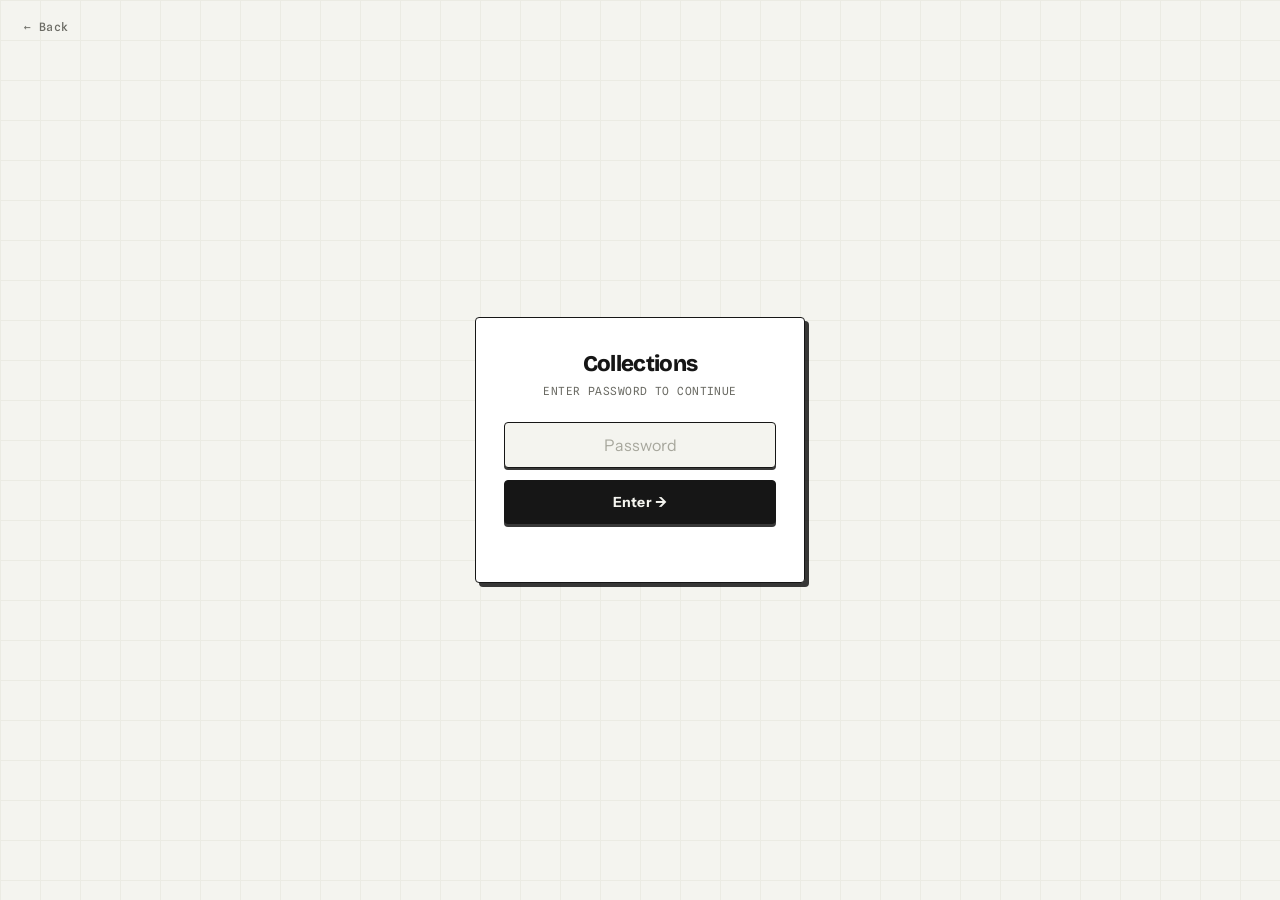
==== commit f0b3b996: "Restyle UI to "Field Guide / Dining Ledger" design - New paper/ink token system + dark-mode equivale" ====
--- a/public/admin.html
+++ b/public/admin.html
@@ -6,7 +6,7 @@
   <title>Admin · Collections</title>
   <link rel="preconnect" href="https://fonts.googleapis.com">
   <link rel="preconnect" href="https://fonts.gstatic.com" crossorigin>
-  <link href="https://fonts.googleapis.com/css2?family=Inter:wght@400;500;600;700;800&display=swap" rel="stylesheet">
+  <link href="https://fonts.googleapis.com/css2?family=Bricolage+Grotesque:opsz,wght@12..96,500;12..96,700;12..96,800&family=Instrument+Sans:wght@400;500;600;700&family=Spline+Sans+Mono:wght@400;500;600&display=swap" rel="stylesheet">
   <link rel="stylesheet" href="style.css">
   <style>
     @keyframes gate-shake {
--- a/public/style.css
+++ b/public/style.css
@@ -1,84 +1,111 @@
 /* ── Reset & Base ─────────────────────────────────────────────────────────── */
 *, *::before, *::after { box-sizing: border-box; margin: 0; padding: 0; }
 
+/* ════════════════════════════════════════════════════════════════════════
+   DESIGN TOKENS — "Field Guide / Dining Ledger"
+   New spec tokens are authoritative; legacy names (--blue, --text, --border,
+   --gray-light, --shadow-md, --radius-sm …) are kept as ALIASES so the many
+   inline styles across the pages keep working against the new palette.
+   ════════════════════════════════════════════════════════════════════════ */
 :root {
-  /* Brand — electric cobalt, more vivid than corporate blue */
-  --blue: #0047FF;
-  --blue-hover: #0038D4;
-  --blue-light: #f0f4ff;
-  --blue-subtle: #e0e9ff;
-
-  /* Neutrals — near-black text, warm whites */
-  --bg: #f9f9f7;
-  --surface: #ffffff;
-  --surface-raised: #ffffff;
-  --border: #ebebeb;
-  --border-subtle: #f4f4f4;
-  --text: #0a0a0a;
-  --text-muted: #6e6e6e;
-  --text-subtle: #a0a0a0;
-  --gray: #6e6e6e;
-  --gray-light: #f4f4f4;
-
-  /* Status */
-  --red: #f03e3e;
-  --yellow: #f59f00;
-  --green: #2f9e44;
-
-  /* Shadows — more refined, directional */
-  --shadow-sm: 0 1px 3px rgba(0,0,0,.06), 0 1px 2px rgba(0,0,0,.04);
-  --shadow: 0 4px 12px rgba(0,0,0,.06), 0 2px 4px rgba(0,0,0,.04);
-  --shadow-md: 0 8px 24px rgba(0,0,0,.08), 0 4px 8px rgba(0,0,0,.04);
-  --shadow-lg: 0 20px 40px rgba(0,0,0,.1), 0 8px 16px rgba(0,0,0,.06);
-
-  --radius: 12px;
-  --radius-sm: 6px;
+  /* Paper & ink */
+  --bg: #F4F4EF;            /* butcher paper */
+  --surface: #FFFFFF;
+  --surface-raised: #FFFFFF;
+  --ink: #161616;
+  --ink-muted: #6B6B64;
+  --ink-subtle: #A7A79D;
+  --line: #E2E2D8;          /* hairline rules */
+  --line-strong: #161616;
+
+  /* Accents */
+  --chili: #D9381E;         /* primary accent — chili oil */
+  --chili-soft: #FBE9E5;
+  --pistachio: #5F6B3C;     /* open now / "been" / positive */
+  --pistachio-soft: #EEF0E2;
+  --mustard: #C98A12;       /* want-to-go */
+
+  /* Legacy aliases → new palette */
+  --text: var(--ink);
+  --text-muted: var(--ink-muted);
+  --text-subtle: var(--ink-subtle);
+  --gray: var(--ink-muted);
+  --gray-light: #EDEDE6;
+  --border: var(--line);
+  --border-subtle: #EFEFE8;
+  --blue: var(--chili);
+  --blue-hover: #BC2C14;
+  --blue-light: var(--chili-soft);
+  --blue-subtle: #F5D9D2;
+  --red: var(--chili);
+  --yellow: var(--mustard);
+  --green: var(--pistachio);
+
+  /* Hard offset shadows — stacked-card feel */
+  --shadow: 0 2px 0 rgba(22,22,22,.85);
+  --shadow-hover: 0 4px 0 rgba(22,22,22,.85);
+  --shadow-sm: var(--shadow);
+  --shadow-md: var(--shadow);
+  --shadow-lg: 0 6px 0 rgba(22,22,22,.85);
+  --card-shadow: var(--shadow);
+
+  --radius: 4px;            /* tighter — printed-card feel */
+  --radius-sm: 4px;
   --radius-full: 9999px;
-  --font: 'Inter', -apple-system, BlinkMacSystemFont, sans-serif;
-  --card-shadow: var(--shadow-sm);
+
+  /* Type */
+  --display: 'Bricolage Grotesque', -apple-system, BlinkMacSystemFont, sans-serif;
+  --body: 'Instrument Sans', -apple-system, BlinkMacSystemFont, sans-serif;
+  --mono: 'Spline Sans Mono', ui-monospace, monospace;
+  --font: var(--body);
 }
 
 [data-theme="dark"] {
-  --blue: #4d7aff;
-  --blue-hover: #6b91ff;
-  --blue-light: #0d1a40;
-  --blue-subtle: #1a2a5c;
-
-  --bg: #0d0d0d;
-  --surface: #161616;
-  --surface-raised: #1e1e1e;
-  --border: #2a2a2a;
-  --border-subtle: #1e1e1e;
-  --text: #f5f5f5;
-  --text-muted: #888;
-  --text-subtle: #555;
-  --gray: #888;
-  --gray-light: #1a1a1a;
-
-  --shadow-sm: 0 1px 3px rgba(0,0,0,.3);
-  --shadow: 0 4px 12px rgba(0,0,0,.4);
-  --shadow-md: 0 8px 24px rgba(0,0,0,.5);
-  --shadow-lg: 0 20px 40px rgba(0,0,0,.6);
-  --card-shadow: var(--shadow-sm);
+  --bg: #141412;
+  --surface: #1D1D1A;
+  --surface-raised: #26261F;
+  --ink: #F0EFE8;
+  --ink-muted: #A3A399;
+  --ink-subtle: #6E6E66;
+  --line: #33332E;
+  --line-strong: #F0EFE8;
+
+  --chili: #FF5C40;
+  --chili-soft: #3A201B;
+  --pistachio: #9BAA6B;
+  --pistachio-soft: #232619;
+  --mustard: #D9A33A;
+
+  --gray-light: #26261F;
+  --border-subtle: #26261F;
+  --blue-hover: #FF7358;
+  --blue-subtle: #4A2A22;
+
+  --shadow: 0 2px 0 rgba(0,0,0,.9);
+  --shadow-hover: 0 4px 0 rgba(0,0,0,.9);
+  --shadow-sm: var(--shadow);
+  --shadow-md: var(--shadow);
+  --shadow-lg: 0 6px 0 rgba(0,0,0,.9);
+  --card-shadow: var(--shadow);
 }
 
 html { font-size: 16px; -webkit-font-smoothing: antialiased; -moz-osx-font-smoothing: grayscale; }
 body {
-  font-family: var(--font);
+  font-family: var(--body);
   background: var(--bg);
   color: var(--text);
   min-height: 100dvh;
   transition: background .25s, color .25s;
-  letter-spacing: -.01em;
-}
-a { color: var(--blue); text-decoration: none; }
+  letter-spacing: -.005em;
+}
+a { color: var(--chili); text-decoration: none; }
 a:hover { text-decoration: underline; }
 
 /* ── Nav ──────────────────────────────────────────────────────────────────── */
 .nav {
-  background: var(--surface);
-  border-bottom: 1px solid var(--border);
-  padding: 0 1.5rem;
+  background: var(--bg);
+  border-bottom: 2px solid var(--line-strong);
+  padding: 0 1.25rem;
   height: 52px;
   display: flex;
   align-items: center;
@@ -88,38 +115,44 @@
   z-index: 100;
 }
 .nav-logo {
+  font-family: var(--display);
   font-weight: 800;
-  font-size: .95rem;
+  font-size: 1.1rem;
   color: var(--text);
   flex: 1;
-  letter-spacing: -.04em;
-  text-transform: uppercase;
-}
-.nav-links { display: flex; gap: .15rem; align-items: center; }
+  letter-spacing: -.03em;
+}
+.nav-links { display: flex; gap: .25rem; align-items: center; }
 .nav-link {
-  padding: .35rem .65rem;
-  border-radius: var(--radius-sm);
-  font-size: .78rem;
-  font-weight: 500;
-  color: var(--text-muted);
-  transition: all .15s;
-}
-.nav-link:hover { color: var(--text); background: var(--gray-light); text-decoration: none; }
-.nav-link.active { color: var(--blue); font-weight: 600; }
+  padding: .35rem .7rem;
+  border-radius: var(--radius);
+  font-size: .82rem;
+  font-weight: 600;
+  color: var(--ink-muted);
+  transition: all .12s;
+}
+.nav-link:hover { color: var(--text); text-decoration: none; }
+.nav-link.active {
+  color: var(--text);
+  background: var(--surface);
+  border: 1.5px solid var(--ink);
+  box-shadow: var(--shadow);
+}
 
 /* ── Search bar ───────────────────────────────────────────────────────────── */
 .search-bar-wrap { flex: 1; min-width: 0; }
 .search-bar {
   display: flex;
   align-items: center;
-  background: var(--bg);
-  border: 1.5px solid var(--border);
-  border-radius: var(--radius-full);
+  background: var(--surface);
+  border: 1.5px solid var(--ink);
+  border-radius: var(--radius);
+  box-shadow: var(--shadow);
   overflow: hidden;
-  transition: border-color .15s;
-}
-.search-bar:focus-within { border-color: var(--blue); background: var(--surface); }
-.search-icon { margin-left: .7rem; color: var(--text-muted); flex-shrink: 0; }
+  transition: box-shadow .12s;
+}
+.search-bar:focus-within { box-shadow: var(--shadow-hover); }
+.search-icon { margin-left: .7rem; color: var(--ink-subtle); flex-shrink: 0; }
 #search-input,
 #admin-search {
   flex: 1;
@@ -138,36 +171,36 @@
 #admin-search::placeholder { color: var(--text-subtle); }
 .search-filter-btn {
   border: none;
-  border-left: 1.5px solid var(--border);
+  border-left: 1.5px solid var(--ink);
   background: transparent;
-  color: var(--text-muted);
+  color: var(--ink-muted);
   padding: .38rem .8rem;
-  font-size: .75rem;
-  font-weight: 600;
-  cursor: pointer;
-  font-family: var(--font);
+  font-size: .78rem;
+  font-weight: 700;
+  cursor: pointer;
+  font-family: var(--body);
   display: flex;
   align-items: center;
   gap: .3rem;
   white-space: nowrap;
-  transition: color .15s, background .15s;
+  transition: color .12s, background .12s;
   flex-shrink: 0;
 }
 .search-filter-btn:hover { color: var(--text); }
-.search-filter-btn.active { color: var(--blue); background: var(--blue-light); border-left-color: var(--blue-subtle); }
+.search-filter-btn.active { color: var(--bg); background: var(--ink); }
 
 /* ── Toolbar ──────────────────────────────────────────────────────────────── */
 .toolbar {
   display: flex;
   align-items: center;
   justify-content: space-between;
-  padding: .45rem 1rem;
-  background: var(--surface);
-  border-bottom: 1px solid var(--border);
+  padding: .65rem 1.25rem;
+  background: var(--bg);
+  border-bottom: 1px solid var(--line);
   position: sticky;
   top: 52px;
   z-index: 90;
-  gap: .75rem;
+  gap: .6rem;
 }
 .toolbar-left { display: flex; align-items: center; gap: .65rem; }
 .toolbar-right { display: flex; align-items: center; gap: .5rem; }
@@ -175,43 +208,49 @@
 .toolbar-filter-btn {
   display: flex;
   align-items: center;
-  gap: .35rem;
-  padding: .3rem .75rem;
-  border-radius: var(--radius-full);
-  border: 1.5px solid var(--border);
-  background: transparent;
-  color: var(--text-muted);
-  font-size: .76rem;
-  font-weight: 600;
-  letter-spacing: .01em;
-  cursor: pointer;
-  transition: all .15s;
-  font-family: var(--font);
-}
-.toolbar-filter-btn:hover { border-color: var(--text); color: var(--text); }
-.toolbar-filter-btn.has-filters { border-color: var(--blue); color: var(--blue); background: var(--blue-light); }
+  gap: .4rem;
+  padding: .48rem .8rem;
+  border-radius: var(--radius);
+  border: 1.5px solid var(--ink);
+  background: var(--surface);
+  color: var(--ink);
+  font-size: .8rem;
+  font-weight: 700;
+  cursor: pointer;
+  box-shadow: var(--shadow);
+  transition: transform .08s, box-shadow .08s;
+  font-family: var(--body);
+}
+.toolbar-filter-btn:hover { transform: translateY(-2px); box-shadow: var(--shadow-hover); }
+.toolbar-filter-btn:active { transform: translateY(0); box-shadow: none; }
+.toolbar-filter-btn.has-filters { background: var(--ink); color: var(--bg); }
 
 .toolbar-count {
+  font-family: var(--mono);
   font-size: .72rem;
-  color: var(--text-subtle);
-  font-weight: 600;
-  letter-spacing: .03em;
+  color: var(--ink-muted);
+  font-weight: 500;
 }
 
 /* .view-btn — toolbar icon buttons (🎲, Map) */
 .view-btn {
-  padding: .28rem .6rem;
-  border-radius: var(--radius-sm);
-  border: 1.5px solid var(--border);
-  background: transparent;
-  color: var(--text-muted);
+  padding: .48rem .8rem;
+  border-radius: var(--radius);
+  border: 1.5px solid var(--ink);
+  background: var(--surface);
+  color: var(--ink);
   font-size: .82rem;
-  cursor: pointer;
-  transition: all .15s;
-  font-family: var(--font);
-}
-.view-btn:hover { border-color: var(--text); color: var(--text); }
-.view-btn.active { background: var(--text); color: var(--surface); border-color: var(--text); }
+  font-weight: 700;
+  cursor: pointer;
+  box-shadow: var(--shadow);
+  transition: transform .08s, box-shadow .08s;
+  font-family: var(--body);
+}
+.view-btn:hover { transform: translateY(-2px); box-shadow: var(--shadow-hover); }
+.view-btn:active { transform: translateY(0); box-shadow: none; }
+.view-btn.active { background: var(--ink); color: var(--bg); }
+/* Map is the primary toolbar action — ink-filled by default */
+#btn-map-toggle { background: var(--ink); color: var(--bg); }
 
 /* ── App body — list + collapsible map panel ──────────────────────────────── */
 .app-body {
@@ -304,35 +343,29 @@
   .cards { padding-bottom: 5rem; }
 }
 
-/* Card number badge — square, properly centered */
+/* Card number chip — mono, paper bg, ink border (printed catalog number) */
 .card-num {
   position: absolute;
-  top: .6rem;
-  left: .6rem;
+  top: .55rem;
+  left: .55rem;
   z-index: 3;
-  background: rgba(0,0,0,.7);
-  color: #fff;
-  font-size: .85rem;
-  font-weight: 800;
-  min-width: 28px;
-  height: 28px;
-  padding: 0 .4rem;
-  border-radius: 5px;
-  letter-spacing: -.01em;
-  font-family: var(--font);
-  backdrop-filter: blur(4px);
-  display: flex;
-  align-items: center;
-  justify-content: center;
-  line-height: 1;
-}
-.card.map-highlighted .card-num { background: var(--blue); }
+  background: var(--bg);
+  color: var(--ink);
+  font-family: var(--mono);
+  font-size: .68rem;
+  font-weight: 600;
+  border: 1.5px solid var(--ink);
+  border-radius: var(--radius);
+  padding: .12rem .4rem;
+  line-height: 1.2;
+}
+.card.map-highlighted .card-num { background: var(--ink); color: var(--bg); }
 
 /* ── Card Grid ────────────────────────────────────────────────────────────── */
 .cards {
-  padding: 1.25rem;
+  padding: 1.1rem 1.25rem;
   display: grid;
-  gap: 1.25rem;
+  gap: 1.1rem;
   grid-template-columns: 1fr;
   padding-bottom: 6rem;
   max-width: 1800px;
@@ -370,130 +403,176 @@
 .badge-want { background: var(--blue); color: #fff; font-size: .68rem; font-weight: 700; border-radius: 4px; padding: .1rem .35rem; }
 .badge-closed { background: var(--red); color: #fff; font-size: .68rem; font-weight: 700; border-radius: 4px; padding: .1rem .35rem; }
 
-/* ── Card ─────────────────────────────────────────────────────────────────── */
+/* ── Card — the "index card" ──────────────────────────────────────────────── */
 .card {
   background: var(--surface);
   border-radius: var(--radius);
-  box-shadow: var(--card-shadow);
+  box-shadow: var(--shadow);
   overflow: hidden;
   display: flex;
   flex-direction: column;
   position: relative;
-  border: 1px solid var(--border);
-  transition: transform .22s ease, box-shadow .22s ease, border-color .22s ease;
+  border: 1.5px solid var(--ink);
+  transition: transform .12s ease, box-shadow .12s ease;
   cursor: pointer;
 }
 .card:hover {
   transform: translateY(-3px);
-  box-shadow: var(--shadow-md);
-  border-color: transparent;
-}
-.card.closed { opacity: .55; }
-
-/* Image */
-.card-img-wrap { position: relative; overflow: hidden; flex-shrink: 0; }
+  box-shadow: var(--shadow-hover);
+}
+.card.closed { opacity: .6; }
+
+/* Image — 16/10 with bottom ink border */
+.card-img-wrap {
+  position: relative;
+  overflow: hidden;
+  flex-shrink: 0;
+  aspect-ratio: 16 / 10;
+  border-bottom: 1.5px solid var(--ink);
+  background: var(--line);
+}
 .card-img {
   width: 100%;
-  aspect-ratio: 4 / 3;
+  height: 100%;
   object-fit: cover;
   display: block;
-  transition: transform .4s ease;
-  background: var(--gray-light);
-}
-.card:hover .card-img { transform: scale(1.05); }
+  background: var(--line);
+}
+/* Skipped cards: drained, greyed image */
+.card.skipped .card-img,
+.card.skipped .card-img-placeholder { filter: grayscale(.9); opacity: .7; }
 
 .card-img-placeholder {
-  aspect-ratio: 4 / 3;
-  background: var(--gray-light);
+  width: 100%;
+  height: 100%;
+  background: var(--line);
   display: flex;
   align-items: center;
   justify-content: center;
   font-size: 3rem;
-  color: var(--border);
-}
-
-/* Subtle vignette at bottom of image */
-.card-img-wrap::after {
-  content: '';
-  position: absolute;
-  inset: auto 0 0 0;
-  height: 80px;
-  background: linear-gradient(to top, rgba(0,0,0,.28) 0%, transparent 100%);
-  pointer-events: none;
+  color: var(--ink-subtle);
 }
 
 /* Body */
 .card-body {
-  padding: .875rem 1rem .75rem;
+  padding: .8rem .85rem .85rem;
   flex: 1;
   display: flex;
   flex-direction: column;
-  gap: .3rem;
+  gap: .45rem;
 }
 
 .card-name {
-  font-size: .95rem;
-  font-weight: 700;
-  line-height: 1.25;
-  letter-spacing: -.025em;
+  font-family: var(--display);
+  font-size: 1.06rem;
+  font-weight: 700;
+  line-height: 1.2;
+  letter-spacing: -.02em;
   color: var(--text);
 }
 .card-name a {
   color: inherit;
-  transition: color .15s;
-}
-.card-name a:hover { color: var(--blue); text-decoration: none; }
-
+  transition: color .12s;
+}
+.card-name a:hover { color: var(--chili); text-decoration: none; }
+
+/* Mono data row — the ledger entry */
 .card-meta {
-  font-size: .74rem;
-  color: var(--text-muted);
-  display: flex;
+  font-family: var(--mono);
+  font-size: .72rem;
+  color: var(--ink-muted);
+  display: flex;
+  gap: .65rem;
+  flex-wrap: wrap;
+  align-items: center;
+}
+.stars { color: var(--chili); font-weight: 600; }
+.price {
+  font-weight: 600;
+  color: var(--ink);
+  font-size: .72rem;
+}
+.cat { color: var(--ink-subtle); }
+
+.card-location {
+  font-size: .78rem;
+  color: var(--ink-muted);
+  font-weight: 500;
+  display: flex;
+  align-items: center;
   gap: .3rem;
-  flex-wrap: wrap;
-  align-items: center;
-}
-.stars { color: var(--yellow); }
-.price {
-  font-weight: 700;
-  color: var(--green);
-  font-size: .7rem;
-}
-.cat { color: var(--text-subtle); }
-
-.card-location {
-  font-size: .72rem;
-  color: var(--text-subtle);
-  font-weight: 500;
-  display: flex;
-  align-items: center;
-  gap: .3rem;
-}
-
-/* Tags */
+}
+
+/* Tags — small lowercase pills (the inline color set by JS tints text/border) */
 .card-tags {
   display: flex;
   flex-wrap: wrap;
   gap: .3rem;
-  margin-top: .2rem;
-}
+  margin-top: auto;
+  padding-top: .1rem;
+}
+.card-tags .chip,
 .tag {
-  background: var(--gray-light);
-  color: var(--text-muted);
-  font-size: .65rem;
-  font-weight: 600;
-  padding: .18rem .5rem;
+  background: var(--chili-soft);
+  color: var(--chili);
+  font-size: .66rem;
+  font-weight: 700;
+  padding: .14rem .5rem;
   border-radius: var(--radius-full);
-  display: flex;
+  display: inline-flex;
   align-items: center;
   gap: .2rem;
-  letter-spacing: .02em;
-  text-transform: uppercase;
-  border: 1px solid var(--border);
-}
+  letter-spacing: 0;
+  text-transform: lowercase;
+  border: 1px solid transparent;
+  cursor: default;
+}
+.tag.alt { background: var(--pistachio-soft); color: var(--pistachio); }
 .tag-remove { cursor: pointer; opacity: .4; font-size: .6rem; transition: opacity .1s; }
 .tag-remove:hover { opacity: 1; }
 
-/* Status badges */
+/* ★ SIGNATURE: status rubber stamps — overlaid, centered on the card image */
+.stamp {
+  position: absolute;
+  top: 50%; left: 50%;
+  z-index: 3;
+  font-family: var(--display);
+  font-weight: 800;
+  text-transform: uppercase;
+  letter-spacing: .14em;
+  font-size: 1.15rem;
+  line-height: 1;
+  padding: .35rem .8rem;
+  border: 4px solid currentColor;
+  border-radius: 6px;
+  transform: translate(-50%, -50%) rotate(-9deg);
+  mix-blend-mode: multiply;
+  opacity: 1;
+  pointer-events: none;
+  -webkit-mask-image: url("data:image/svg+xml,%3Csvg xmlns='http://www.w3.org/2000/svg' width='120' height='40'%3E%3Cfilter id='n'%3E%3CfeTurbulence baseFrequency='.55' numOctaves='2'/%3E%3CfeColorMatrix values='0 0 0 0 1 0 0 0 0 1 0 0 0 0 1 0 0 0 .85 0'/%3E%3C/filter%3E%3Crect width='120' height='40' filter='url(%23n)'/%3E%3C/svg%3E");
+  mask-image: url("data:image/svg+xml,%3Csvg xmlns='http://www.w3.org/2000/svg' width='120' height='40'%3E%3Cfilter id='n'%3E%3CfeTurbulence baseFrequency='.55' numOctaves='2'/%3E%3CfeColorMatrix values='0 0 0 0 1 0 0 0 0 1 0 0 0 0 1 0 0 0 .85 0'/%3E%3C/filter%3E%3Crect width='120' height='40' filter='url(%23n)'/%3E%3C/svg%3E");
+}
+.stamp.been { color: var(--pistachio); }
+.stamp.skip { color: var(--ink-subtle); transform: translate(-50%, -50%) rotate(6deg); }
+[data-theme="dark"] .stamp { mix-blend-mode: screen; }
+
+/* Open / closed flag — mono, pinned bottom-left of the image */
+.open-flag {
+  position: absolute;
+  bottom: .55rem; left: .55rem;
+  z-index: 3;
+  font-family: var(--mono);
+  font-size: .62rem;
+  font-weight: 600;
+  letter-spacing: .05em;
+  background: var(--pistachio);
+  color: #fff;
+  padding: .16rem .45rem;
+  border-radius: 3px;
+}
+.open-flag.closed { background: var(--ink); }
+
+/* Status badges (still used in admin list rows) */
 .status-badge {
   display: inline-flex;
   align-items: center;
@@ -505,32 +584,37 @@
   letter-spacing: .03em;
   text-transform: uppercase;
 }
-.status-badge.want { background: var(--gray-light); color: var(--text-subtle); border: 1px solid var(--border); }
-.status-badge.been { background: var(--blue); color: #fff; }
-.status-badge.skip { background: var(--gray-light); color: var(--text-muted); border: 1px solid var(--border); text-decoration: line-through; }
-
-/* Closed / warn */
+.status-badge.want { background: var(--gray-light); color: var(--ink-subtle); border: 1px solid var(--line); }
+.status-badge.been { background: var(--pistachio); color: #fff; }
+.status-badge.skip { background: var(--gray-light); color: var(--ink-muted); border: 1px solid var(--line); text-decoration: line-through; }
+
+/* Permanently-closed / needs-check corner badge — top-right to clear card-num */
 .closed-badge, .warn-badge {
   position: absolute;
-  top: .6rem;
-  left: .6rem;
-  font-size: .65rem;
-  font-weight: 700;
-  padding: .22rem .55rem;
-  border-radius: var(--radius-full);
+  top: .55rem;
+  right: .55rem;
+  z-index: 3;
+  font-family: var(--mono);
+  font-size: .62rem;
+  font-weight: 600;
+  padding: .14rem .45rem;
+  border-radius: var(--radius);
   letter-spacing: .04em;
   text-transform: uppercase;
-  z-index: 2;
-}
-.closed-badge { background: var(--red); color: #fff; }
-.warn-badge { background: var(--yellow); color: #fff; }
-
-/* Notes */
+  border: 1.5px solid var(--ink);
+}
+.closed-badge { background: var(--ink); color: var(--bg); }
+.warn-badge { background: var(--mustard); color: #fff; border-color: var(--mustard); }
+
+/* Notes — dashed rule above italic field-notes */
 .card-notes-rendered {
   font-size: .76rem;
-  color: var(--text-muted);
-  line-height: 1.55;
-  padding: .3rem 0;
+  color: var(--ink-muted);
+  line-height: 1.45;
+  font-style: italic;
+  border-top: 1px dashed var(--line);
+  padding-top: .5rem;
+  margin-top: .15rem;
   min-height: 20px;
 }
 .card-notes-rendered ul, .card-notes-rendered ol { margin: .15rem 0 .15rem 1rem; }
@@ -577,22 +661,22 @@
   border-top: 1px solid var(--border-subtle);
 }
 .btn-sm {
-  padding: .28rem .65rem;
-  border-radius: var(--radius-sm);
+  padding: .3rem .65rem;
+  border-radius: var(--radius);
   font-size: .72rem;
-  font-weight: 600;
+  font-weight: 700;
   letter-spacing: .01em;
-  border: 1.5px solid var(--border);
-  background: transparent;
-  color: var(--text-muted);
-  cursor: pointer;
-  transition: all .15s;
-  font-family: var(--font);
-}
-.btn-sm:hover { border-color: var(--text); color: var(--text); }
-.btn-sm.active { background: var(--blue); color: #fff; border-color: var(--blue); }
-.btn-sm.danger { color: var(--red); border-color: transparent; background: transparent; }
-.btn-sm.danger:hover { background: var(--red); color: #fff; border-color: var(--red); }
+  border: 1.5px solid var(--ink);
+  background: var(--surface);
+  color: var(--ink);
+  cursor: pointer;
+  transition: transform .08s, box-shadow .08s;
+  font-family: var(--body);
+}
+.btn-sm:hover { transform: translateY(-1px); box-shadow: var(--shadow); }
+.btn-sm.active { background: var(--ink); color: var(--bg); }
+.btn-sm.danger { color: var(--chili); border-color: var(--chili); background: transparent; }
+.btn-sm.danger:hover { background: var(--chili); color: #fff; border-color: var(--chili); }
 
 /* Thumbnail edit */
 .card-img-edit {
@@ -623,10 +707,10 @@
   /* right tracks the list pane — full width normally, 50% when map open */
   right: 0;
   background: var(--surface);
-  border-bottom: 1px solid var(--border);
+  border-bottom: 2px solid var(--ink);
   border-radius: 0 0 var(--radius) var(--radius);
   padding: 1.25rem 1.25rem 1.5rem;
-  box-shadow: 0 8px 24px rgba(0,0,0,.1);
+  box-shadow: 0 4px 0 rgba(22,22,22,.12);
   z-index: 200;
   /* hidden above: shift up by own height */
   transform: translateY(-110%);
@@ -644,37 +728,38 @@
 .app-body.map-open .filter-drawer { right: 50%; }
 .filter-row { display: flex; flex-wrap: wrap; gap: .4rem; margin-bottom: .5rem; }
 .filter-label {
+  font-family: var(--mono);
   font-size: .68rem;
-  font-weight: 700;
-  color: var(--text-subtle);
+  font-weight: 500;
+  color: var(--ink-subtle);
   text-transform: uppercase;
   letter-spacing: .08em;
   margin-bottom: .35rem;
   display: block;
 }
 .chip {
-  padding: .32rem .7rem;
+  padding: .28rem .7rem;
   border-radius: var(--radius-full);
-  border: 1.5px solid var(--border);
+  border: 1.5px solid var(--line);
   font-size: .76rem;
-  font-weight: 500;
-  cursor: pointer;
-  background: transparent;
-  color: var(--text-muted);
-  transition: all .15s;
+  font-weight: 600;
+  cursor: pointer;
+  background: var(--surface);
+  color: var(--ink-muted);
+  transition: border-color .1s, color .1s, background .1s;
   user-select: none;
-  font-family: var(--font);
-}
-.chip:hover { border-color: var(--text); color: var(--text); }
-.chip.active { background: var(--blue); color: #fff; border-color: var(--blue); font-weight: 600; }
+  font-family: var(--body);
+}
+.chip:hover { border-color: var(--ink-subtle); color: var(--ink); }
+.chip.active { background: var(--ink); color: var(--bg); border-color: var(--ink); }
 .sort-select {
   padding: .4rem .6rem;
-  border: 1.5px solid var(--border);
-  border-radius: var(--radius-sm);
+  border: 1.5px solid var(--ink);
+  border-radius: var(--radius);
   font-size: .82rem;
   background: var(--surface);
   color: var(--text);
-  font-family: var(--font);
+  font-family: var(--body);
 }
 
 /* ── Multi-select ─────────────────────────────────────────────────────────── */
@@ -782,9 +867,10 @@
   color: var(--text-muted);
 }
 .empty h2 {
+  font-family: var(--display);
   font-size: 1.5rem;
   font-weight: 800;
-  letter-spacing: -.04em;
+  letter-spacing: -.03em;
   color: var(--text);
   margin-bottom: .5rem;
 }
@@ -797,40 +883,41 @@
   background: var(--surface);
   border-radius: var(--radius);
   box-shadow: var(--shadow);
-  border: 1px solid var(--border);
+  border: 1.5px solid var(--ink);
   padding: 1.75rem;
 }
-.import-box h2 { margin-bottom: .5rem; font-size: 1.2rem; font-weight: 800; letter-spacing: -.03em; }
+.import-box h2 { font-family: var(--display); margin-bottom: .5rem; font-size: 1.2rem; font-weight: 800; letter-spacing: -.03em; }
 .import-box p { font-size: .875rem; color: var(--text-muted); margin-bottom: 1rem; line-height: 1.6; }
 .import-input {
   width: 100%;
   padding: .65rem .875rem;
-  border: 1.5px solid var(--border);
-  border-radius: var(--radius-sm);
+  border: 1.5px solid var(--ink);
+  border-radius: var(--radius);
   font-size: .9rem;
   margin-bottom: .75rem;
   background: var(--surface);
   color: var(--text);
-  font-family: var(--font);
-  transition: border-color .15s;
-}
-.import-input:focus { outline: none; border-color: var(--blue); }
+  font-family: var(--body);
+  transition: box-shadow .12s;
+}
+.import-input:focus { outline: none; box-shadow: var(--shadow); }
 .btn-primary {
-  background: var(--blue);
+  background: var(--chili);
   color: #fff;
-  border: none;
+  border: 1.5px solid var(--ink);
   padding: .7rem 1.25rem;
-  border-radius: var(--radius-sm);
+  border-radius: var(--radius);
   font-size: .875rem;
   font-weight: 700;
   letter-spacing: .01em;
   cursor: pointer;
   width: 100%;
-  font-family: var(--font);
-  transition: background .15s, transform .1s;
-}
-.btn-primary:hover { background: var(--blue-hover); }
-.btn-primary:active { transform: scale(.99); }
+  box-shadow: var(--shadow);
+  font-family: var(--body);
+  transition: transform .08s, box-shadow .08s;
+}
+.btn-primary:hover { transform: translateY(-2px); box-shadow: var(--shadow-hover); }
+.btn-primary:active { transform: translateY(0); box-shadow: none; }
 .btn-primary:disabled { opacity: .45; cursor: not-allowed; }
 
 .progress-list { margin-top: 1rem; font-size: .8rem; color: var(--text-muted); }
@@ -851,19 +938,19 @@
 }
 @keyframes fadeIn { from { opacity: 0 } to { opacity: 1 } }
 .modal {
-  background: var(--surface);
-  border-radius: var(--radius);
+  background: var(--bg);
+  border-radius: 6px;
   padding: 2rem;
   max-width: 360px;
   width: 92%;
   text-align: center;
-  box-shadow: var(--shadow-lg);
-  border: 1px solid var(--border);
+  box-shadow: 6px 6px 0 rgba(22,22,22,.9);
+  border: 2px solid var(--ink);
   animation: slideUp .28s cubic-bezier(.32,.72,0,1);
 }
 @keyframes slideUp { from { transform: translateY(20px); opacity: 0 } to { transform: translateY(0); opacity: 1 } }
-.modal h2 { font-size: .75rem; font-weight: 700; text-transform: uppercase; letter-spacing: .1em; color: var(--text-muted); }
-.modal .picked-name { font-size: 1.65rem; font-weight: 800; color: var(--text); margin: 1rem 0 .5rem; letter-spacing: -.04em; line-height: 1.15; }
+.modal h2 { font-family: var(--mono); font-size: .7rem; font-weight: 600; text-transform: uppercase; letter-spacing: .12em; color: var(--chili); }
+.modal .picked-name { font-family: var(--display); font-size: 1.65rem; font-weight: 800; color: var(--text); margin: 1rem 0 .5rem; letter-spacing: -.03em; line-height: 1.15; }
 .modal .picked-meta { color: var(--text-muted); font-size: .84rem; }
 .modal-close {
   margin-top: 1.25rem;
@@ -885,29 +972,30 @@
 /* ── Nav menu (⋮ dropdown) ────────────────────────────────────────────────── */
 .nav-menu-wrap { position: relative; }
 .nav-menu-btn {
-  background: transparent;
-  border: 1.5px solid var(--border);
-  border-radius: var(--radius-sm);
+  background: var(--surface);
+  border: 1.5px solid var(--ink);
+  border-radius: var(--radius);
   padding: .28rem .55rem;
   font-size: 1rem;
   line-height: 1;
   cursor: pointer;
-  color: var(--text-muted);
-  transition: all .15s;
-  font-family: var(--font);
-  display: flex;
-  align-items: center;
-}
-.nav-menu-btn:hover { border-color: var(--text); color: var(--text); }
+  color: var(--ink);
+  box-shadow: var(--shadow);
+  transition: transform .08s, box-shadow .08s;
+  font-family: var(--body);
+  display: flex;
+  align-items: center;
+}
+.nav-menu-btn:hover { transform: translateY(-2px); box-shadow: var(--shadow-hover); }
 .nav-menu-dropdown {
   display: none;
   position: absolute;
   top: calc(100% + 6px);
   right: 0;
   background: var(--surface);
-  border: 1px solid var(--border);
-  border-radius: var(--radius);
-  box-shadow: var(--shadow-md);
+  border: 1.5px solid var(--ink);
+  border-radius: var(--radius);
+  box-shadow: var(--shadow-hover);
   min-width: 160px;
   z-index: 200;
   overflow: hidden;
@@ -1118,3 +1206,166 @@
   letter-spacing: .02em;
 }
 .yelp-attr a { color: var(--red); font-weight: 700; }
+
+/* ── Stats bar pills ──────────────────────────────────────────────────────── */
+#stats-bar { padding: .5rem 1.25rem; gap: .45rem; align-items: center; flex-wrap: wrap; }
+.stat-pill {
+  display: inline-flex; align-items: center; gap: .3rem;
+  padding: .28rem .75rem; border-radius: var(--radius-full);
+  border: 1px solid var(--border); font-size: .74rem; font-weight: 700;
+  letter-spacing: .01em; user-select: none;
+}
+.stat-pill.want { background: var(--blue-light); color: var(--blue); border-color: var(--blue-subtle); }
+.stat-pill.been { background: #d3f9d8; color: #2b6e38; border-color: #b2f2bb; }
+.stat-pill.skip { background: var(--gray-light); color: var(--text-subtle); border-color: var(--border); }
+.stat-pill.closed { background: #ffe3e3; color: var(--red); border-color: #ffc9c9; cursor: pointer; }
+.stat-pill.closed:hover { opacity: .8; }
+[data-theme="dark"] .stat-pill.been { background: #1a3d22; color: #69db7c; border-color: #2b5c38; }
+[data-theme="dark"] .stat-pill.closed { background: #3d1a1a; color: #fa5252; border-color: #6b2b2b; }
+
+/* ── Card inline edit panel ───────────────────────────────────────────────── */
+.card-edit-panel {
+  display: none; flex-direction: column; gap: .6rem;
+  padding: .875rem 1rem 1rem; border-top: 1px solid var(--border);
+  background: var(--surface);
+}
+.card.editing .card-edit-panel { display: flex; }
+.card.editing .card-actions { display: none; }
+.card.editing { transform: none !important; box-shadow: 0 0 0 2px var(--blue), var(--shadow-md) !important; }
+
+.card-edit-hd {
+  display: flex; align-items: center; justify-content: space-between;
+}
+.card-edit-hd-label {
+  font-size: .65rem; font-weight: 800; letter-spacing: .1em;
+  text-transform: uppercase; color: var(--text-subtle);
+}
+.card-edit-x {
+  background: none; border: none; cursor: pointer; color: var(--text-subtle);
+  font-size: .85rem; padding: .15rem .25rem; border-radius: 4px;
+  font-family: var(--font); line-height: 1; transition: color .1s;
+}
+.card-edit-x:hover { color: var(--text); }
+
+.card-edit-status-row { display: flex; gap: .35rem; }
+.edit-status-btn {
+  flex: 1; padding: .32rem .4rem; border-radius: var(--radius-sm);
+  border: 1.5px solid var(--border); background: transparent;
+  color: var(--text-muted); font-size: .72rem; font-weight: 700;
+  cursor: pointer; font-family: var(--font); transition: all .12s;
+  letter-spacing: .01em; text-align: center;
+}
+.edit-status-btn:hover { border-color: var(--text); color: var(--text); }
+.edit-status-btn[data-s="want"].active { background: var(--chili-soft); border-color: var(--chili); color: var(--chili); }
+.edit-status-btn[data-s="been"].active { background: var(--pistachio-soft); border-color: var(--pistachio); color: var(--pistachio); }
+.edit-status-btn[data-s="skip"].active { background: var(--gray-light); border-color: var(--ink-subtle); color: var(--ink-subtle); }
+
+.card-edit-tags-section { display: flex; flex-direction: column; gap: .35rem; }
+.card-edit-tags-list { display: flex; flex-wrap: wrap; gap: .3rem; min-height: 20px; }
+.edit-tag-chip {
+  display: inline-flex; align-items: center; gap: .25rem;
+  background: var(--blue-light); border: 1px solid var(--blue-subtle);
+  color: var(--blue); border-radius: var(--radius-full);
+  font-size: .7rem; font-weight: 600; padding: .2rem .55rem;
+}
+.edit-tag-rm {
+  background: none; border: none; cursor: pointer; color: inherit;
+  opacity: .6; font-size: .8rem; line-height: 1; padding: 0;
+  font-family: var(--font);
+}
+.edit-tag-rm:hover { opacity: 1; }
+.card-edit-tag-input-wrap { position: relative; }
+.card-edit-tag-input {
+  width: 100%; padding: .32rem .6rem; border: 1.5px solid var(--border);
+  border-radius: var(--radius-sm); font-size: .8rem; font-family: var(--font);
+  background: var(--bg); color: var(--text); outline: none; transition: border-color .15s;
+}
+.card-edit-tag-input:focus { border-color: var(--blue); }
+.card-edit-tag-drop {
+  position: absolute; top: calc(100% + 3px); left: 0; right: 0;
+  background: var(--surface); border: 1.5px solid var(--border);
+  border-radius: var(--radius-sm); box-shadow: var(--shadow-md);
+  z-index: 300; max-height: 130px; overflow-y: auto;
+}
+.card-edit-tag-drop-item {
+  padding: .35rem .6rem; font-size: .8rem; cursor: pointer;
+  transition: background .1s; color: var(--text);
+}
+.card-edit-tag-drop-item:hover { background: var(--gray-light); }
+
+.card-edit-footer { display: flex; gap: .5rem; }
+.card-edit-footer .btn-sm { flex: 1; text-align: center; padding: .38rem; }
+
+/* Notes expand/collapse */
+.card-notes-rendered {
+  -webkit-line-clamp: 3; -webkit-box-orient: vertical;
+  display: -webkit-box; overflow: hidden; cursor: pointer;
+  position: relative;
+}
+.card-notes-rendered.expanded { display: block; overflow: visible; }
+.card-notes-rendered::after {
+  content: 'more'; position: absolute; bottom: 0; right: 0;
+  background: linear-gradient(to right, transparent, var(--surface) 30%);
+  padding-left: 1.5rem; font-size: .68rem; font-weight: 700;
+  color: var(--text-subtle); letter-spacing: .02em;
+  pointer-events: none;
+}
+.card-notes-rendered.expanded::after { display: none; }
+
+/* ── Map drag-to-resize handle ────────────────────────────────────────────── */
+.map-resize-handle {
+  width: 6px; flex-shrink: 0; background: var(--border);
+  cursor: col-resize; position: relative; z-index: 5;
+  transition: background .15s; display: none;
+}
+.app-body.map-open .map-resize-handle { display: block; }
+.map-resize-handle:hover, .map-resize-handle.dragging { background: var(--blue); }
+.map-resize-handle::before {
+  content: '⋮'; position: absolute; top: 50%; left: 50%;
+  transform: translate(-50%, -50%); color: var(--text-subtle);
+  font-size: .6rem; pointer-events: none; line-height: 1;
+}
+@media (max-width: 768px) { .map-resize-handle { display: none !important; } }
+
+/* ── Mobile bottom tab bar ────────────────────────────────────────────────── */
+.mobile-tab-bar {
+  display: none;
+  position: fixed; bottom: 0; left: 0; right: 0; height: 56px;
+  background: var(--surface); border-top: 1px solid var(--border);
+  z-index: 95; box-shadow: 0 -2px 12px rgba(0,0,0,.06);
+}
+.mobile-tab-btn {
+  flex: 1; display: flex; flex-direction: column; align-items: center;
+  justify-content: center; gap: .18rem; border: none; background: transparent;
+  font-size: .62rem; font-weight: 800; color: var(--text-subtle);
+  letter-spacing: .05em; text-transform: uppercase; cursor: pointer;
+  font-family: var(--font); transition: color .15s;
+}
+.mobile-tab-btn.active { color: var(--blue); }
+.mobile-tab-btn svg { width: 22px; height: 22px; }
+@media (max-width: 768px) {
+  .mobile-tab-bar { display: flex; }
+  #btn-map-toggle { display: none !important; }
+  .cards { padding-bottom: 5.5rem; }
+  .app-body { height: calc(100dvh - 93px - 56px); }
+  .map-panel { bottom: 56px !important; inset: 93px 0 56px 0 !important; height: calc(100dvh - 93px - 56px) !important; }
+}
+
+/* ── Random modal bigger ──────────────────────────────────────────────────── */
+#random-modal-img { height: 260px; }
+#random-modal-card { max-width: 460px; }
+#random-modal-name { font-size: 1.45rem; }
+
+/* ── Quality floor ────────────────────────────────────────────────────────── */
+:focus-visible {
+  outline: 2px solid var(--chili);
+  outline-offset: 2px;
+}
+@media (prefers-reduced-motion: reduce) {
+  *, *::before, *::after {
+    animation-duration: .001ms !important;
+    animation-iteration-count: 1 !important;
+    transition-duration: .001ms !important;
+  }
+  .card:hover { transform: none; }
+}
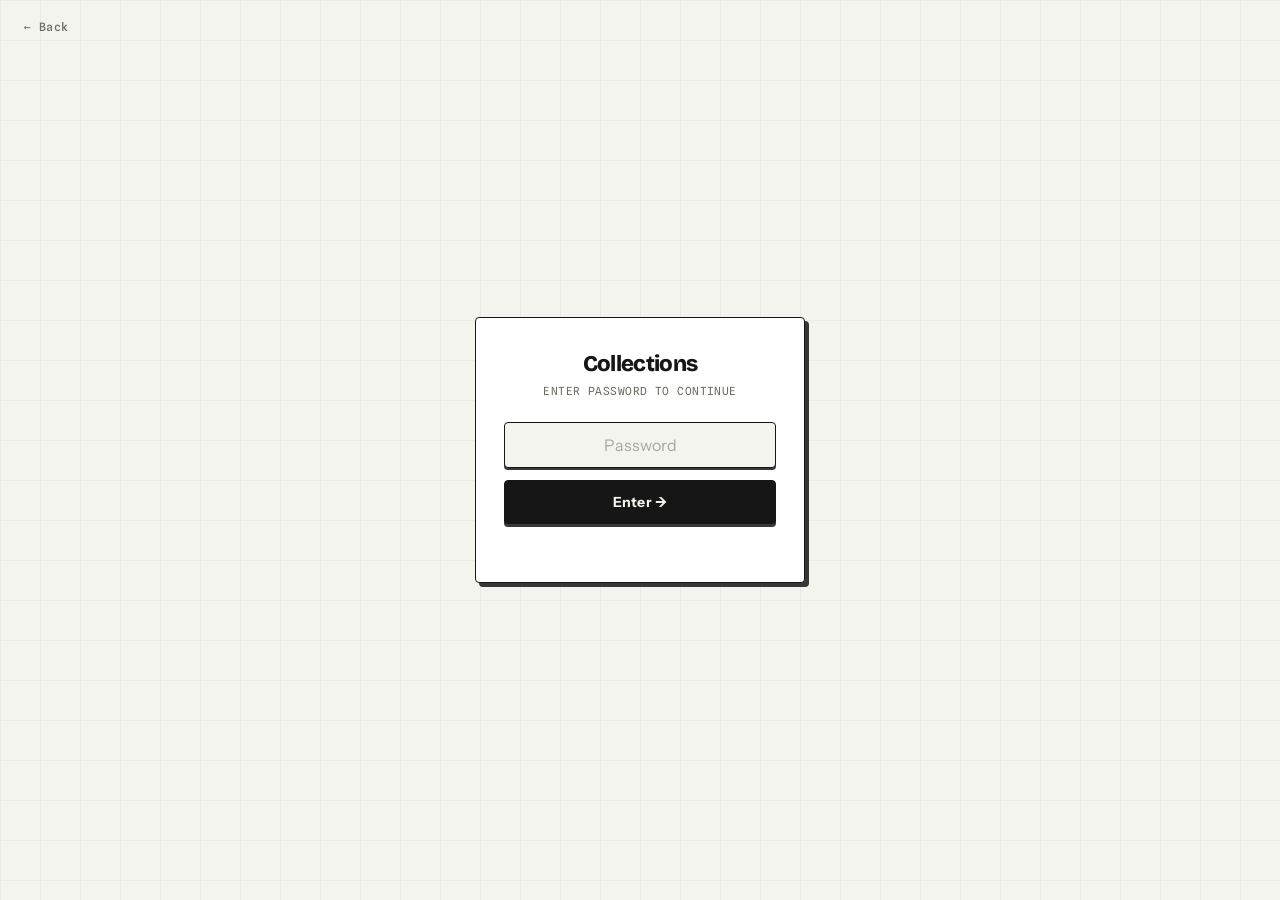
==== commit 1e6893f9: "Recolor "been" state from pistachio to ink/gray Reserve accent for interactive elements and "want to" ====
--- a/public/admin.html
+++ b/public/admin.html
@@ -2331,7 +2331,7 @@
         ${[
           ['Total', total, 'var(--text)'],
           ['Want to Go', want, 'var(--blue)'],
-          ['Been', been, 'var(--green)'],
+          ['Been', been, 'var(--ink)'],
           ['Skip', skip, 'var(--text-muted)'],
           ['Closed', closed, 'var(--red)'],
         ].map(([label, val, color]) => `
--- a/public/style.css
+++ b/public/style.css
@@ -21,7 +21,7 @@
   /* Accents */
   --chili: #D9381E;         /* primary accent — chili oil */
   --chili-soft: #FBE9E5;
-  --pistachio: #5F6B3C;     /* open now / "been" / positive */
+  --pistachio: #5F6B3C;     /* open now / positive (NOT "been" — been is ink/gray) */
   --pistachio-soft: #EEF0E2;
   --mustard: #C98A12;       /* want-to-go */
 
@@ -399,7 +399,7 @@
 .card-row:hover { background: var(--gray-light); }
 .card-row.selected { background: var(--blue-light); outline: 1.5px solid var(--blue); }
 .card-row-name { font-weight: 600; white-space: nowrap; overflow: hidden; text-overflow: ellipsis; }
-.badge-been { background: var(--green); color: #fff; font-size: .68rem; font-weight: 700; border-radius: 4px; padding: .1rem .35rem; }
+.badge-been { background: var(--ink); color: #fff; font-size: .68rem; font-weight: 700; border-radius: 4px; padding: .1rem .35rem; }
 .badge-want { background: var(--blue); color: #fff; font-size: .68rem; font-weight: 700; border-radius: 4px; padding: .1rem .35rem; }
 .badge-closed { background: var(--red); color: #fff; font-size: .68rem; font-weight: 700; border-radius: 4px; padding: .1rem .35rem; }
 
@@ -552,7 +552,7 @@
   -webkit-mask-image: url("data:image/svg+xml,%3Csvg xmlns='http://www.w3.org/2000/svg' width='120' height='40'%3E%3Cfilter id='n'%3E%3CfeTurbulence baseFrequency='.55' numOctaves='2'/%3E%3CfeColorMatrix values='0 0 0 0 1 0 0 0 0 1 0 0 0 0 1 0 0 0 .85 0'/%3E%3C/filter%3E%3Crect width='120' height='40' filter='url(%23n)'/%3E%3C/svg%3E");
   mask-image: url("data:image/svg+xml,%3Csvg xmlns='http://www.w3.org/2000/svg' width='120' height='40'%3E%3Cfilter id='n'%3E%3CfeTurbulence baseFrequency='.55' numOctaves='2'/%3E%3CfeColorMatrix values='0 0 0 0 1 0 0 0 0 1 0 0 0 0 1 0 0 0 .85 0'/%3E%3C/filter%3E%3Crect width='120' height='40' filter='url(%23n)'/%3E%3C/svg%3E");
 }
-.stamp.been { color: var(--pistachio); }
+.stamp.been { color: var(--ink); } /* ink reads like a real rubber stamp; dark mode → chalk white via --ink + screen blend */
 .stamp.skip { color: var(--ink-subtle); transform: translate(-50%, -50%) rotate(6deg); }
 [data-theme="dark"] .stamp { mix-blend-mode: screen; }
 
@@ -585,7 +585,7 @@
   text-transform: uppercase;
 }
 .status-badge.want { background: var(--gray-light); color: var(--ink-subtle); border: 1px solid var(--line); }
-.status-badge.been { background: var(--pistachio); color: #fff; }
+.status-badge.been { background: var(--ink); color: var(--bg); }
 .status-badge.skip { background: var(--gray-light); color: var(--ink-muted); border: 1px solid var(--line); text-decoration: line-through; }
 
 /* Permanently-closed / needs-check corner badge — top-right to clear card-num */
@@ -1216,11 +1216,11 @@
   letter-spacing: .01em; user-select: none;
 }
 .stat-pill.want { background: var(--blue-light); color: var(--blue); border-color: var(--blue-subtle); }
-.stat-pill.been { background: #d3f9d8; color: #2b6e38; border-color: #b2f2bb; }
+.stat-pill.been { background: var(--gray-light); color: var(--ink); border-color: var(--line); }
 .stat-pill.skip { background: var(--gray-light); color: var(--text-subtle); border-color: var(--border); }
 .stat-pill.closed { background: #ffe3e3; color: var(--red); border-color: #ffc9c9; cursor: pointer; }
 .stat-pill.closed:hover { opacity: .8; }
-[data-theme="dark"] .stat-pill.been { background: #1a3d22; color: #69db7c; border-color: #2b5c38; }
+[data-theme="dark"] .stat-pill.been { background: var(--gray-light); color: var(--ink); border-color: var(--line); }
 [data-theme="dark"] .stat-pill.closed { background: #3d1a1a; color: #fa5252; border-color: #6b2b2b; }
 
 /* ── Card inline edit panel ───────────────────────────────────────────────── */
@@ -1257,7 +1257,7 @@
 }
 .edit-status-btn:hover { border-color: var(--text); color: var(--text); }
 .edit-status-btn[data-s="want"].active { background: var(--chili-soft); border-color: var(--chili); color: var(--chili); }
-.edit-status-btn[data-s="been"].active { background: var(--pistachio-soft); border-color: var(--pistachio); color: var(--pistachio); }
+.edit-status-btn[data-s="been"].active { background: var(--gray-light); border-color: var(--ink); color: var(--ink); }
 .edit-status-btn[data-s="skip"].active { background: var(--gray-light); border-color: var(--ink-subtle); color: var(--ink-subtle); }
 
 .card-edit-tags-section { display: flex; flex-direction: column; gap: .35rem; }
